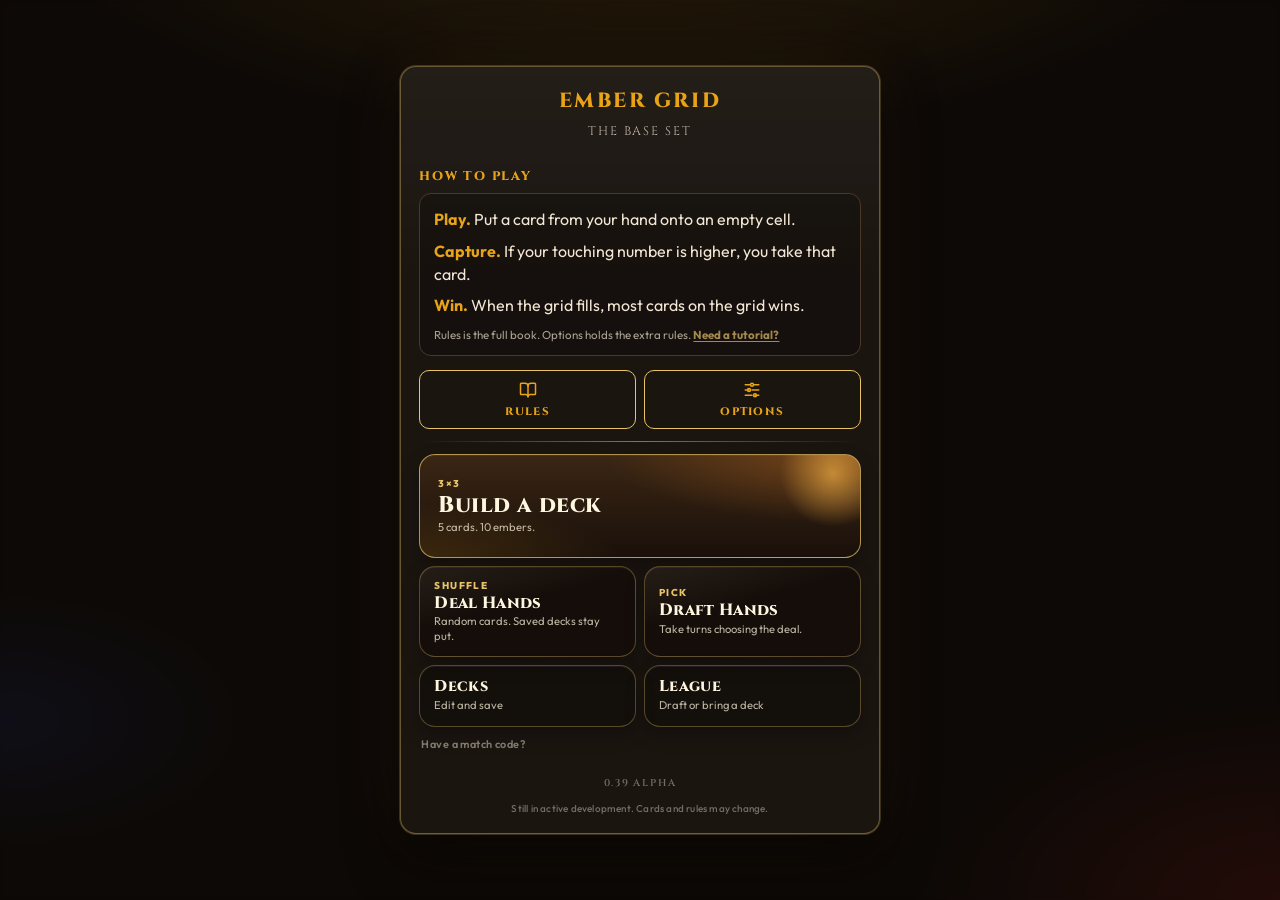
==== index.html @ 129cc761 "Make the deck builder a full-screen mobile grid" ====
<!DOCTYPE html>
<html lang="en">

<head>
    <meta charset="UTF-8">
    <meta name="viewport" content="width=device-width, initial-scale=1.0, maximum-scale=1.0, user-scalable=no">
    <title>Ember Grid</title>
    <link rel="preconnect" href="https://fonts.googleapis.com">
    <link rel="preconnect" href="https://fonts.gstatic.com" crossorigin>
    <link href="https://fonts.googleapis.com/css2?family=Cinzel:wght@600;800&family=Outfit:wght@400;500;600;700;800&display=swap" rel="stylesheet">
    <link rel="stylesheet" href="css/table.css">
</head>

<body>
    <!-- Lucide-style SVG icons (ISC license, https://lucide.dev) -->
    <svg class="icon-sprite" aria-hidden="true" focusable="false">
        <symbol id="i-stats" viewBox="0 0 24 24" fill="none" stroke="currentColor" stroke-width="2" stroke-linecap="round" stroke-linejoin="round"><path d="M18 20V10"/><path d="M12 20V4"/><path d="M6 20v-6"/></symbol>
        <symbol id="i-book" viewBox="0 0 24 24" fill="none" stroke="currentColor" stroke-width="2" stroke-linecap="round" stroke-linejoin="round"><path d="M12 7v14"/><path d="M3 18a1 1 0 0 1-1-1V4a1 1 0 0 1 1-1h5a4 4 0 0 1 4 4 4 4 0 0 1 4-4h5a1 1 0 0 1 1 1v13a1 1 0 0 1-1 1h-6a3 3 0 0 0-3 3 3 3 0 0 0-3-3z"/></symbol>
        <symbol id="i-library" viewBox="0 0 24 24" fill="none" stroke="currentColor" stroke-width="2" stroke-linecap="round" stroke-linejoin="round"><path d="m16 6 4 14"/><path d="M12 6v14"/><path d="M8 8v12"/><path d="M4 4v16"/></symbol>
        <symbol id="i-sliders" viewBox="0 0 24 24" fill="none" stroke="currentColor" stroke-width="2" stroke-linecap="round" stroke-linejoin="round"><path d="M10 5H3"/><path d="M21 5h-7"/><path d="M21 12h-9"/><path d="M8 12H3"/><path d="M21 19h-5"/><path d="M12 19H3"/><circle cx="12" cy="5" r="2"/><circle cx="8" cy="12" r="2"/><circle cx="16" cy="19" r="2"/></symbol>
        <symbol id="i-volume" viewBox="0 0 24 24" fill="none" stroke="currentColor" stroke-width="2" stroke-linecap="round" stroke-linejoin="round"><path d="M11 4.702a.705.705 0 0 0-1.203-.498L6.413 7.587A1.4 1.4 0 0 1 5.416 8H3a1 1 0 0 0-1 1v6a1 1 0 0 0 1 1h2.416a1.4 1.4 0 0 1 .997.413l3.383 3.384A.705.705 0 0 0 11 19.298z"/><path d="M16 9a5 5 0 0 1 0 6"/><path d="M19.364 18.364a9 9 0 0 0 0-12.728"/></symbol>
        <symbol id="i-volume-off" viewBox="0 0 24 24" fill="none" stroke="currentColor" stroke-width="2" stroke-linecap="round" stroke-linejoin="round"><path d="M11 4.702a.705.705 0 0 0-1.203-.498L6.413 7.587A1.4 1.4 0 0 1 5.416 8H3a1 1 0 0 0-1 1v6a1 1 0 0 0 1 1h2.416a1.4 1.4 0 0 1 .997.413l3.383 3.384A.705.705 0 0 0 11 19.298z"/><line x1="22" x2="16" y1="9" y2="15"/><line x1="16" x2="22" y1="9" y2="15"/></symbol>
        <symbol id="i-house" viewBox="0 0 24 24" fill="none" stroke="currentColor" stroke-width="2" stroke-linecap="round" stroke-linejoin="round"><path d="M15 21v-8a1 1 0 0 0-1-1h-4a1 1 0 0 0-1 1v8"/><path d="M3 10a2 2 0 0 1 .709-1.528l7-6a2 2 0 0 1 2.582 0l7 6A2 2 0 0 1 21 10v9a2 2 0 0 1-2 2H5a2 2 0 0 1-2-2z"/></symbol>
    </svg>

    <div class="embers" aria-hidden="true"><span></span><span></span><span></span><span></span><span></span><span></span><span></span><span></span><span></span><span></span><span></span><span></span><span></span><span></span><span></span><span></span></div>

    <div class="container">
        <div class="match-chrome">
            <header>
                <h1>EMBER GRID</h1>
                <div class="nav-group">
                    <button type="button" class="menu-btn" onclick="showStatsModal()" title="Stats" aria-label="Stats">
                        <svg class="ui-icon" aria-hidden="true"><use href="#i-stats"></use></svg>
                    </button>
                    <button type="button" class="menu-btn" onclick="showRulesModal()" title="Rules" aria-label="Rules">
                        <svg class="ui-icon" aria-hidden="true"><use href="#i-book"></use></svg>
                    </button>
                    <button type="button" class="menu-btn" id="audio-toggle-btn" onclick="toggleAudio()" title="Mute audio" aria-label="Mute audio">
                        <svg class="ui-icon icon-audio-on" aria-hidden="true"><use href="#i-volume"></use></svg>
                        <svg class="ui-icon icon-audio-off" aria-hidden="true"><use href="#i-volume-off"></use></svg>
                    </button>
                    <button type="button" class="menu-btn" onclick="showModeMenu()" title="Main Menu" aria-label="Main Menu">
                        <svg class="ui-icon" aria-hidden="true"><use href="#i-house"></use></svg>
                    </button>
                </div>
            </header>

            <div class="score-board">
                <div class="score-pill score-blue" id="score-blue">Blue: -</div>
                <div class="turn-indicator" id="turn-indicator">BATTLE</div>
                <div class="score-pill score-red" id="score-red">Red: -</div>
            </div>
        </div>

        <div class="battlefield">
            <div id="top-area"></div>
            <div class="board-stage" id="board-stage">
                <div class="grid" id="board-grid"></div>
            </div>
            <div id="bottom-area"></div>
        </div>

        <div class="status-msg" id="status-msg">The Base Set is the deck. Each player is dealt a hand of five.</div>
        <button type="button" class="battle-log-link" id="battle-log-link" onclick="showBattleLogModal()">Battle log</button>
    </div>

    <div id="board-fx" class="board-fx" aria-hidden="true"></div>
    <div id="turn-banner" class="turn-banner" aria-live="polite"></div>
    <div id="coach-spotlight" class="coach-spotlight hidden"></div>
    <div id="coach-card" class="coach-card hidden">
        <p id="coach-kicker" class="coach-kicker" hidden></p>
        <p id="coach-text"></p>
        <div class="coach-actions">
            <button type="button" class="coach-next" id="coach-open-log" hidden onclick="showBattleLogModal()">Open battle log</button>
            <button type="button" class="coach-next" id="coach-next" hidden onclick="tutorialContinue()">Continue</button>
            <button type="button" class="coach-skip" id="coach-skip" onclick="skipCoach()">Skip lesson</button>
        </div>
    </div>

    <!-- Floating Card Tooltip -->
    <div id="card-tooltip" class="card-tooltip"></div>

    <!-- Main Menu Modal -->
    <div id="main-menu-modal" class="modal modal-ember">
        <div class="embers" aria-hidden="true"><span></span><span></span><span></span><span></span><span></span><span></span><span></span><span></span><span></span><span></span><span></span><span></span><span></span><span></span><span></span><span></span></div>
        <div class="modal-content">
            <h2 class="modal-title">Ember Grid</h2>
            <p class="brand-tag">The Base Set</p>

            <div class="menu-section-title">How to Play</div>
            <div class="rules-compact">
                <ul class="how-to-play">
                    <li><strong>Play.</strong> Put a card from your hand onto an empty cell.</li>
                    <li><strong>Capture.</strong> If your touching number is higher, you take that card.</li>
                    <li><strong>Win.</strong> <span id="victory-compact">When the grid fills, most cards on the grid wins.</span></li>
                </ul>
                <p class="how-to-play-hint">Rules is the full book. Options holds the extra rules. <button type="button" class="menu-text-link" onclick="openTutorial()">Need a tutorial?</button></p>
            </div>

            <nav class="menu-links">
                <button type="button" class="btn btn-alt" onclick="showRulesModal()">
                    <svg class="ui-icon" aria-hidden="true"><use href="#i-book"></use></svg>
                    Rules
                </button>
                <button type="button" class="btn btn-alt" onclick="showOptionsModal()">
                    <svg class="ui-icon" aria-hidden="true"><use href="#i-sliders"></use></svg>
                    Options
                </button>
            </nav>
            <div class="menu-rule" aria-hidden="true"></div>
            <div class="play-board">
                <button type="button" class="play-tile play-tile-lead" id="menu-play-deck" onclick="playMenuDeck()">
                    <span class="play-glow" aria-hidden="true"></span>
                    <span class="play-kicker" id="menu-play-kicker">3×3</span>
                    <span class="play-title" id="menu-play-title">Build a deck</span>
                    <span class="play-caption" id="menu-play-caption">Five cards. Ten embers.</span>
                </button>
                <div class="play-pair">
                    <button type="button" class="play-tile" onclick="startGame('random')">
                        <span class="play-kicker">Shuffle</span>
                        <span class="play-title">Deal Hands</span>
                        <span class="play-caption">Random cards. Saved decks stay put.</span>
                    </button>
                    <button type="button" class="play-tile" onclick="startGame('draft')">
                        <span class="play-kicker">Pick</span>
                        <span class="play-title">Draft Hands</span>
                        <span class="play-caption">Take turns choosing the deal.</span>
                    </button>
                </div>
                <div class="play-pair">
                    <button type="button" class="play-tile play-tile-quiet" onclick="openDeckPicker()">
                        <span class="play-title">Decks</span>
                        <span class="play-caption">Edit and save</span>
                    </button>
                    <button type="button" class="play-tile play-tile-quiet" id="league-menu-btn" onclick="openLeague()">
                        <span class="play-title" id="league-menu-label">League</span>
                        <span class="play-caption" id="league-menu-caption">Draft or bring a deck</span>
                    </button>
                </div>
            </div>
            <details class="match-code-box" id="match-code-box">
                <summary>Have a match code?</summary>
                <form onsubmit="submitMatchCode(event)">
                    <input id="match-code-input" type="text" inputmode="text" autocomplete="off" autocapitalize="off" spellcheck="false" placeholder="Paste code or link" aria-label="Match code">
                    <button type="submit" class="btn btn-alt">Play</button>
                </form>
                <p id="match-code-error" class="match-code-error" hidden></p>
            </details>
            <div class="menu-foot">
                <!-- Bump BUILD on every PR. Still pre-1.0, so this stays Alpha until 1.0 ships. -->
                <button type="button" class="build-stamp" onclick="showChangelogModal()" title="Changelog">0.39 Alpha</button>
                <p class="dev-note">Still in active development. Cards and rules may change.</p>
            </div>
        </div>
    </div>

    <!-- Rules Modal -->
    <div id="expanded-rules-modal" class="modal modal-ember hidden" onclick="onModalBackdrop(event, closeRulesModal)">
        <div class="embers" aria-hidden="true"><span></span><span></span><span></span><span></span><span></span><span></span><span></span><span></span><span></span><span></span><span></span><span></span><span></span><span></span><span></span><span></span></div>
        <div class="modal-content" onclick="event.stopPropagation()">
            <button type="button" class="modal-close" onclick="closeRulesModal()" aria-label="Close rules"><svg class="ui-icon" aria-hidden="true" focusable="false" viewBox="0 0 24 24"><path d="M18 6 6 18"/><path d="m6 6 12 12"/></svg></button>
            <h2 class="modal-title">Rules</h2>

            <div class="menu-section-title" style="margin-top: 8px;">How to Play</div>
            <div class="expanded-rules-list">
                <div class="rule-detail-item">
                    <strong>Your turn:</strong> Play one card from your hand onto an empty cell. Drag it, or tap the card then the cell.
                </div>
                <div class="rule-detail-item">
                    <strong>Capture:</strong> Compare the touching sides. On a square grid that is top, right, bottom, and left. On a honeycomb, each card also has an upper-right and upper-left number, and you compare whichever sides touch. Strictly higher takes the enemy card.
                </div>
                <div class="rule-detail-item">
                    <strong>Ties:</strong> If the touching numbers are equal, nothing happens. Equalizer still captures on a tie. In Classic Mode, you can turn on Ties capture in Options so equal numbers capture too. Ember Mode never uses that setting.
                </div>
                <div class="rule-detail-item">
                    <strong>Hand:</strong> You always hold five cards. On a bigger grid, you draw another card after you play so you stay at five.
                </div>
            </div>

            <div class="menu-section-title">How to Win</div>
            <div class="expanded-rules-list">
                <div class="rule-detail-item">
                    <strong>The grid:</strong> When every cell is filled, whoever owns more cards on the grid wins. Cards still in your hand do not count unless Leftover scores is on in Options.
                </div>
                <div class="rule-detail-item">
                    <strong>Stats:</strong> Numbers run from 1 to 10 (shown as A). Boosts cannot go above 10. Live numbers turn gold when they go up and red when they go down.
                </div>
            </div>

            <div class="menu-section-title">The Table</div>
            <div class="expanded-rules-list">
                <div class="rule-detail-item">
                    <strong>Grid:</strong> The usual grid is 3×3, five cards each. In Options you can play 4×4 (eight dealt), 5×5 (thirteen dealt), or a Honeycomb of nineteen cells (ten dealt). You still start with five in hand. Decks use that same deal size. League always uses 3×3.
                </div>
                <div class="rule-detail-item">
                    <strong>The deck:</strong> The Base Set is 70 cards in fourteen tribes. Every Ember card has an ability. Classic Mode turns abilities off.
                </div>
            </div>

            <div class="menu-section-title">Game Modes</div>
            <div class="expanded-rules-list">
                <div class="rule-detail-item">
                    <strong>Deal Hands:</strong> Shuffle the Base Set and deal cards for the grid size in Options.
                </div>
                <div class="rule-detail-item">
                    <strong>Draft Hands:</strong> Take turns picking cards, back and forth, until both sides have a full deal. Five each on 3×3, eight each on 4×4, thirteen each on 5×5, ten each on Honeycomb.
                </div>
                <div class="rule-detail-item">
                    <strong>Decks:</strong> Build a deck for the grid in Options and save up to ten per grid. 3×3 is five cards, 4×4 is eight, 5×5 is thirteen, and Honeycomb is ten. Each card costs embers. In a tribe the weakest card is free, then 1, 2, 3, and 4. A whole tribe is 10 embers, so it fits on 3×3. A finished deck plays from the menu. Decks is where you edit the list. The menu on that screen can copy a deck code for a friend, or paste one in to load it. The computer brings a random deck under the same cap. Deal Hands is still a shuffle when you want a fast game.
                </div>
                <div class="rule-detail-item">
                    <strong>League:</strong> You plus Ash, Vesper, and Rook on 3×3. Draft twenty cards, five each, or bring a finished 3×3 deck. When you bring yours, Ash, Vesper, and Rook each bring a random deck. Then everyone plays everyone twice. Each meeting is best of three. Rankings use series wins, then game wins, then grid score. Leftover scores and Ember/Classic stay locked for the season.
                </div>
                <div class="rule-detail-item">
                    <strong>Ember / Classic:</strong> Ember Mode uses abilities. Classic Mode is numbers only. Set this in Options before you deal.
                </div>
            </div>

            <div class="menu-section-title">Abilities</div>
            <div class="expanded-rules-list">
                <div class="rule-detail-item"><strong>⚡ Buff:</strong> Adjacent allies +1 while this sits.</div>
                <div class="rule-detail-item"><strong>💀 Curse:</strong> On play, the strongest enemy -1, then this card captures.</div>
                <div class="rule-detail-item"><strong>💥 Blast:</strong> +2 to all stats on the play turn.</div>
                <div class="rule-detail-item"><strong>🦠 Poison:</strong> At the end of every turn, neighboring enemies -1, then this card can capture.</div>
                <div class="rule-detail-item"><strong>⚖️ Equalizer:</strong> Captures when touching stats match.</div>
                <div class="rule-detail-item"><strong>💢 Spite:</strong> When this is captured, the captor -1 to all stats.</div>
                <div class="rule-detail-item"><strong>🔇 Silence:</strong> Adjacent enemies lose their abilities. Two Silence next to each other cancel.</div>
                <div class="rule-detail-item"><strong>🔥 Cinder:</strong> On play, a random empty cell becomes Cindered (-1). The cell glows orange.</div>
                <div class="rule-detail-item"><strong>🔮 Bolt:</strong> On play, a random enemy -2, then this card captures.</div>
                <div class="rule-detail-item"><strong>❄️ Chill:</strong> Adjacent enemies -1 while this sits. Counts for captures.</div>
                <div class="rule-detail-item"><strong>🪞 Parasite:</strong> On play, copies an adjacent enemy's ability. If that ability fires on play, it fires before this card captures.</div>
                <div class="rule-detail-item"><strong>🌀 Siphon:</strong> On play, steals 1 from each adjacent enemy's touching number onto the opposite side of this card.</div>
                <div class="rule-detail-item"><strong>⏳ Pendulum:</strong> At the start of every turn, swaps top and bottom with left and right.</div>
                <div class="rule-detail-item"><strong>🌱 Symbiosis:</strong> +1 to all stats for each capture you have made. You see it in your hand, and it counts on the turn you play the card. After that fight, the card goes back to its printed numbers.</div>
            </div>

            <button class="btn btn-alt btn-dismiss" onclick="closeRulesModal()">Close</button>
        </div>
    </div>

    <!-- Changelog Modal -->
    <div id="changelog-modal" class="modal modal-ember hidden" onclick="onModalBackdrop(event, closeChangelogModal)">
        <div class="embers" aria-hidden="true"><span></span><span></span><span></span><span></span><span></span><span></span><span></span><span></span><span></span><span></span><span></span><span></span><span></span><span></span><span></span><span></span></div>
        <div class="modal-content" onclick="event.stopPropagation()">
            <button type="button" class="modal-close" onclick="closeChangelogModal()" aria-label="Close changelog"><svg class="ui-icon" aria-hidden="true" focusable="false" viewBox="0 0 24 24"><path d="M18 6 6 18"/><path d="m6 6 12 12"/></svg></button>
            <h2 class="modal-title">Changelog</h2>
            <p class="set-blurb">Alpha stamps. Newest first. Tap the version on the menu anytime.</p>
            <div class="changelog-list">
                <section class="changelog-ver">
                    <h3>0.39 Alpha</h3>
                    <ul>
                        <li>The deck builder on a phone fills the screen. Your deck sits in a tight grid (two rows of four on 4×4). The collection scrolls underneath, four cards across on a phone and five or six on a wider screen.</li>
                        <li>Deck slots page five at a time, up to ten lists. The menu adds a deck, deletes one, fills a random legal list, and copies or pastes a deck code.</li>
                        <li>Search cards by name. A full deck can swap: tap the card you want, then tap the deck card it replaces.</li>
                    </ul>
                </section>
                <section class="changelog-ver">
                    <h3>0.38 Alpha</h3>
                    <ul>
                        <li>Symbiosis counts on the turn you play the card, then the card goes back to its printed numbers. Cards still in your hand keep growing.</li>
                        <li>Decks replace Tribe Decks. Build and save eight decks for each grid. Cards cost embers, and the weakest card in each tribe is free.</li>
                        <li>A tribe is the ability name. Buff, Curse, Blast, and the rest. The old flavor names are gone.</li>
                        <li>Every tribe costs the same: free, then 1, 2, 3, and 4. A whole tribe fits in a 3×3 deck.</li>
                        <li>The deck builder shows every mechanic as an icon. Pick more than one. Hover an icon to see its name. Sort by name, ember, or mechanic, then flip ascending or descending.</li>
                        <li>A deck code copies the current list so a friend can load the same cards. The deck window stays one size, and a click outside it leaves it open.</li>
                        <li>A finished deck plays from the menu in one tap. Deal Hands and Draft Hands stay their own games. The tutorial is a line under How to Play.</li>
                        <li>The deck builder saves and returns to the menu. Play stays on the menu tile.</li>
                        <li>League can open with a draft, or with a finished 3×3 deck. The other three seats bring random decks.</li>
                        <li>5×5 deck cards show the mechanic mark. On a phone the sort list stays a short pill.</li>
                    </ul>
                </section>
                <section class="changelog-ver">
                    <h3>0.37 Alpha</h3>
                    <ul>
                        <li>No rule changes. Styles, the card list, match rules, the AI, and the league now live in their own files.</li>
                    </ul>
                </section>
                <section class="changelog-ver">
                    <h3>0.36 Alpha</h3>
                    <ul>
                        <li>Tutorial on the menu is three replayable lessons. Each turn shows you which card to play and where.</li>
                        <li>Capture is the fight, ties, and the Battle log. On play is abilities that fire when you play a card. On the board is abilities that keep working.</li>
                        <li>Tutorial matches are not added to your record.</li>
                    </ul>
                </section>
                <section class="changelog-ver">
                    <h3>0.35 Alpha</h3>
                    <ul>
                        <li>Honeycomb stays in Options, with 3×3, 4×4, and 5×5. The title screen is just the menu again, centered.</li>
                        <li>The grid stays put when the other hand runs out.</li>
                        <li>Viewing the final board shows Battle log once.</li>
                        <li>Honeycomb draft cards fit inside the draft window.</li>
                    </ul>
                </section>
                <section class="changelog-ver">
                    <h3>0.34 Alpha</h3>
                    <ul>
                        <li>Honeycomb in Options. Nineteen cells. Ten dealt, open five, draw after you play. League and Tribe Decks stay 3×3.</li>
                        <li>Each card gains an upper-left and upper-right number, so every side of a hex has a facing. Square grids still use the original four.</li>
                        <li>Base Set is 70 cards in fourteen tribes. Poison can capture after it lowers neighbors. Grove grows with captures. The Tide card is Clock.</li>
                    </ul>
                </section>
                <section class="changelog-ver">
                    <h3>0.33 Alpha</h3>
                    <ul>
                        <li>4×4 and 5×5 in Options. League and Tribe Decks stay 3×3.</li>
                        <li>Hands stay five. Bigger deals start with five in hand and draw after each play. 3×3 still deals five with no draw.</li>
                        <li>A drawn card flies into the hand so the refill is obvious.</li>
                        <li>Selected hand cards on 4×4 and 5×5 sit above the grid so the top number stays readable.</li>
                        <li>Replay / New Hands on the final grid stay centered on the bigger tables.</li>
                        <li>Menu How to Play is three steps with no numbers. Rules is grouped: How to Play, How to Win, The Table, Game Modes, and Abilities.</li>
                        <li>4×4 and 5×5 card faces on desktop use larger glyphs so the art matches the bigger cells. Phone layout is unchanged.</li>
                        <li>The 5×5 draft pool stays inside the window. Ability rules keep the mechanic icon and description.</li>
                    </ul>
                </section>
                <section class="changelog-ver">
                    <h3>0.32 Alpha</h3>
                    <ul>
                        <li>Classic Mode can turn on Ties capture, off by default.</li>
                        <li>Ember Mode never uses Ties capture, so Equalizer stays the only tie capture.</li>
                    </ul>
                </section>
                <section class="changelog-ver">
                    <h3>0.31 Alpha</h3>
                    <ul>
                        <li>Each ability has a short table effect when it actually lands.</li>
                        <li>Haptics in Options, off by default. Short pulses on play, ability hits, and captures.</li>
                    </ul>
                </section>
                <section class="changelog-ver">
                    <h3>0.30 Alpha</h3>
                    <ul>
                        <li>Ember League is a six-week double round-robin. Each meeting is best of three.</li>
                    </ul>
                </section>
                <section class="changelog-ver">
                    <h3>0.29 Alpha</h3>
                    <ul>
                        <li>Ember League: you plus Ash, Vesper, and Rook. Snake-draft twenty, then a season on 3×3.</li>
                    </ul>
                </section>
                <section class="changelog-ver">
                    <h3>0.28 Alpha</h3>
                    <ul>
                        <li>Leftover-off by default. Most cards on the board wins.</li>
                        <li>Leftover scores lives in Options if you want the unplayed card to count.</li>
                    </ul>
                </section>
                <section class="changelog-ver">
                    <h3>0.27 Alpha</h3>
                    <ul>
                        <li>Battle log window. Captures still flash on the cards.</li>
                        <li>Facing pass: Paladin, Celestial, and Dragon retuned.</li>
                    </ul>
                </section>
                <section class="changelog-ver">
                    <h3>0.26 Alpha</h3>
                    <ul>
                        <li>Hush vs Hush cancel. Two Silence cards next to each other no longer strip the rest of the board.</li>
                    </ul>
                </section>
                <section class="changelog-ver">
                    <h3>0.25 Alpha</h3>
                    <ul>
                        <li>Live numbers tint gold when they sit above the printed face and red when they sit below.</li>
                    </ul>
                </section>
                <section class="changelog-ver">
                    <h3>0.24 Alpha</h3>
                    <ul>
                        <li>Share stays on the final-board bar with Replay and New Hands.</li>
                    </ul>
                </section>
                <section class="changelog-ver">
                    <h3>0.23 Alpha</h3>
                    <ul>
                        <li>Public roadmap for what ships next.</li>
                    </ul>
                </section>
                <section class="changelog-ver">
                    <h3>0.22 Alpha</h3>
                    <ul>
                        <li>Match Over is a compact card so the result does not wrap under the close control.</li>
                    </ul>
                </section>
                <section class="changelog-ver">
                    <h3>0.21 Alpha</h3>
                    <ul>
                        <li>Slimmer Share on Match Over. Copy the code; no native share sheet.</li>
                    </ul>
                </section>
                <section class="changelog-ver">
                    <h3>0.20 Alpha</h3>
                    <ul>
                        <li>Share a match code or link so someone else can play the same deal.</li>
                    </ul>
                </section>
                <section class="changelog-ver">
                    <h3>0.19 Alpha</h3>
                    <ul>
                        <li>Fix the ghost close button that lingered after a window faded out on phones.</li>
                    </ul>
                </section>
                <section class="changelog-ver">
                    <h3>0.18 Alpha</h3>
                    <ul>
                        <li>Toolbar SVG icons, modal motion, and ember particles on the mobile menu.</li>
                    </ul>
                </section>
                <section class="changelog-ver">
                    <h3>0.17 Alpha</h3>
                    <ul>
                        <li>Ability names on cards in play. Windows card faces no longer go missing.</li>
                    </ul>
                </section>
                <section class="changelog-ver">
                    <h3>0.16 Alpha</h3>
                    <ul>
                        <li>Ignore the leftover tap that used to land on Match Over.</li>
                    </ul>
                </section>
                <section class="changelog-ver">
                    <h3>0.15 Alpha</h3>
                    <ul>
                        <li>Poison now only hurts neighboring enemies.</li>
                    </ul>
                </section>
                <section class="changelog-ver">
                    <h3>0.14 Alpha</h3>
                    <ul>
                        <li>Bolt restored. Cinder stays a five-card tribe.</li>
                    </ul>
                </section>
                <section class="changelog-ver">
                    <h3>0.13 Alpha</h3>
                    <ul>
                        <li>Tribe Decks: pick a tribe for you and the opponent, or leave either one random.</li>
                        <li>Tap a played card to pin its ability tip on mobile.</li>
                    </ul>
                </section>
                <section class="changelog-ver">
                    <h3>0.12 Alpha</h3>
                    <ul>
                        <li>Alpha build stamp on the main menu. Pre-1.0, so the number moves on every PR.</li>
                    </ul>
                </section>
            </div>
            <button class="btn btn-alt btn-dismiss" onclick="closeChangelogModal()">Close</button>
        </div>
    </div>

    <!-- Compendium Modal -->
    <div id="compendium-modal" class="modal modal-ember hidden" onclick="onModalBackdrop(event, closeCompendiumModal)">
        <div class="embers" aria-hidden="true"><span></span><span></span><span></span><span></span><span></span><span></span><span></span><span></span><span></span><span></span><span></span><span></span><span></span><span></span><span></span><span></span></div>
        <div class="modal-content" onclick="event.stopPropagation()">
            <button type="button" class="modal-close" onclick="closeCompendiumModal()" aria-label="Close compendium"><svg class="ui-icon" aria-hidden="true" focusable="false" viewBox="0 0 24 24"><path d="M18 6 6 18"/><path d="m6 6 12 12"/></svg></button>
            <h2 class="modal-title">Compendium</h2>
            <p class="set-blurb">The Base Set is 70 cards in fourteen tribes. Every Ember card has an ability. Classic Mode still strips abilities and plays as pure stats.</p>
            <select id="compendium-filter" class="settings-select compendium-filter" onchange="renderCompendium()">
                <option value="all">All cards</option>
                <option value="aura_buff">Buff</option>
                <option value="curse_adj">Curse</option>
                <option value="blast">Blast</option>
                <option value="poison">Poison</option>
                <option value="equalizer">Equalizer</option>
                <option value="spite">Spite</option>
                <option value="silence">Silence</option>
                <option value="cinder">Cinder</option>
                <option value="bolt">Bolt</option>
                <option value="chill">Chill</option>
                <option value="parasite">Parasite</option>
                <option value="siphon">Siphon</option>
                <option value="pendulum">Pendulum</option>
                <option value="symbiosis">Symbiosis</option>
            </select>
            <div class="compendium-grid" id="compendium-grid"></div>
            <button class="btn btn-alt btn-dismiss" onclick="closeCompendiumModal()">Close</button>
        </div>
    </div>

    <!-- Options Modal -->
    <div id="options-modal" class="modal modal-ember hidden" onclick="onModalBackdrop(event, closeOptionsModal)">
        <div class="embers" aria-hidden="true"><span></span><span></span><span></span><span></span><span></span><span></span><span></span><span></span><span></span><span></span><span></span><span></span><span></span><span></span><span></span><span></span></div>
        <div class="modal-content" onclick="event.stopPropagation()">
            <button type="button" class="modal-close" onclick="closeOptionsModal()" aria-label="Close options"><svg class="ui-icon" aria-hidden="true" focusable="false" viewBox="0 0 24 24"><path d="M18 6 6 18"/><path d="m6 6 12 12"/></svg></button>
            <h2 class="modal-title">Options</h2>

            <div class="menu-section-title" style="margin-top: 0;">Match</div>
            <div class="settings-stack">
                <span>Game Mode</span>
                <select id="ruleset-select" class="settings-select settings-select-full" onchange="updateRuleset(this.value)">
                    <option value="ember" selected>Ember Mode (Abilities)</option>
                    <option value="classic">Classic Mode (Pure Stats)</option>
                </select>
            </div>
            <div id="ruleset-desc" class="ruleset-desc-box">
                <strong>Ember Mode:</strong> Every card has an ability. Fourteen tribes.
            </div>
            <div id="classic-ties-block" hidden>
                <label class="settings-row" for="classic-ties-check">
                    <span>Ties capture</span>
                    <input type="checkbox" id="classic-ties-check" class="settings-check" onchange="updateClassicTies(this.checked)">
                </label>
                <div id="classic-ties-desc" class="ruleset-desc-box">
                    <strong>Off (default):</strong> Equal numbers do nothing.
                </div>
            </div>
            <div class="settings-stack">
                <span>AI Difficulty</span>
                <select id="ai-difficulty-select" class="settings-select settings-select-full" onchange="updateDifficulty(this.value)">
                    <option value="easy">Easy</option>
                    <option value="normal" selected>Normal</option>
                    <option value="hard">Hard</option>
                </select>
            </div>
            <div class="settings-stack">
                <span>Grid</span>
                <div class="grid-choices" role="group" aria-label="Grid">
                    <button type="button" class="grid-choice" data-grid-choice="3" onclick="updatePreferredGrid('3')">3×3</button>
                    <button type="button" class="grid-choice" data-grid-choice="4" onclick="updatePreferredGrid('4')">4×4</button>
                    <button type="button" class="grid-choice" data-grid-choice="5" onclick="updatePreferredGrid('5')">5×5</button>
                    <button type="button" class="grid-choice" data-grid-choice="hex" onclick="updatePreferredGrid('hex')">Honeycomb</button>
                </div>
            </div>
            <div id="grid-size-desc" class="ruleset-desc-box">
                <strong>3×3 (default):</strong> Five each. Decks are five cards. League always uses this size.
            </div>
            <label class="settings-row" for="open-hands-check">
                <span>Show Hands</span>
                <input type="checkbox" id="open-hands-check" class="settings-check" onchange="updateOpenHands(this.checked)">
            </label>
            <label class="settings-row" for="leftover-check">
                <span>Leftover scores</span>
                <input type="checkbox" id="leftover-check" class="settings-check" onchange="updateLeftoverScores(this.checked)">
            </label>
            <div id="leftover-desc" class="ruleset-desc-box">
                <strong>Off (default):</strong> Only cards on the grid count. Cards left in hand are choices, not points.
            </div>
            <label class="settings-row" for="haptics-check">
                <span>Haptics</span>
                <input type="checkbox" id="haptics-check" class="settings-check" onchange="updateHaptics(this.checked)">
            </label>
            <div class="ruleset-desc-box">
                <strong>Off (default):</strong> No vibration. On: a short pulse on play, ability hits, and captures. Phones that support it only.
            </div>
            <p id="league-options-note" class="ruleset-desc-box" hidden>
                An Ember League is in progress. Leftover, Ember/Classic, and Classic Ties capture are locked for that season. Ash, Vesper, and Rook all use the AI difficulty set here.
            </p>

            <button class="btn btn-alt btn-dismiss" onclick="closeOptionsModal()">Close</button>
        </div>
    </div>

    <!-- Stats Modal -->
    <div id="stats-modal" class="modal modal-ember hidden" onclick="onModalBackdrop(event, closeStatsModal)">
        <div class="embers" aria-hidden="true"><span></span><span></span><span></span><span></span><span></span><span></span><span></span><span></span><span></span><span></span><span></span><span></span><span></span><span></span><span></span><span></span></div>
        <div class="modal-content" onclick="event.stopPropagation()">
            <button type="button" class="modal-close" onclick="closeStatsModal()" aria-label="Close stats"><svg class="ui-icon" aria-hidden="true" focusable="false" viewBox="0 0 24 24"><path d="M18 6 6 18"/><path d="m6 6 12 12"/></svg></button>
            <h2 class="modal-title">Career Stats</h2>
            <div class="stats-grid">
                <div class="stat-card">
                    <div style="font-size: 0.6rem; opacity: 0.7;">Record (W-L-D)</div>
                    <div class="stat-value" id="stat-record">0-0-0</div>
                </div>
                <div class="stat-card">
                    <div style="font-size: 0.6rem; opacity: 0.7;">Win Rate</div>
                    <div class="stat-value" id="stat-winrate">0.0%</div>
                </div>
                <div class="stat-card">
                    <div style="font-size: 0.6rem; opacity: 0.7;">Streak / Best</div>
                    <div class="stat-value" id="stat-streaks">0 / 0</div>
                </div>
                <div class="stat-card">
                    <div style="font-size: 0.6rem; opacity: 0.7;">Total Captures</div>
                    <div class="stat-value" id="stat-flips">0</div>
                </div>
            </div>

            <div style="text-align: left; font-size: 0.7rem; margin-top: 6px;">
                <strong>Most Deployed Cards:</strong>
                <div id="stat-top-cards" style="margin-top: 3px; opacity: 0.8; font-size: 0.7rem; line-height: 1.3;">
                    None yet.</div>
            </div>
            <button class="btn btn-alt btn-dismiss" onclick="closeStatsModal()">Close</button>
        </div>
    </div>

    <!-- Draft Modal -->
    <div id="draft-modal" class="modal modal-ember hidden" onclick="onModalBackdrop(event, cancelDraft)">
        <div class="embers" aria-hidden="true"><span></span><span></span><span></span><span></span><span></span><span></span><span></span><span></span><span></span><span></span><span></span><span></span><span></span><span></span><span></span><span></span></div>
        <div class="modal-content" onclick="event.stopPropagation()">
            <button type="button" class="modal-close" onclick="cancelDraft()" aria-label="Cancel draft"><svg class="ui-icon" aria-hidden="true" focusable="false" viewBox="0 0 24 24"><path d="M18 6 6 18"/><path d="m6 6 12 12"/></svg></button>
            <h2 id="draft-title" class="modal-title">Draft Hands</h2>
            <p id="draft-order" class="draft-order">Sixteen cards from the deck. Snake order: 1 pick, then pairs of 2, until each hand is five.</p>
            <p id="draft-status" class="draft-status"></p>
            <div class="draft-seats hidden" id="draft-seats"></div>
            <div class="draft-grid" id="draft-pool-grid"></div>
            <div class="draft-rosters" id="draft-rosters">Your Hand: 0/5 | AI Hand: 0/5</div>
            <button class="btn btn-muted btn-dismiss" id="draft-cancel-btn" onclick="cancelDraft()">Cancel Draft</button>
        </div>
    </div>

    <!-- Deck builder -->
    <div id="deck-modal" class="modal modal-ember hidden">
        <div class="embers" aria-hidden="true"><span></span><span></span><span></span><span></span><span></span><span></span><span></span><span></span><span></span><span></span><span></span><span></span><span></span><span></span><span></span><span></span></div>
        <div class="modal-content" onclick="event.stopPropagation()">
            <button type="button" class="modal-close" onclick="cancelDeckPicker()" aria-label="Close decks"><svg class="ui-icon" aria-hidden="true" focusable="false" viewBox="0 0 24 24"><path d="M18 6 6 18"/><path d="m6 6 12 12"/></svg></button>
            <button type="button" class="deck-menu-backdrop" id="deck-menu-backdrop" hidden onclick="closeDeckMenu()" tabindex="-1" aria-hidden="true"></button>
            <h2 class="modal-title">Decks</h2>
            <div class="grid-choices" role="group" aria-label="Deck grid">
                <button type="button" class="grid-choice" data-grid-choice="3" onclick="setDeckGrid('3')">3×3</button>
                <button type="button" class="grid-choice" data-grid-choice="4" onclick="setDeckGrid('4')">4×4</button>
                <button type="button" class="grid-choice" data-grid-choice="5" onclick="setDeckGrid('5')">5×5</button>
                <button type="button" class="grid-choice" data-grid-choice="hex" onclick="setDeckGrid('hex')">Honeycomb</button>
            </div>
            <div class="deck-toolbar">
                <div class="deck-pager" data-page="0">
                    <button type="button" class="deck-page-btn" id="deck-page-prev" onclick="setDeckSlotPage(0)" aria-label="Show decks 1 through 5">
                        <svg class="ui-icon" aria-hidden="true" focusable="false" viewBox="0 0 24 24"><path d="m15 18-6-6 6-6"/></svg>
                    </button>
                    <div id="deck-slots" class="deck-slots" role="radiogroup" aria-label="Saved decks"></div>
                    <button type="button" class="deck-page-btn" id="deck-page-next" onclick="setDeckSlotPage(1)" aria-label="Show decks 6 through 10">
                        <svg class="ui-icon" aria-hidden="true" focusable="false" viewBox="0 0 24 24"><path d="m9 18 6-6-6-6"/></svg>
                    </button>
                </div>
                <div class="deck-menu" id="deck-menu">
                    <button type="button" class="deck-menu-btn" id="deck-menu-btn" aria-haspopup="menu" aria-expanded="false" aria-controls="deck-menu-panel" aria-label="Deck actions" onclick="toggleDeckMenu()">
                        <svg class="ui-icon" aria-hidden="true" focusable="false" viewBox="0 0 24 24"><path d="M4 6h16"/><path d="M4 12h16"/><path d="M4 18h16"/></svg>
                    </button>
                    <div id="deck-menu-panel" class="deck-menu-panel" role="menu" hidden>
                        <button type="button" role="menuitem" id="deck-menu-add" onclick="addBuiltDeck()">Add Deck</button>
                        <button type="button" role="menuitem" id="deck-menu-delete" onclick="askDeleteDeck()">Delete</button>
                        <button type="button" role="menuitem" onclick="fillRandomDeck()">Random</button>
                        <button type="button" role="menuitem" onclick="copyDeckCode()">Copy</button>
                        <button type="button" role="menuitem" onclick="pasteDeckCode()">Paste</button>
                    </div>
                </div>
            </div>
            <p id="deck-code-note" class="deck-code-note" aria-live="polite"></p>
            <div id="deck-paste-row" class="deck-paste-row" hidden>
                <input id="deck-paste-input" class="deck-code" type="text" maxlength="80" spellcheck="false" autocomplete="off" autocapitalize="off" placeholder="Paste a deck code" aria-label="Deck code" onkeydown="if (event.key === 'Enter') loadDeckPasteInput()">
                <button type="button" class="btn btn-alt" onclick="loadDeckPasteInput()">Load</button>
            </div>
            <div class="deck-name-row">
                <input id="deck-name" class="deck-name" type="text" maxlength="24" aria-label="Deck name" oninput="onDeckNameInput(this)">
                <div class="ember-meter" aria-live="polite">
                    <div class="ember-meter-track"><span id="deck-meter-fill"></span></div>
                    <span id="deck-meter-label" class="ember-meter-label">0 / 10</span>
                </div>
            </div>
            <div id="deck-tray" class="deck-tray" data-size="5" aria-label="Cards in this deck"></div>
            <p id="deck-hint" class="deck-hint"></p>
            <div class="deck-filters">
                <div class="deck-tool-row">
                    <label class="deck-search">
                        <input id="deck-search" type="search" maxlength="24" placeholder="Search by name" aria-label="Search cards by name" oninput="onDeckSearchInput(this)" autocomplete="off">
                    </label>
                    <div class="deck-sort">
                        <div class="deck-sort-controls">
                            <div class="deck-sort-menu" id="deck-sort-menu">
                                <button type="button" id="deck-sort" class="deck-sort-btn" aria-haspopup="listbox" aria-expanded="false" aria-label="Sort cards by" onclick="toggleDeckSortMenu()">
                                    <span id="deck-sort-label">Name</span>
                                    <svg class="ui-icon" aria-hidden="true" focusable="false" viewBox="0 0 24 24"><path d="m6 9 6 6 6-6"/></svg>
                                </button>
                                <ul class="deck-sort-list" id="deck-sort-list" role="listbox" aria-label="Sort cards by" hidden>
                                    <li><button type="button" role="option" data-sort="name" onclick="chooseDeckSort('name')">Name</button></li>
                                    <li><button type="button" role="option" data-sort="cost" onclick="chooseDeckSort('cost')">Ember</button></li>
                                    <li><button type="button" role="option" data-sort="tribe" onclick="chooseDeckSort('tribe')">Mechanic</button></li>
                                </ul>
                            </div>
                            <button type="button" id="deck-sort-dir" class="deck-sort-dir" onclick="toggleDeckSortDir()" aria-label="Ascending. Switch to descending.">
                                <svg class="ui-icon" aria-hidden="true" focusable="false" viewBox="0 0 24 24"><path d="M12 19V5"/><path d="m6 11 6-6 6 6"/></svg>
                            </button>
                        </div>
                    </div>
                </div>
                <div class="deck-filter-block">
                    <span class="deck-filter-kicker">Mechanics</span>
                    <div id="deck-tribe-filters" class="deck-chip-row" role="group" aria-label="Mechanics"></div>
                </div>
                <div class="deck-filter-block">
                    <span class="deck-filter-kicker">Ember</span>
                    <div id="deck-cost-filters" class="deck-cost-row" role="group" aria-label="Ember cost"></div>
                </div>
                <p id="deck-filter-count" class="deck-filter-count"></p>
            </div>
            <div id="deck-collection" class="deck-collection" aria-label="Card collection"></div>
            <div id="deck-confirm" class="deck-confirm hidden" role="alertdialog" aria-modal="true" aria-labelledby="deck-confirm-title" aria-describedby="deck-confirm-body">
                <div class="deck-confirm-card">
                    <h3 id="deck-confirm-title">Delete this deck?</h3>
                    <p id="deck-confirm-body"></p>
                    <div class="deck-confirm-actions">
                        <button type="button" class="btn btn-muted" onclick="cancelDeleteDeck()">Cancel</button>
                        <button type="button" class="btn" onclick="confirmDeleteDeck()">Delete</button>
                    </div>
                </div>
            </div>
        </div>
    </div>

    <!-- Game Over Modal -->
    <div id="gameover-modal" class="modal modal-ember hidden" onclick="onGameoverBackdrop(event)">
        <div class="embers" aria-hidden="true"><span></span><span></span><span></span><span></span><span></span><span></span><span></span><span></span><span></span><span></span><span></span><span></span><span></span><span></span><span></span><span></span></div>
        <div class="modal-content" onclick="event.stopPropagation()">
            <button type="button" class="modal-close" onclick="viewFinalBoard()" aria-label="View grid"><svg class="ui-icon" aria-hidden="true" focusable="false" viewBox="0 0 24 24"><path d="M18 6 6 18"/><path d="m6 6 12 12"/></svg></button>
            <h2 id="gameover-title" class="modal-title">Match Over</h2>
            <div class="gameover-score" aria-live="polite">
                <div class="score-pill score-blue"><span id="gameover-blue-label">Blue</span> <strong id="gameover-blue">-</strong></div>
                <span class="gameover-score-sep" aria-hidden="true">–</span>
                <div class="score-pill score-red"><span id="gameover-red-label">Red</span> <strong id="gameover-red">-</strong></div>
            </div>
            <p id="gameover-tutorial" class="league-series-line" hidden></p>
            <div class="gameover-actions" id="gameover-tutorial-actions" hidden>
                <button class="btn" id="gameover-tutorial-next" onclick="tutorialNextLesson()">Next lesson</button>
                <div class="gameover-secondary">
                    <button class="btn btn-alt" onclick="tutorialReplay()">Replay lesson</button>
                    <button class="btn btn-alt" onclick="openTutorial()">All lessons</button>
                </div>
            </div>
            <div class="gameover-actions" id="gameover-casual-actions">
                <button class="btn" onclick="rematchSwapFirst()" title="Same hands, swap who goes first">Replay</button>
                <div class="gameover-secondary">
                    <button class="btn btn-alt" onclick="startCurrentModeAgain()">New Hands</button>
                    <button type="button" class="btn btn-alt" id="match-share-btn" onclick="shareCurrentMatch()">Share</button>
                </div>
            </div>
            <p id="gameover-series" class="league-series-line" hidden></p>
            <div class="gameover-actions" id="gameover-league-actions" hidden>
                <button class="btn" id="gameover-league-next" hidden onclick="playNextLeagueMatch()">Next Game</button>
                <button class="btn btn-alt" id="gameover-league-table" onclick="openLeagueHubFromGameover()">League Table</button>
            </div>
            <div class="gameover-links">
                <button type="button" class="gameover-link" onclick="viewFinalBoard()">View grid</button>
                <button type="button" class="gameover-link" onclick="showBattleLogModal()">Battle log</button>
                <button type="button" class="gameover-link" onclick="closeGameoverToMenu()">Menu</button>
            </div>
        </div>
    </div>

    <!-- Battle Log Modal -->
    <div id="battle-log-modal" class="modal modal-ember hidden" onclick="onModalBackdrop(event, closeBattleLogModal)">
        <div class="embers" aria-hidden="true"><span></span><span></span><span></span><span></span><span></span><span></span><span></span><span></span><span></span><span></span><span></span><span></span><span></span><span></span><span></span><span></span></div>
        <div class="modal-content" onclick="event.stopPropagation()">
            <button type="button" class="modal-close" onclick="closeBattleLogModal()" aria-label="Close battle log"><svg class="ui-icon" aria-hidden="true" focusable="false" viewBox="0 0 24 24"><path d="M18 6 6 18"/><path d="m6 6 12 12"/></svg></button>
            <h2 class="modal-title">Battle log</h2>
            <p class="battle-log-blurb">This match, in order. Card names wear the team color they had on that play. Captures still flash on the cards.</p>
            <ol class="battle-log-list" id="battle-log-list"></ol>
            <button class="btn btn-alt btn-dismiss" onclick="closeBattleLogModal()">Close</button>
        </div>
    </div>

    <!-- Tutorial Modal -->
    <div id="tutorial-modal" class="modal modal-ember hidden" onclick="onModalBackdrop(event, closeTutorialMenu)">
        <div class="embers" aria-hidden="true"><span></span><span></span><span></span><span></span><span></span><span></span><span></span><span></span><span></span><span></span><span></span><span></span><span></span><span></span><span></span><span></span></div>
        <div class="modal-content" onclick="event.stopPropagation()">
            <button type="button" class="modal-close" onclick="closeTutorialMenu()" aria-label="Close tutorial"><svg class="ui-icon" aria-hidden="true" focusable="false" viewBox="0 0 24 24"><path d="M18 6 6 18"/><path d="m6 6 12 12"/></svg></button>
            <h2 class="modal-title">Tutorial</h2>
            <p class="tutorial-blurb">Three short matches you can replay. Each turn shows you which card to play and where. Their deck is weak, so those plays win. These matches are not added to your record.</p>
            <div id="tutorial-lessons"></div>
            <button class="btn btn-muted btn-dismiss" onclick="closeTutorialMenu()">Back</button>
        </div>
    </div>

    <!-- League Hub Modal -->
    <div id="league-modal" class="modal modal-ember hidden" onclick="onModalBackdrop(event, leaveLeagueToMenu)">
        <div class="embers" aria-hidden="true"><span></span><span></span><span></span><span></span><span></span><span></span><span></span><span></span><span></span><span></span><span></span><span></span><span></span><span></span><span></span><span></span></div>
        <div class="modal-content" onclick="event.stopPropagation()">
            <button type="button" class="modal-close" onclick="leaveLeagueToMenu()" aria-label="Close league"><svg class="ui-icon" aria-hidden="true" focusable="false" viewBox="0 0 24 24"><path d="M18 6 6 18"/><path d="m6 6 12 12"/></svg></button>
            <h2 class="modal-title">Ember League</h2>
            <div id="league-hub"></div>
        </div>
    </div>

    <div id="league-roster" class="modal modal-ember hidden" onclick="onModalBackdrop(event, closeLeagueRoster)">
        <div class="embers" aria-hidden="true"><span></span><span></span><span></span><span></span><span></span><span></span><span></span><span></span><span></span><span></span><span></span><span></span><span></span><span></span><span></span><span></span></div>
        <div class="modal-content" onclick="event.stopPropagation()">
            <div class="league-roster-bar">
                <p class="league-roster-title" id="league-roster-title">Deck</p>
                <button type="button" class="btn btn-alt" onclick="closeLeagueRoster()">Back</button>
            </div>
            <div class="league-roster-grid" id="league-roster-grid"></div>
            <p class="league-roster-empty" id="league-roster-empty" hidden>No cards yet.</p>
        </div>
    </div>

    <script src="js/cards.js"></script>
    <script src="js/engine.js"></script>
    <script src="js/ai.js"></script>
    <script src="js/league.js"></script>
    <script src="js/ui.js"></script>

</body>

</html>
---- css/table.css ----
:root {
    color-scheme: dark;
    --bg-color: #100c09;
    --text-color: #f3e6d4;
    --panel-bg: #1b1510;
    --border-color: #4a3728;
    --blue-card: #6ea0ff;
    --red-card: #ff6b57;
    --accent: #e8a317;
    --accent-hot: #ff6b2d;
    --gold: #e8c36a;
    --stat-up-fg: #f0d078;
    --stat-up-bg: rgba(12, 8, 6, 0.78);
    --stat-up-border: #e8c36a;
    --stat-down-fg: #ff5e48;
    --stat-down-bg: rgba(12, 8, 6, 0.78);
    --stat-down-border: #ff5e48;
    --nameplate-h: 26px;
    --ink: #1c1008;
    --grid-bg: #090705;
    --cell-bg: #16100c;
    --font-display: "Cinzel", Palatino, "Palatino Linotype", serif;
    --font-ui: "Outfit", "Segoe UI", system-ui, sans-serif;

    --container-max: 100%;
    --grid-w: 88px;
    --grid-h: 108px;
    --card-w: 80px;
    --card-h: 100px;
    --font-main: 0.82rem;
    --font-name: 0.5rem;
    --font-header: 1.18rem;
    --hand-min: 108px;
    --type-body: 0.95rem;
    --ui-pad: 16px;

    --draft-w: 78px;
    --draft-h: 100px;
    --draft-font-main: 0.72rem;
    --draft-font-name: 0.44rem;
}

@media (max-width: 360px) {
    :root {
        --grid-w: 80px;
        --grid-h: 100px;
        --card-w: 72px;
        --card-h: 92px;
        --draft-w: 70px;
        --draft-h: 90px;
        --nameplate-h: 24px;
    }
}

@media (min-width: 520px) {
    :root {
        --container-max: 460px;
        --ui-pad: 18px;
    }
}

@media (min-width: 768px) {
    :root {
        --container-max: 560px;
        --grid-w: 106px;
        --grid-h: 130px;
        --card-w: 98px;
        --card-h: 120px;
        --font-main: 0.85rem;
        --font-name: 0.6rem;
        --font-header: 1.4rem;
        --hand-min: 130px;
        --type-body: 1rem;
        --draft-w: 84px;
        --draft-h: 108px;
        --draft-font-main: 0.78rem;
        --draft-font-name: 0.5rem;
        --nameplate-h: 30px;
    }

    .card-emoji {
        width: 2.1em;
        height: 2.1em;
        font-size: 1.28em;
    }
}

* {
    box-sizing: border-box;
    user-select: none;
    -webkit-user-select: none;
    -webkit-tap-highlight-color: transparent;
}

input, textarea, code {
    user-select: text;
    -webkit-user-select: text;
}

body {
    font-family: var(--font-ui);
    background-color: var(--bg-color);
    background-image:
        radial-gradient(ellipse 90% 55% at 50% -15%, rgba(232, 163, 23, 0.22), transparent 55%),
        radial-gradient(ellipse 50% 40% at 100% 100%, rgba(153, 27, 27, 0.22), transparent 55%),
        radial-gradient(ellipse 40% 30% at 0% 80%, rgba(30, 64, 175, 0.14), transparent 50%);
    color: var(--text-color);
    display: flex;
    flex-direction: column;
    align-items: center;
    justify-content: center;
    height: 100dvh;
    width: 100vw;
    margin: 0;
    overflow: hidden;
    padding: env(safe-area-inset-top) env(safe-area-inset-right) env(safe-area-inset-bottom) env(safe-area-inset-left);
    transition: background-color 0.25s, color 0.25s;
}

.embers {
    position: fixed;
    inset: 0;
    pointer-events: none;
    overflow: hidden;
    z-index: 0;
}

.embers span {
    position: absolute;
    bottom: -8px;
    width: 3px;
    height: 3px;
    border-radius: 50%;
    background: #fbbf24;
    box-shadow: 0 0 10px 3px rgba(251, 191, 36, 0.6);
    animation: emberRise 9s linear infinite both;
    opacity: 0;
    will-change: transform, opacity;
    --drift: 10px;
}

.embers span:nth-child(odd) { --drift: 14px; }
.embers span:nth-child(even) { --drift: -12px; }
.embers span:nth-child(1) { left: 8%; animation-duration: 8s; animation-delay: 0s; }
.embers span:nth-child(2) { left: 22%; animation-duration: 11s; animation-delay: 1.4s; width: 2px; height: 2px; }
.embers span:nth-child(3) { left: 37%; animation-duration: 7.5s; animation-delay: 2.1s; }
.embers span:nth-child(4) { left: 51%; animation-duration: 10s; animation-delay: 0.6s; width: 4px; height: 4px; }
.embers span:nth-child(5) { left: 64%; animation-duration: 8.5s; animation-delay: 3s; }
.embers span:nth-child(6) { left: 76%; animation-duration: 12s; animation-delay: 1s; width: 2px; height: 2px; }
.embers span:nth-child(7) { left: 88%; animation-duration: 9.5s; animation-delay: 2.6s; }
.embers span:nth-child(8) { left: 95%; animation-duration: 7s; animation-delay: 4s; }
.embers span:nth-child(9) { left: 14%; animation-duration: 9.2s; animation-delay: 0.8s; width: 2px; height: 2px; }
.embers span:nth-child(10) { left: 29%; animation-duration: 10.5s; animation-delay: 3.4s; }
.embers span:nth-child(11) { left: 43%; animation-duration: 8.2s; animation-delay: 1.8s; width: 4px; height: 4px; }
.embers span:nth-child(12) { left: 58%; animation-duration: 11.4s; animation-delay: 4.2s; }
.embers span:nth-child(13) { left: 71%; animation-duration: 7.8s; animation-delay: 2.4s; width: 2px; height: 2px; }
.embers span:nth-child(14) { left: 83%; animation-duration: 9.8s; animation-delay: 0.3s; }
.embers span:nth-child(15) { left: 4%; animation-duration: 12.2s; animation-delay: 5s; }
.embers span:nth-child(16) { left: 91%; animation-duration: 8.8s; animation-delay: 3.8s; width: 4px; height: 4px; }

@keyframes emberRise {
    0% { transform: translate3d(0, 0, 0) scale(1); opacity: 0; }
    12% { opacity: 0.85; }
    100% { transform: translate3d(var(--drift, 8px), -105vh, 0) scale(0.4); opacity: 0; }
}

@media (prefers-reduced-motion: reduce) {
    .embers span { animation: none; opacity: 0; }
    .card.flipped { animation: none; }
    .card.selected { animation: none; }
    .card.draw-in { animation: none !important; opacity: 1; transform: none; filter: none; }
    .turn-banner, .capture-pop, .fx-ring,
    .score-pill.score-tick, .turn-indicator.pulse,
    .stat-flash, .mech-burst, .mech-travel, .mech-bolt-svg { animation: none; }
    .turn-banner.show {
        animation: toastHold 1.15s ease forwards;
    }
    .modal,
    .modal .modal-content {
        animation: none !important;
        transition: none !important;
        transform: none !important;
    }
    .modal:not(.hidden) .modal-content {
        opacity: 1;
    }
}

.container {
    display: flex;
    flex-direction: column;
    align-items: center;
    justify-content: space-between;
    width: 100%;
    max-width: var(--container-max);
    height: 100%;
    padding: 10px var(--ui-pad) 12px;
    gap: 6px;
    position: relative;
    z-index: 1;
}

header {
    display: flex;
    justify-content: space-between;
    align-items: center;
    width: 100%;
    gap: 8px;
}

h1 {
    font-family: var(--font-display);
    font-size: var(--font-header);
    margin: 0;
    letter-spacing: 0.18em;
    font-weight: 800;
    white-space: nowrap;
    background: linear-gradient(180deg, #fff1c2 0%, #e8a317 52%, #c2410c 100%);
    -webkit-background-clip: text;
    background-clip: text;
    color: transparent;
    filter: drop-shadow(0 2px 10px rgba(232, 163, 23, 0.28));
}

.nav-group {
    display: flex;
    gap: 5px;
}

.menu-btn {
    background: linear-gradient(180deg, rgba(255,255,255,0.06), rgba(0,0,0,0.18));
    background-color: var(--panel-bg);
    border: 1px solid var(--border-color);
    color: var(--text-color);
    width: 32px;
    height: 32px;
    border-radius: 10px;
    cursor: pointer;
    font-size: 0.9rem;
    display: flex;
    align-items: center;
    justify-content: center;
    transition: transform 0.15s ease, border-color 0.15s ease, box-shadow 0.15s ease;
    box-shadow: inset 0 1px 0 rgba(255,255,255,0.08), 0 4px 10px rgba(0,0,0,0.25);
}

.menu-btn:hover {
    border-color: var(--gold);
    color: var(--accent);
    transform: translateY(-2px);
    box-shadow: 0 0 12px rgba(232, 163, 23, 0.25);
}

.icon-sprite {
    position: absolute;
    width: 0;
    height: 0;
    overflow: hidden;
}

.ui-icon {
    width: 16px;
    height: 16px;
    display: block;
    flex-shrink: 0;
    fill: none;
    stroke: currentColor;
    stroke-width: 2;
    stroke-linecap: round;
    stroke-linejoin: round;
    pointer-events: none;
}

.ui-icon use {
    pointer-events: none;
}

.menu-btn .ui-icon {
    width: 16px;
    height: 16px;
}

#audio-toggle-btn .icon-audio-off {
    display: none;
}

#audio-toggle-btn.audio-muted .icon-audio-on {
    display: none;
}

#audio-toggle-btn.audio-muted .icon-audio-off {
    display: block;
}

button:focus,
select:focus {
    outline: none;
}

button:focus-visible,
select:focus-visible {
    outline: 2px solid var(--accent);
    outline-offset: 2px;
}

.score-board {
    display: flex;
    justify-content: space-between;
    align-items: center;
    width: 100%;
    max-width: calc(var(--grid-w) * 3 + 18px);
    padding: 5px 10px;
    background: linear-gradient(180deg, rgba(255,255,255,0.05), rgba(0,0,0,0.18));
    background-color: var(--panel-bg);
    border: 1px solid rgba(232, 195, 106, 0.28);
    border-radius: 999px;
    box-shadow: inset 0 1px 0 rgba(255,255,255,0.06), 0 8px 18px rgba(0,0,0,0.28);
}

.score-pill {
    font-weight: 700;
    font-size: 0.8rem;
    padding: 3px 10px;
    border-radius: 999px;
    letter-spacing: 0.04em;
}

.score-blue {
    color: var(--blue-card);
    background: rgba(59, 130, 246, 0.16);
    box-shadow: inset 0 0 0 1px rgba(110, 160, 255, 0.25);
}

.score-red {
    color: var(--red-card);
    background: rgba(239, 68, 68, 0.16);
    box-shadow: inset 0 0 0 1px rgba(255, 107, 87, 0.25);
}

.turn-indicator {
    font-family: var(--font-display);
    font-size: 0.78rem;
    font-weight: 800;
    color: var(--accent);
    text-transform: uppercase;
    letter-spacing: 0.16em;
}

.battlefield {
    display: flex;
    flex-direction: column;
    align-items: center;
    gap: 4px;
    width: 100%;
}

.board-stage {
    position: relative;
}

.board-wrap {
    position: relative;
    flex-shrink: 0;
}

.board-fx {
    position: fixed;
    inset: 0;
    pointer-events: none;
    z-index: 85;
    overflow: visible;
}

.hand {
    display: flex;
    gap: 6px;
    min-height: calc(var(--card-h) + 6px);
    align-items: center;
    justify-content: center;
    width: 100%;
    padding: 4px;
    border-radius: 14px;
    transition: background 0.2s, box-shadow 0.2s;
}

.hand.active-turn {
    background: rgba(232, 163, 23, 0.08);
    box-shadow: inset 0 0 0 1px rgba(232, 163, 23, 0.28), 0 0 24px rgba(232, 163, 23, 0.08);
}

.grid {
    display: grid;
    grid-template-columns: repeat(3, var(--grid-w));
    grid-template-rows: repeat(3, var(--grid-h));
    gap: 6px;
    background:
        radial-gradient(circle at 50% 30%, rgba(232, 163, 23, 0.1), transparent 70%),
        linear-gradient(180deg, #1a130e, #0a0705);
    padding: 8px;
    border-radius: 16px;
    border: 1px solid rgba(232, 195, 106, 0.32);
    box-shadow:
        inset 0 1px 0 rgba(255, 255, 255, 0.06),
        inset 0 0 30px rgba(0, 0, 0, 0.45),
        0 16px 40px rgba(0, 0, 0, 0.5),
        0 0 40px rgba(232, 163, 23, 0.08);
}

.match-chrome {
    display: contents;
}

body.grid-4,
body.grid-5 {
    --grid-gap: 4px;
    --board-pad: 5px;
    --hand-min: 0;
    --fan-w: 74px;
    --fan-h: 92px;
    --fan-gap: 6px;
}

body.grid-4 {
    --font-main: 0.62rem;
    --font-name: 0.38rem;
    --nameplate-h: 16px;
}

body.grid-5 {
    --font-main: 0.52rem;
    --font-name: 0.32rem;
    --nameplate-h: 15px;
    --grid-gap: 3px;
    --fan-w: 64px;
    --fan-h: 80px;
    --fan-gap: 5px;
}

@media (min-width: 768px) {
    body.grid-4 {
        --container-max: 680px;
        --fan-w: 88px;
        --fan-h: 110px;
        --font-main: 0.8rem;
        --font-name: 0.5rem;
        --nameplate-h: 22px;
    }
    body.grid-5 {
        --container-max: 760px;
        --fan-w: 82px;
        --fan-h: 102px;
        --font-main: 0.74rem;
        --font-name: 0.44rem;
        --nameplate-h: 20px;
    }

    body.grid-4 .card-emoji,
    body.grid-5 .card-emoji {
        width: 2.1em;
        height: 2.1em;
        font-size: 1.1rem;
    }

    body.grid-4 .cell .card,
    body.grid-5 .cell .card {
        container-type: size;
    }

    body.grid-4 .cell .card-emoji,
    body.grid-5 .cell .card-emoji {
        font-size: clamp(1.1rem, 22cqh, 2rem);
        width: 2.1em;
        height: 2.1em;
    }

    body.grid-4 .cell .card-emoji img.twemoji,
    body.grid-5 .cell .card-emoji img.twemoji {
        width: 1.15em;
        height: 1.15em;
    }

    body.grid-4 #top-area .hand,
    body.grid-5 #top-area .hand {
        --fan-w: 66px;
        --fan-h: 82px;
    }

    body.grid-4 .ability-badge {
        font-size: 0.52rem;
        padding: 2px 5px;
    }

    body.grid-5 .ability-badge {
        font-size: 0.48rem;
        padding: 2px 4px;
    }
}

body.grid-4 .container,
body.grid-5 .container {
    justify-content: flex-start;
    overflow: hidden;
    gap: 3px;
    padding-top: 4px;
    padding-bottom: 6px;
}

body.grid-4 .match-chrome,
body.grid-5 .match-chrome {
    display: flex;
    flex-direction: column;
    align-items: center;
    flex-shrink: 0;
    width: 100%;
    gap: 6px;
    position: relative;
    z-index: 12;
    background: var(--bg-color);
    padding: 0 0 2px;
}

body.grid-4 header,
body.grid-5 header {
    position: relative;
    z-index: auto;
    flex-shrink: 0;
    width: 100%;
}

body.grid-4 .score-board,
body.grid-5 .score-board {
    position: relative;
    z-index: auto;
    flex-shrink: 0;
    max-width: 100%;
}

body.grid-4 .score-pill,
body.grid-5 .score-pill {
    font-size: 0.72rem;
    padding: 2px 8px;
}

body.grid-4 .turn-indicator,
body.grid-5 .turn-indicator {
    font-size: 0.68rem;
    letter-spacing: 0.1em;
}

body.grid-4 .status-msg,
body.grid-5 .status-msg {
    flex-shrink: 0;
    font-size: 0.7rem;
    min-height: 0;
    position: relative;
    z-index: 9;
}

body.grid-5 .status-msg { font-size: 0.64rem; }

body.grid-4 .battle-log-link,
body.grid-5 .battle-log-link {
    flex-shrink: 0;
    min-height: 20px;
    font-size: 0.52rem;
    position: relative;
    z-index: 9;
}

body.grid-4 .battlefield,
body.grid-5 .battlefield {
    flex: 1 1 auto;
    min-height: 0;
    width: 100%;
    overflow: hidden;
    display: flex;
    flex-direction: column;
    align-items: stretch;
    justify-content: flex-start;
    gap: 4px;
}

body.grid-4 #top-area,
body.grid-4 #bottom-area,
body.grid-5 #top-area,
body.grid-5 #bottom-area {
    width: 100%;
    flex: 0 0 auto;
    min-height: 0;
    position: relative;
    z-index: 20;
    overflow: visible;
    display: flex;
    flex-direction: column;
    align-items: center;
    isolation: isolate;
}

body.grid-4 .board-stage,
body.grid-5 .board-stage {
    flex: 1 1 auto;
    min-height: 80px;
    width: 100%;
    display: flex;
    align-items: center;
    justify-content: center;
    container-type: size;
    position: relative;
    z-index: 1;
}

body.grid-4 .grid,
body.grid-5 .grid {
    width: min(100cqw, calc(100cqh * 0.82));
    height: min(100cqh, calc(100cqw / 0.82));
    max-width: 100%;
    max-height: 100%;
    gap: var(--grid-gap);
    padding: var(--board-pad);
    box-sizing: border-box;
}

body.grid-4 .grid {
    grid-template-columns: repeat(4, minmax(0, 1fr));
    grid-template-rows: repeat(4, minmax(0, 1fr));
}

body.grid-5 .grid {
    grid-template-columns: repeat(5, minmax(0, 1fr));
    grid-template-rows: repeat(5, minmax(0, 1fr));
}

body.grid-4 .cell,
body.grid-5 .cell {
    aspect-ratio: auto;
    width: 100%;
    height: 100%;
    min-width: 0;
    min-height: 0;
}

body.grid-4 .cell .card,
body.grid-5 .cell .card {
    width: 100%;
    height: 100%;
    max-width: none;
}

body.grid-4 .hand,
body.grid-5 .hand {
    display: flex;
    flex-wrap: nowrap;
    justify-content: center;
    align-items: flex-end;
    gap: var(--fan-gap);
    overflow: visible;
    padding: 16px 8px 6px;
    min-height: calc(var(--fan-h) + 22px);
    width: 100%;
    position: relative;
    z-index: 8;
}

body.grid-4 .hand .card,
body.grid-5 .hand .card {
    flex: 0 0 var(--fan-w);
    width: var(--fan-w);
    height: var(--fan-h);
    margin-right: 0;
    aspect-ratio: auto;
    z-index: 1;
    transform: translateY(0) scale(1);
    transform-origin: center bottom;
    transition:
        transform 0.22s cubic-bezier(0.22, 1.45, 0.36, 1),
        box-shadow 0.22s ease,
        border-color 0.22s ease,
        filter 0.22s ease;
}

body.grid-4 .hand .card.selected,
body.grid-5 .hand .card.selected {
    transform: translateY(-32px) scale(1.1);
    z-index: 16;
    box-shadow: 0 18px 30px rgba(232, 163, 23, 0.42), 0 0 0 2px var(--gold);
    border-color: var(--gold);
    filter: brightness(1.06);
}

body.grid-4 .hand .card.draw-in,
body.grid-5 .hand .card.draw-in {
    z-index: 18;
}

body.grid-4 #top-area .hand,
body.grid-5 #top-area .hand {
    align-items: flex-start;
    padding: 8px 12px 18px;
    min-height: calc(var(--fan-h) + 20px);
    --fan-w: 56px;
    --fan-h: 70px;
    --fan-gap: 5px;
}

body.grid-4 #top-area .hand .card,
body.grid-5 #top-area .hand .card {
    transform-origin: center top;
}

body.grid-4 #top-area .hand .card.selected,
body.grid-5 #top-area .hand .card.selected {
    transform: translateY(10px) scale(1.05);
}

@media (hover: hover) and (pointer: fine) {
    body.grid-4 .hand .card:hover:not(.selected),
    body.grid-5 .hand .card:hover:not(.selected) {
        transform: translateY(-8px) scale(1.03);
        z-index: 5;
    }

    body.grid-4 #top-area .hand .card:hover:not(.selected),
    body.grid-5 #top-area .hand .card:hover:not(.selected) {
        transform: translateY(6px) scale(1.03);
    }
}

@media (prefers-reduced-motion: reduce) {
    body.grid-4 .hand .card,
    body.grid-5 .hand .card {
        transition: transform 0.15s ease, box-shadow 0.15s ease;
    }
}

body.grid-4 .ability-badge {
    font-size: 0.48rem;
    padding: 2px 4px;
}

body.grid-5 .ability-badge {
    top: 2px;
    left: 2px;
    font-size: 0.4rem;
    padding: 1px 3px;
}

@media (max-width: 767px) {
    body.grid-5 .card-emoji {
        width: 1.35em;
        height: 1.35em;
        font-size: 0.9em;
    }
}

.cell {
    background:
        linear-gradient(180deg, rgba(255,255,255,0.03), rgba(0,0,0,0.18)),
        var(--cell-bg);
    border: 1px solid rgba(232, 195, 106, 0.16);
    border-radius: 10px;
    display: flex;
    justify-content: center;
    align-items: center;
    cursor: pointer;
    position: relative;
    transition: border-color 0.15s, background-color 0.15s, box-shadow 0.15s;
    box-shadow: inset 0 2px 6px rgba(0, 0, 0, 0.35);
}

.cell::after {
    content: "";
    position: absolute;
    inset: 6px;
    border-radius: 6px;
    border: 1px dashed rgba(232, 195, 106, 0.18);
    pointer-events: none;
}

.cell:has(.card)::after {
    display: none;
}

.cell:has(.card) {
    border-color: transparent;
    background: transparent;
    box-shadow: none;
}

.cell:hover,
.cell.drag-over {
    border-color: var(--accent);
    background-color: rgba(232, 163, 23, 0.12);
    box-shadow: inset 0 0 16px rgba(232, 163, 23, 0.15), 0 0 12px rgba(232, 163, 23, 0.2);
}

.cell.cell-cinder {
    border-color: #ff7a2a;
    background:
        linear-gradient(180deg, rgba(255, 120, 40, 0.22), rgba(160, 40, 0, 0.16)),
        var(--cell-bg);
    box-shadow: inset 0 0 14px rgba(255, 90, 20, 0.38), 0 0 16px rgba(255, 110, 30, 0.42);
}

.cell.cell-cinder::after {
    border-color: rgba(255, 150, 60, 0.5);
    border-style: solid;
}

.cell.cell-cinder:has(.card) {
    border-color: #ff7a2a;
    background: rgba(255, 90, 20, 0.14);
    box-shadow: inset 0 0 12px rgba(255, 90, 20, 0.32), 0 0 14px rgba(255, 110, 30, 0.3);
}

.card {
    width: var(--card-w);
    height: var(--card-h);
    border-radius: 10px;
    display: flex;
    flex-direction: column;
    justify-content: center;
    align-items: center;
    padding: 4px;
    font-size: var(--font-main);
    font-weight: 700;
    cursor: grab;
    position: relative;
    box-shadow: 0 8px 16px rgba(0, 0, 0, 0.4), inset 0 1px 0 rgba(255,255,255,0.22);
    transition: transform 0.18s cubic-bezier(0.4, 0, 0.2, 1), filter 0.15s, box-shadow 0.18s;
    touch-action: none;
}

.card::before {
    content: "";
    position: absolute;
    inset: 4px;
    border-radius: 7px;
    border: 1px solid rgba(255, 241, 194, 0.28);
    pointer-events: none;
    z-index: 2;
}

.card::after {
    content: "";
    position: absolute;
    inset: 0;
    border-radius: inherit;
    background: linear-gradient(125deg, rgba(255,255,255,0.28) 0%, transparent 34%, transparent 62%, rgba(255,255,255,0.08) 100%);
    pointer-events: none;
    mix-blend-mode: soft-light;
    z-index: 3;
}

.card:active {
    cursor: grabbing;
}

.card.dragging {
    opacity: 0.4;
}

.card-ghost {
    position: fixed;
    left: 0;
    top: 0;
    z-index: 220;
    margin: 0;
    pointer-events: none;
    opacity: 0.95;
    transform-origin: top left;
    transition: none !important;
    animation: none !important;
    box-shadow: 0 18px 32px rgba(0, 0, 0, 0.55), inset 0 1px 0 rgba(255,255,255,0.22);
}

@keyframes pulseFlip {
    0% { transform: scale(1) rotateY(0deg); }
    50% { transform: scale(1.1) rotateY(90deg); filter: brightness(1.45); }
    100% { transform: scale(1) rotateY(0deg); }
}

.card.flipped {
    animation: pulseFlip 0.4s ease-in-out;
}

.card.blue {
    background:
        radial-gradient(circle at 50% 35%, rgba(147, 197, 253, 0.35), transparent 55%),
        linear-gradient(160deg, #4f8dff 0%, #1e40af 55%, #172554 100%);
    color: #fff;
    border: 1px solid #93c5fd;
}

.card.red {
    background:
        radial-gradient(circle at 50% 35%, rgba(254, 202, 202, 0.28), transparent 55%),
        linear-gradient(160deg, #fb7185 0%, #be123c 55%, #7f1d1d 100%);
    color: #fff;
    border: 1px solid #fda4af;
}

.card.card-back {
    background:
        repeating-linear-gradient(45deg, rgba(255,255,255,0.05) 0 5px, transparent 5px 10px),
        linear-gradient(160deg, #9f1239, #4c0519);
    border-color: #fda4af;
}

.card.selected {
    transform: translateY(-8px) scale(1.05);
    box-shadow: 0 14px 28px rgba(232, 163, 23, 0.38), 0 0 0 1px var(--gold);
    border-color: var(--gold);
    z-index: 4;
}

.card.draw-in {
    animation: cardDrawIn 0.58s cubic-bezier(0.16, 1.18, 0.32, 1) both;
    z-index: 10;
    transform-origin: center bottom;
    pointer-events: none;
}

#top-area .card.draw-in {
    animation-name: cardDrawInTop;
    transform-origin: center top;
}

@keyframes cardDrawIn {
    0% {
        opacity: 0;
        transform: translate3d(36px, 42px, 0) rotate(-16deg) scale(0.55);
        filter: brightness(1.55) drop-shadow(0 0 12px rgba(232, 163, 23, 0.85));
    }
    58% {
        opacity: 1;
        transform: translate3d(-4px, -14px, 0) rotate(4deg) scale(1.1);
        filter: brightness(1.18) drop-shadow(0 10px 16px rgba(232, 163, 23, 0.45));
    }
    100% {
        opacity: 1;
        transform: translate3d(0, 0, 0) rotate(0deg) scale(1);
        filter: brightness(1) drop-shadow(0 0 0 transparent);
    }
}

@keyframes cardDrawInTop {
    0% {
        opacity: 0;
        transform: translate3d(28px, -36px, 0) rotate(14deg) scale(0.55);
        filter: brightness(1.55) drop-shadow(0 0 12px rgba(232, 163, 23, 0.85));
    }
    58% {
        opacity: 1;
        transform: translate3d(-4px, 12px, 0) rotate(-3deg) scale(1.08);
        filter: brightness(1.18) drop-shadow(0 8px 14px rgba(232, 163, 23, 0.4));
    }
    100% {
        opacity: 1;
        transform: translate3d(0, 0, 0) rotate(0deg) scale(1);
        filter: brightness(1) drop-shadow(0 0 0 transparent);
    }
}

.ability-badge {
    position: absolute;
    top: 4px;
    left: 4px;
    font-size: 0.55rem;
    z-index: 4;
    background: radial-gradient(circle at 40% 30%, #3f2a18, #120c08);
    border-radius: 999px;
    padding: 3px 5px;
    line-height: 1;
    border: 1px solid var(--gold);
    box-shadow: 0 2px 6px rgba(0,0,0,0.45);
}

.ability-badge.silenced {
    opacity: 0.35;
    filter: grayscale(1);
}

.card-name {
    position: absolute;
    bottom: 3px;
    left: 50%;
    transform: translateX(-50%);
    font-family: var(--font-display);
    font-size: var(--font-name);
    font-weight: 600;
    letter-spacing: 0.03em;
    text-align: center;
    display: flex;
    flex-direction: column;
    align-items: center;
    white-space: nowrap;
    overflow: hidden;
    width: 86%;
    background: linear-gradient(180deg, rgba(40, 26, 16, 0.55), rgba(12, 8, 6, 0.82));
    color: #fff6df;
    border-radius: 4px;
    padding: 1px 4px 2px;
    line-height: 1.05;
    z-index: 4;
    border: 1px solid rgba(232, 195, 106, 0.28);
}

.card-title,
.card-ability-name {
    max-width: 100%;
    overflow: hidden;
    text-overflow: ellipsis;
}

.card-ability-name {
    font-family: var(--font-ui);
    font-size: 0.78em;
    font-weight: 800;
    letter-spacing: 0.06em;
    text-transform: uppercase;
    color: var(--gold);
    opacity: 0.95;
}

.card-ability-name.silenced {
    color: #cbd5e1;
    opacity: 0.72;
    text-decoration: line-through;
}

.card-emoji {
    position: absolute;
    top: calc((100% - var(--nameplate-h)) / 2);
    left: 50%;
    transform: translate(-50%, -50%);
    width: 1.9em;
    height: 1.9em;
    display: flex;
    align-items: center;
    justify-content: center;
    font-size: 1.15em;
    z-index: 1;
    background: radial-gradient(circle at 50% 38%, rgba(255,255,255,0.2), rgba(0,0,0,0.28));
    border-radius: 50%;
    box-shadow: inset 0 0 0 1px rgba(255,255,255,0.16), 0 4px 8px rgba(0,0,0,0.35);
    filter: none;
}

.card-emoji img.twemoji {
    width: 1.15em;
    height: 1.15em;
    display: block;
    pointer-events: none;
}

.stat-top,
.stat-right,
.stat-bottom,
.stat-left,
.stat-ne,
.stat-nw {
    z-index: 5;
    width: 1.15em;
    height: 1.15em;
    display: flex;
    align-items: center;
    justify-content: center;
    background: rgba(12, 8, 6, 0.72);
    border: 1px solid rgba(232, 195, 106, 0.5);
    border-radius: 50%;
    font-variant-numeric: tabular-nums;
    text-shadow: 0 1px 2px rgba(0,0,0,0.8);
    box-shadow: 0 1px 3px rgba(0,0,0,0.5);
    position: absolute;
}

.stat-top {
    top: 4px;
    left: 50%;
    transform: translateX(-50%);
}

.stat-right {
    right: 4px;
    top: calc((100% - var(--nameplate-h)) / 2);
    transform: translateY(-50%);
}

.stat-bottom {
    bottom: calc(var(--nameplate-h) + 1px);
    left: 50%;
    transform: translateX(-50%);
}

.stat-left {
    left: 4px;
    top: calc((100% - var(--nameplate-h)) / 2);
    transform: translateY(-50%);
}

.stat-ne {
    top: 22%;
    right: 5px;
}

.stat-nw {
    top: 22%;
    left: 5px;
}

.has-hex-faces .stat-right,
.has-hex-faces .stat-left {
    top: 64%;
}

.has-hex-faces .stat-bottom {
    bottom: calc(var(--nameplate-h) + 6px);
}

.stat-up {
    color: var(--stat-up-fg);
    background: var(--stat-up-bg);
    border-color: var(--stat-up-border);
    text-shadow: 0 1px 2px rgba(0,0,0,0.9);
}

.stat-down {
    color: var(--stat-down-fg);
    background: var(--stat-down-bg);
    border-color: var(--stat-down-border);
    text-shadow: 0 1px 2px rgba(0,0,0,0.95);
}

.stat-flash {
    animation: statFlash 0.62s ease-out;
}

@keyframes statFlash {
    0% { filter: brightness(1.75); box-shadow: 0 0 0 2px currentColor, 0 0 12px currentColor; }
    55% { filter: brightness(1.2); box-shadow: 0 0 8px currentColor; }
    100% { filter: none; box-shadow: 0 1px 3px rgba(0,0,0,0.5); }
}

.status-msg {
    font-family: var(--font-display);
    font-size: 0.88rem;
    font-weight: 700;
    letter-spacing: 0.04em;
    color: var(--accent);
    min-height: 20px;
    text-align: center;
}

.battle-log-link {
    background: none;
    border: 0;
    color: var(--accent);
    opacity: 0.78;
    font-family: var(--font-display);
    font-size: 0.62rem;
    font-weight: 800;
    letter-spacing: 0.14em;
    text-transform: uppercase;
    cursor: pointer;
    padding: 2px 0 0;
    min-height: 28px;
}

.battle-log-link:hover,
.battle-log-link:focus-visible {
    opacity: 1;
}

#battle-log-modal .modal-content {
    display: flex;
    flex-direction: column;
    text-align: left;
    max-height: min(80dvh, 640px);
}

#battle-log-modal .modal-title,
#battle-log-modal .btn-dismiss {
    text-align: center;
}

.battle-log-blurb {
    margin: 0 0 10px;
    font-size: 0.82rem;
    line-height: 1.4;
    opacity: 0.82;
}

.battle-log-list {
    list-style: none;
    margin: 0 0 12px;
    padding: 0;
    display: flex;
    flex-direction: column;
    gap: 8px;
    flex: 1 1 auto;
    min-height: 8rem;
    overflow-y: auto;
}

.battle-log-entry {
    padding: 8px 10px 8px 12px;
    border-left: 2px solid rgba(232, 195, 106, 0.45);
    background: rgba(0, 0, 0, 0.22);
    border-radius: 0 10px 10px 0;
    font-size: 0.82rem;
    font-weight: 600;
    line-height: 1.4;
    overflow-wrap: anywhere;
}

.battle-log-entry .log-part + .log-part {
    margin-top: 4px;
    opacity: 0.88;
}

.battle-log-entry .log-card {
    font-weight: 800;
}

.battle-log-entry .log-card.log-blue {
    color: var(--blue-card);
}

.battle-log-entry .log-card.log-red {
    color: var(--red-card);
}

.battle-log-empty {
    opacity: 0.55;
    text-align: center;
    font-size: 0.82rem;
    padding: 18px 8px;
}

.card-tooltip {
    position: fixed;
    background: var(--panel-bg);
    color: var(--text-color);
    border: 1px solid var(--gold);
    padding: 7px 11px;
    border-radius: 8px;
    font-size: 0.7rem;
    font-weight: 600;
    pointer-events: none;
    z-index: 200;
    box-shadow: 0 10px 24px rgba(0, 0, 0, 0.45);
    max-width: 240px;
    text-align: center;
    display: none;
    line-height: 1.35;
}

.card-tooltip.pinned {
    max-width: min(280px, calc(100vw - 24px));
    font-size: 0.82rem;
    padding: 10px 12px;
}

.modal {
    position: fixed;
    top: 0;
    left: 0;
    width: 100vw;
    height: 100dvh;
    background: rgba(8, 5, 3, 0.78);
    backdrop-filter: blur(8px);
    display: flex;
    justify-content: center;
    align-items: center;
    z-index: 100;
    padding: 10px;
    isolation: isolate;
    opacity: 1;
    visibility: visible;
    transition: opacity 0.32s ease, visibility 0.32s ease, backdrop-filter 0.32s ease;
}

.modal.hidden {
    display: flex !important;
    opacity: 0;
    visibility: hidden;
    pointer-events: none;
    backdrop-filter: none;
    -webkit-backdrop-filter: none;
}

.modal.hidden,
.modal.hidden .modal-content,
.modal.hidden .btn,
.modal.hidden .modal-close {
    pointer-events: none !important;
}

.modal.hidden .modal-close,
.modal.hidden .btn {
    outline: none !important;
    box-shadow: none;
}

.modal .modal-content {
    opacity: 0;
    transform: translate3d(0, 18px, 0) scale(0.94);
    transition: transform 0.22s ease, opacity 0.18s ease;
}

.modal:not(.hidden) .modal-content {
    opacity: 1;
    transform: translate3d(0, 0, 0) scale(1);
    animation: modalEnter 0.42s cubic-bezier(0.16, 1, 0.3, 1) both;
}

@keyframes modalEnter {
    0% {
        opacity: 0;
        transform: translate3d(0, 22px, 0) scale(0.94);
    }
    60% {
        opacity: 1;
    }
    100% {
        opacity: 1;
        transform: translate3d(0, 0, 0) scale(1);
    }
}

.modal-ember {
    background: rgba(8, 5, 3, 0.28);
    backdrop-filter: blur(2px);
}

.modal-ember .modal-content {
    z-index: 1;
}

.modal .embers,
.modal-ember .embers {
    position: absolute;
    z-index: 0;
}

#expanded-rules-modal,
#compendium-modal,
#options-modal,
#stats-modal,
#draft-modal,
#deck-modal,
#gameover-modal,
#league-modal,
#changelog-modal {
    z-index: 110;
}

#battle-log-modal {
    z-index: 120;
}

body.menu-open header,
body.menu-open .score-board,
body.menu-open .status-msg,
body.menu-open .battle-log-link {
    opacity: 0;
    visibility: hidden;
    pointer-events: none;
}

body.menu-open .battlefield {
    opacity: 0.38;
}

.modal-content {
    background:
        linear-gradient(180deg, rgba(255,255,255,0.04), transparent 28%),
        var(--panel-bg);
    color: var(--text-color);
    padding: 1.25rem 1.15rem 1.1rem;
    border-radius: 16px;
    max-width: 480px;
    width: min(480px, 100%);
    text-align: center;
    box-shadow:
        0 0 0 1px rgba(232, 195, 106, 0.22),
        0 24px 50px rgba(0, 0, 0, 0.55),
        0 0 80px rgba(232, 163, 23, 0.08);
    border: 1px solid rgba(232, 195, 106, 0.38);
    max-height: min(86dvh, calc(100dvh - 24px));
    overflow-y: auto;
    position: relative;
    min-height: 0;
    height: auto;
    align-self: center;
    flex: 0 1 auto;
}

#gameover-modal .modal-content {
    max-width: 280px;
    width: min(280px, calc(100vw - 32px));
    max-height: min(82dvh, calc(100dvh - 24px));
    flex: 0 0 auto;
    pointer-events: auto;
    padding: 1.3rem 1.05rem 0.95rem;
}

#gameover-modal .modal-title {
    margin-bottom: 10px;
    font-size: 1.22rem;
    padding: 0 18px;
    white-space: nowrap;
}

.modal-content h2,
.modal-title {
    font-family: var(--font-display);
    font-weight: 800;
    letter-spacing: 0.12em;
    text-transform: uppercase;
    margin-top: 0;
    margin-bottom: 8px;
    font-size: 1.28rem;
    color: var(--accent);
}

.brand-tag {
    margin: 0 0 16px;
    font-family: var(--font-display);
    font-size: 0.78rem;
    letter-spacing: 0.16em;
    text-transform: uppercase;
    opacity: 0.75;
}

.menu-foot {
    margin: 14px 0 0;
}

.build-stamp {
    margin: 0;
    font-family: var(--font-display);
    font-size: 0.62rem;
    font-weight: 600;
    letter-spacing: 0.18em;
    text-transform: uppercase;
    opacity: 0.42;
    background: none;
    border: none;
    color: inherit;
    display: block;
    width: 100%;
    padding: 10px 8px 6px;
    min-height: 32px;
    cursor: pointer;
    transition: opacity 0.15s ease, color 0.15s ease;
}

button.build-stamp:hover,
button.build-stamp:focus-visible {
    opacity: 0.95;
    color: var(--gold);
}

.dev-note {
    margin: 5px 0 0;
    font-family: var(--font-ui);
    font-size: 0.62rem;
    font-weight: 500;
    letter-spacing: 0.02em;
    line-height: 1.35;
    opacity: 0.42;
}

.btn {
    background: linear-gradient(180deg, #f5c451, #d97706);
    color: var(--ink);
    border: none;
    width: 100%;
    padding: 11px;
    border-radius: 10px;
    font-family: var(--font-ui);
    font-weight: 800;
    font-size: 0.85rem;
    letter-spacing: 0.04em;
    cursor: pointer;
    transition: filter 0.15s, transform 0.1s, box-shadow 0.15s;
    box-shadow: 0 3px 0 #92400e, 0 8px 16px rgba(0,0,0,0.28);
}

.btn:hover {
    filter: brightness(1.06);
    transform: translateY(-1px);
}

.btn:active {
    transform: translateY(1px);
    box-shadow: 0 1px 0 #92400e;
}

.btn-alt {
    background: transparent;
    border: 1px solid var(--gold);
    color: var(--accent);
    box-shadow: none;
}

.btn-alt:hover {
    background: var(--accent);
    color: var(--ink);
    filter: none;
}

.btn-muted {
    background: linear-gradient(180deg, #57534e, #3f3a36);
    color: #f5f0e8;
    box-shadow: 0 3px 0 #292524, 0 8px 16px rgba(0,0,0,0.28);
}

.menu-links {
    display: flex;
    gap: 8px;
    margin: 0;
}

.menu-links .btn {
    flex: 1;
    width: auto;
    padding: 10px 6px 9px;
    font-size: 0.68rem;
    white-space: nowrap;
    display: flex;
    flex-direction: column;
    align-items: center;
    justify-content: center;
    gap: 5px;
}

.menu-links .ui-icon {
    width: 18px;
    height: 18px;
}

#main-menu-modal .btn {
    font-family: var(--font-display);
    text-transform: uppercase;
    letter-spacing: 0.12em;
    font-weight: 800;
}

#main-menu-modal .modal-content,
#draft-modal .modal-content,
#deck-modal .modal-content,
#league-modal .modal-content {
    display: flex;
    flex-direction: column;
}

#draft-modal .modal-content,
#deck-modal .modal-content {
    max-width: 560px;
}

@media (max-width: 640px) {
    .modal {
        padding: 16px 12px;
        align-items: center;
        justify-content: center;
    }

    #main-menu-modal {
        padding: 0;
        align-items: stretch;
    }

    #main-menu-modal .modal-content {
        max-width: none;
        width: 100%;
        min-height: 100dvh;
        max-height: 100dvh;
        border-radius: 0;
        justify-content: center;
        padding: calc(22px + env(safe-area-inset-top)) 18px calc(72px + env(safe-area-inset-bottom));
        align-self: stretch;
        background:
            radial-gradient(ellipse 90% 70% at 50% 42%, rgba(16, 12, 9, 0.38), transparent 72%);
        box-shadow: none;
        border: none;
    }

    .embers span {
        box-shadow: 0 0 16px 5px rgba(251, 191, 36, 0.82);
    }

    .embers span:nth-child(4),
    .embers span:nth-child(11),
    .embers span:nth-child(16) {
        width: 5px;
        height: 5px;
    }

    #main-menu-modal .menu-foot {
        position: absolute;
        left: 18px;
        right: 18px;
        bottom: calc(14px + env(safe-area-inset-bottom));
        margin: 0;
    }

    #draft-modal .modal-content {
        max-width: min(560px, 100%);
        width: 100%;
        max-height: min(86dvh, calc(100dvh - 24px));
        min-height: 0;
        border-radius: 16px;
    }

    #deck-modal {
        padding: 0;
        align-items: stretch;
    }

    #deck-modal .modal-content {
        max-width: none;
        width: 100%;
        height: 100dvh;
        max-height: 100dvh;
        min-height: 0;
        border-radius: 0;
        align-self: stretch;
        padding: calc(8px + env(safe-area-inset-top)) 10px calc(8px + env(safe-area-inset-bottom));
    }

    #draft-modal .draft-grid {
        width: 100%;
        gap: 10px;
        justify-items: center;
    }

    #draft-modal .draft-card {
        width: auto;
        max-width: 100%;
        aspect-ratio: 4 / 5;
    }

    #gameover-modal .modal-content {
        max-width: 280px;
        width: min(280px, calc(100vw - 24px));
        min-height: 0;
        height: auto;
    }

    #compendium-modal .modal-content,
    #expanded-rules-modal .modal-content,
    #options-modal .modal-content,
    #stats-modal .modal-content,
    #battle-log-modal .modal-content,
    #changelog-modal .modal-content {
        max-height: min(80dvh, calc(100dvh - 24px));
        min-height: 0;
    }
}

.menu-rule {
    height: 1px;
    margin: 12px 4px;
    background: linear-gradient(90deg, transparent, rgba(232, 195, 106, 0.55), transparent);
}

.menu-section-title {
    font-family: var(--font-display);
    font-size: 0.78rem;
    font-weight: 800;
    text-transform: uppercase;
    letter-spacing: 0.14em;
    color: var(--accent);
    margin: 12px 0 8px 0;
    text-align: left;
}

.rules-compact {
    background: rgba(0, 0, 0, 0.22);
    padding: 14px 14px 12px;
    border-radius: 12px;
    font-family: var(--font-ui);
    font-size: var(--type-body);
    line-height: 1.45;
    border: 1px solid var(--border-color);
    text-align: left;
    margin-bottom: 14px;
}

.rules-compact strong {
    color: var(--accent);
}

.how-to-play {
    list-style: none;
    margin: 0;
    padding: 0;
    display: flex;
    flex-direction: column;
    gap: 8px;
    font-family: var(--font-ui);
}

.how-to-play li {
    padding: 0;
}

.how-to-play strong {
    font-family: var(--font-ui);
    font-weight: 700;
}

.how-to-play-hint {
    margin: 10px 0 0;
    font-size: 0.72rem;
    line-height: 1.35;
    opacity: 0.68;
}

#expanded-rules-modal .set-blurb {
    text-align: left;
    margin: 0 0 4px;
}

.ruleset-desc-box {
    background: rgba(232, 163, 23, 0.1);
    border: 1px solid rgba(232, 195, 106, 0.32);
    padding: 8px 10px;
    border-radius: 10px;
    font-size: 0.72rem;
    text-align: left;
    margin-bottom: 10px;
    line-height: 1.35;
    color: #f0d59a;
    position: relative;
    z-index: 1;
}

.settings-row {
    display: flex;
    justify-content: flex-start;
    align-items: center;
    gap: 10px;
    font-size: 0.8rem;
    margin-bottom: 6px;
    padding: 0;
    font-weight: 700;
}

.settings-stack {
    display: flex;
    flex-direction: column;
    align-items: stretch;
    gap: 6px;
    text-align: left;
    margin-bottom: 8px;
}

.settings-stack > span {
    font-size: 0.8rem;
    font-weight: 700;
}

.settings-select {
    background: var(--bg-color);
    color: var(--text-color);
    border: 1px solid var(--border-color);
    padding: 6px 10px;
    border-radius: 8px;
    font-weight: 700;
    cursor: pointer;
    font-size: 0.75rem;
    font-family: var(--font-ui);
}

.settings-select-full {
    width: 100%;
}

.settings-select:focus,
.settings-select:focus-visible {
    outline: 2px solid var(--accent);
    outline-offset: 1px;
    position: relative;
    z-index: 3;
}

.settings-check {
    width: 1.1rem;
    height: 1.1rem;
    margin: 0;
    accent-color: var(--accent);
    cursor: pointer;
    flex-shrink: 0;
}

label.settings-row {
    cursor: pointer;
}

.menu-text-link {
    appearance: none;
    background: none;
    border: 0;
    padding: 0;
    margin: 0;
    color: var(--gold);
    font: inherit;
    font-weight: 700;
    letter-spacing: 0;
    text-transform: none;
    text-decoration: underline;
    text-underline-offset: 2px;
    cursor: pointer;
}

.menu-text-link:hover,
.menu-text-link:focus-visible {
    color: #fff6df;
}

.play-board {
    display: flex;
    flex-direction: column;
    gap: 8px;
    width: 100%;
}

.play-pair,
.league-chooser {
    display: grid;
    grid-template-columns: 1fr 1fr;
    gap: 8px;
}

.league-chooser {
    grid-template-columns: 1fr;
    margin: 4px 0 12px;
}

.league-chooser-lead {
    margin: 0 0 10px;
    font-size: 0.82rem;
    line-height: 1.4;
    color: rgba(255, 246, 223, 0.82);
}

.play-tile {
    appearance: none;
    position: relative;
    overflow: hidden;
    display: flex;
    flex-direction: column;
    align-items: flex-start;
    justify-content: center;
    gap: 2px;
    text-align: left;
    width: 100%;
    min-height: 78px;
    padding: 12px 14px;
    border-radius: 16px;
    border: 1px solid rgba(232, 195, 106, 0.32);
    background:
        linear-gradient(165deg, rgba(255, 236, 196, 0.08), transparent 42%),
        rgba(18, 12, 8, 0.72);
    color: #fff6df;
    cursor: pointer;
    box-shadow: inset 0 1px 0 rgba(255, 255, 255, 0.06), 0 8px 18px rgba(0, 0, 0, 0.28);
    transition: transform 0.14s ease, border-color 0.14s ease, box-shadow 0.14s ease;
}

.play-tile:hover,
.play-tile:focus-visible {
    transform: translateY(-1px);
    border-color: var(--gold);
}

.play-tile:active {
    transform: translateY(1px);
}

.play-tile:disabled {
    opacity: 0.48;
    cursor: default;
    transform: none;
    box-shadow: none;
}

.play-tile-lead {
    min-height: 104px;
    padding: 16px 18px 15px;
    border-color: rgba(232, 195, 106, 0.72);
    background:
        radial-gradient(120% 140% at 100% 0%, rgba(255, 140, 40, 0.32), transparent 48%),
        radial-gradient(90% 120% at 0% 110%, rgba(232, 163, 23, 0.18), transparent 52%),
        linear-gradient(180deg, #3a2614, #1a100a);
}

.play-tile-lead.is-ready {
    box-shadow:
        inset 0 1px 0 rgba(255, 241, 201, 0.22),
        0 0 0 1px rgba(251, 191, 36, 0.4),
        0 14px 28px rgba(180, 83, 9, 0.32);
}

.play-tile-quiet {
    min-height: 62px;
    background: rgba(0, 0, 0, 0.28);
}

.play-glow {
    position: absolute;
    width: 110px;
    height: 110px;
    right: -28px;
    top: -36px;
    border-radius: 50%;
    background: radial-gradient(circle, rgba(255, 186, 72, 0.62), transparent 68%);
    pointer-events: none;
}

.play-kicker {
    position: relative;
    font-family: var(--font-ui);
    font-size: 0.62rem;
    font-weight: 800;
    letter-spacing: 0.14em;
    text-transform: uppercase;
    color: var(--gold);
}

.play-title {
    position: relative;
    font-family: var(--font-display);
    font-size: 1.02rem;
    font-weight: 800;
    letter-spacing: 0.02em;
    line-height: 1.15;
    color: #fff6df;
    max-width: 100%;
    overflow-wrap: anywhere;
}

.play-tile-lead .play-title {
    font-size: 1.42rem;
}

.play-tile-quiet .play-title {
    font-size: 0.98rem;
}

.play-caption {
    position: relative;
    font-family: var(--font-ui);
    font-size: 0.7rem;
    line-height: 1.3;
    color: rgba(255, 246, 223, 0.72);
}

@media (prefers-reduced-motion: no-preference) {
    .play-tile-lead .play-glow {
        animation: play-ember 3.6s ease-in-out infinite;
    }
}

@keyframes play-ember {
    0%, 100% { transform: translate3d(0, 0, 0) scale(1); opacity: 0.8; }
    50% { transform: translate3d(-8px, 10px, 0) scale(1.12); opacity: 1; }
}

@media (max-width: 640px) {
    .play-tile-lead {
        min-height: 92px;
    }
    .play-tile-lead .play-title {
        font-size: 1.28rem;
    }
    .play-tile {
        min-height: 72px;
        padding: 10px 12px;
    }
}

.match-code-box {
    margin: 10px 2px 0;
    text-align: left;
}

.match-code-box summary {
    cursor: pointer;
    font-size: 0.68rem;
    font-weight: 600;
    letter-spacing: 0.04em;
    opacity: 0.48;
    list-style: none;
    user-select: none;
}

.match-code-box summary::-webkit-details-marker,
.match-code-box summary::marker {
    display: none;
    content: "";
}

.match-code-box[open] summary {
    opacity: 0.72;
    margin-bottom: 2px;
}

.match-code-box form {
    display: flex;
    gap: 6px;
    margin-top: 8px;
}

.match-code-box input {
    flex: 1;
    min-width: 0;
    background: rgba(0, 0, 0, 0.22);
    border: 1px solid var(--border-color);
    color: var(--text-color);
    border-radius: 8px;
    padding: 8px 10px;
    font-family: var(--font-ui);
    font-size: 0.78rem;
}

.match-code-box form .btn {
    width: auto;
    flex: 0 0 auto;
    padding: 8px 12px;
    font-size: 0.72rem;
    min-height: 38px;
}

.match-code-error {
    color: var(--red-card);
    font-size: 0.68rem;
    margin: 6px 0 0;
}

.deck-picks {
    display: flex;
    flex-wrap: wrap;
    gap: 6px;
    justify-content: center;
    margin: 0 0 12px;
}

.deck-chip {
    background: var(--cell-bg);
    color: var(--text-color);
    border: 1px solid var(--border-color);
    border-radius: 8px;
    padding: 8px 10px;
    font-family: var(--font-ui);
    font-size: 0.72rem;
    font-weight: 700;
    cursor: pointer;
}

.deck-chip:hover {
    border-color: var(--gold);
}

.deck-chip.selected {
    border-color: var(--gold);
    color: var(--accent);
    background: rgba(232, 163, 23, 0.2);
    box-shadow: 0 0 0 1px rgba(232, 195, 106, 0.45);
}

#deck-modal .modal-content {
    max-width: 760px;
    box-sizing: border-box;
    width: min(760px, 100%);
    height: min(920px, calc(100dvh - 16px));
    max-height: min(920px, calc(100dvh - 16px));
    overflow: hidden;
    text-align: left;
    container-type: inline-size;
    container-name: deckbuilder;
}

#deck-modal .modal-title {
    display: flex;
    align-items: center;
    justify-content: center;
    min-height: 32px;
    margin-bottom: 8px;
    padding-right: 28px;
    font-size: 1.05rem;
    text-align: center;
    flex-shrink: 0;
}

#deck-modal .modal-close {
    z-index: 45;
}

#deck-modal .modal-content > * {
    flex-shrink: 0;
}

#deck-modal .modal-content > .deck-collection {
    flex: 1 1 auto;
    height: auto;
    min-height: 0;
    max-height: none;
}

#deck-modal .deck-collection {
    scrollbar-gutter: stable;
}

#deck-modal .grid-choices {
    grid-template-columns: repeat(4, minmax(0, 1fr));
    margin-bottom: 6px;
}

#deck-modal .grid-choice {
    min-height: 34px;
    padding: 6px 4px;
    font-size: 0.68rem;
}

.deck-toolbar {
    display: flex;
    align-items: center;
    gap: 6px;
    margin: 0 0 4px;
}

.deck-pager {
    display: flex;
    align-items: center;
    gap: 4px;
    flex: 1 1 auto;
    min-width: 0;
}

.deck-page-btn,
.deck-menu-btn {
    appearance: none;
    flex: 0 0 auto;
    width: 36px;
    height: 36px;
    padding: 0;
    border-radius: 8px;
    border: 1px solid var(--border-color);
    background: var(--cell-bg);
    color: var(--text-color);
    display: inline-flex;
    align-items: center;
    justify-content: center;
    cursor: pointer;
}

.deck-page-btn:disabled {
    opacity: 0.32;
    cursor: default;
}

.deck-page-btn .ui-icon,
.deck-menu-btn .ui-icon {
    width: 18px;
    height: 18px;
}

.deck-menu {
    position: relative;
    z-index: 40;
    flex: 0 0 auto;
}

.deck-menu-backdrop {
    position: absolute;
    inset: 0;
    z-index: 25;
    margin: 0;
    padding: 0;
    border: 0;
    background: transparent;
    cursor: default;
}

.deck-menu-panel {
    position: absolute;
    top: calc(100% + 6px);
    right: 0;
    z-index: 41;
    min-width: 168px;
    margin: 0;
    padding: 4px;
    display: flex;
    flex-direction: column;
    border-radius: 14px;
    border: 1px solid rgba(232, 195, 106, 0.45);
    background: #2a2118;
    box-shadow: 0 16px 32px rgba(0, 0, 0, 0.5);
}

.deck-menu-panel[hidden] {
    display: none;
}

.deck-menu-panel button {
    appearance: none;
    width: 100%;
    border: 0;
    border-radius: 10px;
    background: transparent;
    color: #fff6df;
    font-family: var(--font-ui);
    font-size: 0.82rem;
    font-weight: 800;
    text-align: left;
    padding: 10px 12px;
    cursor: pointer;
}

.deck-menu-panel button:hover,
.deck-menu-panel button:focus-visible {
    background: rgba(232, 163, 23, 0.22);
    color: #ffe7a3;
}

.deck-menu-panel button:disabled {
    opacity: 0.4;
    cursor: default;
    background: transparent;
    color: #fff6df;
}

#deck-modal.deck-menu-open .deck-collection {
    overflow: hidden;
}

.deck-confirm {
    position: absolute;
    inset: 0;
    z-index: 60;
    display: flex;
    align-items: center;
    justify-content: center;
    padding: 16px;
    background: rgba(0, 0, 0, 0.55);
}

.deck-confirm-card {
    width: min(320px, 100%);
    padding: 16px 14px 14px;
    border-radius: 16px;
    border: 1px solid rgba(232, 195, 106, 0.45);
    background: #2a2118;
    box-shadow: 0 18px 36px rgba(0, 0, 0, 0.5);
}

.deck-confirm-card h3 {
    margin: 0 0 8px;
    font-family: var(--font-display);
    font-size: 1rem;
    letter-spacing: 0.08em;
    text-transform: uppercase;
    color: var(--accent);
}

.deck-confirm-card p {
    margin: 0 0 14px;
    font-size: 0.84rem;
    line-height: 1.4;
}

.deck-confirm-actions {
    display: flex;
    gap: 8px;
}

.deck-confirm-actions .btn {
    width: auto;
    flex: 1;
    min-height: 40px;
}

.deck-slots {
    display: grid;
    grid-template-columns: repeat(5, minmax(0, 1fr));
    gap: 4px;
    flex: 1 1 auto;
    min-width: 0;
    margin: 0;
}

.deck-slot-chip {
    appearance: none;
    background: var(--cell-bg);
    color: var(--text-color);
    border: 1px solid var(--border-color);
    border-radius: 8px;
    min-width: 0;
    min-height: 36px;
    height: 36px;
    padding: 0 2px;
    cursor: pointer;
    font-family: var(--font-display);
    font-size: 0.85rem;
    font-weight: 800;
    line-height: 1;
}

.deck-slot-chip.selected {
    border-color: var(--gold);
    background: rgba(232, 163, 23, 0.2);
    box-shadow: 0 0 0 1px rgba(232, 195, 106, 0.45);
}

.deck-slot-chip.ready {
    color: var(--accent);
}

.deck-slot-chip:disabled {
    opacity: 0.32;
    cursor: default;
}

.deck-name-row {
    display: flex;
    align-items: center;
    gap: 8px;
    margin: 0 0 8px;
}

.deck-name {
    flex: 1;
    min-width: 0;
    background: rgba(0, 0, 0, 0.22);
    border: 1px solid var(--border-color);
    color: var(--text-color);
    border-radius: 8px;
    padding: 8px 10px;
    font-family: var(--font-ui);
    font-size: 0.82rem;
    font-weight: 700;
}

.ember-meter {
    display: flex;
    align-items: center;
    gap: 6px;
    flex: 0 0 auto;
}

.ember-meter-track {
    width: 72px;
    height: 8px;
    border-radius: 999px;
    background: rgba(0, 0, 0, 0.35);
    border: 1px solid var(--border-color);
    overflow: hidden;
}

.ember-meter-track span {
    display: block;
    height: 100%;
    width: 0;
    background: linear-gradient(90deg, #f59e0b, #fbbf24);
}

.ember-meter-track span.over {
    background: #ef4444;
}

.ember-meter-label {
    font-size: 0.72rem;
    font-weight: 800;
    font-variant-numeric: tabular-nums;
    min-width: 4.2em;
    text-align: right;
}

.deck-tray {
    --deck-gap: clamp(4px, 1.6vw, 8px);
    display: grid;
    grid-template-columns: repeat(4, minmax(0, 1fr));
    justify-content: center;
    align-content: start;
    gap: var(--deck-gap);
    width: min(100%, calc(4 * 112px + 3 * var(--deck-gap)));
    height: auto;
    min-height: 0;
    margin: 0 auto 4px;
    padding: 0;
    overflow: visible;
    box-sizing: border-box;
}

.deck-tray .deck-card {
    width: 100%;
}

.deck-tray[data-size="5"] {
    grid-template-columns: repeat(6, minmax(0, 1fr));
    width: min(100%, calc(3 * 96px + 2 * var(--deck-gap)));
}

.deck-tray[data-size="5"] .deck-card:nth-child(1) { grid-column: 1 / span 2; }
.deck-tray[data-size="5"] .deck-card:nth-child(2) { grid-column: 3 / span 2; }
.deck-tray[data-size="5"] .deck-card:nth-child(3) { grid-column: 5 / span 2; }
.deck-tray[data-size="5"] .deck-card:nth-child(4) { grid-column: 2 / span 2; }
.deck-tray[data-size="5"] .deck-card:nth-child(5) { grid-column: 4 / span 2; }

.deck-tray[data-size="8"] {
    grid-template-columns: repeat(4, minmax(0, 1fr));
    width: min(100%, calc(4 * 112px + 3 * var(--deck-gap)));
}

.deck-tray[data-size="10"] {
    grid-template-columns: repeat(5, minmax(0, 1fr));
    width: min(100%, calc(5 * 92px + 4 * var(--deck-gap)));
}

.deck-tray[data-size="13"] {
    grid-template-columns: repeat(10, minmax(0, 1fr));
    width: min(100%, calc(5 * 92px + 4 * var(--deck-gap)));
}

.deck-tray[data-size="13"] .deck-card:nth-child(-n + 10):nth-child(5n + 1) { grid-column: 1 / span 2; }
.deck-tray[data-size="13"] .deck-card:nth-child(-n + 10):nth-child(5n + 2) { grid-column: 3 / span 2; }
.deck-tray[data-size="13"] .deck-card:nth-child(-n + 10):nth-child(5n + 3) { grid-column: 5 / span 2; }
.deck-tray[data-size="13"] .deck-card:nth-child(-n + 10):nth-child(5n + 4) { grid-column: 7 / span 2; }
.deck-tray[data-size="13"] .deck-card:nth-child(-n + 10):nth-child(5n + 5) { grid-column: 9 / span 2; }
.deck-tray[data-size="13"] .deck-card:nth-child(11) { grid-column: 3 / span 2; }
.deck-tray[data-size="13"] .deck-card:nth-child(12) { grid-column: 5 / span 2; }
.deck-tray[data-size="13"] .deck-card:nth-child(13) { grid-column: 7 / span 2; }

.deck-collection {
    display: grid;
    grid-template-columns: repeat(4, minmax(0, 1fr));
    gap: clamp(4px, 1.4vw, 8px);
    justify-items: stretch;
    align-content: start;
    height: auto;
    max-height: none;
    overflow-y: auto;
    overflow-x: hidden;
    padding: 8px;
    margin: 0;
    border: 1px solid rgba(232, 195, 106, 0.28);
    border-radius: 14px;
    background:
        radial-gradient(circle at 50% 0%, rgba(245, 196, 81, 0.08), transparent 42%),
        rgba(0, 0, 0, 0.22);
    -webkit-overflow-scrolling: touch;
}

@container deckbuilder (min-width: 480px) {
    .deck-collection {
        grid-template-columns: repeat(5, minmax(0, 1fr));
    }
}

@container deckbuilder (min-width: 680px) {
    .deck-collection {
        grid-template-columns: repeat(6, minmax(0, 1fr));
    }
}

.deck-hint {
    margin: 0 0 6px;
    font-size: 0.72rem;
    line-height: 1.35;
    opacity: 0.88;
    min-height: 1.35em;
}

.deck-actions {
    display: flex;
    gap: 6px;
    margin: 0 0 10px;
}

.deck-actions .btn {
    width: auto;
    flex: 1;
    min-height: 40px;
    padding: 8px 6px;
}

.deck-actions .btn:disabled {
    opacity: 0.45;
    cursor: default;
}

.deck-filters {
    background:
        linear-gradient(180deg, rgba(255, 255, 255, 0.05), transparent 42%),
        rgba(8, 6, 4, 0.55);
    border: 1px solid rgba(232, 195, 106, 0.32);
    border-radius: 14px;
    padding: 6px 8px 2px;
    margin: 0 0 6px;
    box-shadow: inset 0 1px 0 rgba(255, 255, 255, 0.06), 0 10px 24px rgba(0, 0, 0, 0.22);
}

.deck-tool-row {
    display: flex;
    align-items: center;
    gap: 8px;
    margin: 0 0 6px;
}

.deck-search {
    display: block;
    flex: 1 1 auto;
    min-width: 0;
    margin: 0;
}

.deck-tool-row .deck-sort {
    margin: 0;
    flex: 0 0 auto;
}

.deck-search input {
    width: 100%;
    height: 36px;
    box-sizing: border-box;
    background: #2a2118;
    border: 1px solid rgba(232, 195, 106, 0.38);
    color: #fff6df;
    border-radius: 999px;
    padding: 0 14px;
    font-family: var(--font-ui);
    font-size: 0.78rem;
    font-weight: 700;
}

.deck-search input::placeholder {
    color: rgba(255, 246, 223, 0.45);
}

.deck-filter-kicker {
    display: block;
    margin: 0 0 3px 2px;
    font-size: 0.62rem;
    font-weight: 800;
    letter-spacing: 0.16em;
    text-transform: uppercase;
    color: var(--gold);
    opacity: 0.85;
}

.deck-chip-row,
.deck-cost-row {
    display: flex;
    flex-wrap: wrap;
    gap: 8px;
    padding: 0 0 8px;
}

.deck-chip-row {
    flex-wrap: nowrap;
    overflow-x: auto;
    -webkit-overflow-scrolling: touch;
    padding-bottom: 2px;
    scrollbar-width: none;
}

.deck-chip-row::-webkit-scrollbar {
    display: none;
    height: 0;
}

.deck-cost-row {
    flex-wrap: nowrap;
    padding-bottom: 0;
}

.deck-mech,
.deck-cost-chip,
.deck-sort-dir {
    appearance: none;
    flex: 0 0 auto;
    width: 38px;
    height: 38px;
    padding: 0;
    border-radius: 50%;
    border: 1px solid rgba(232, 195, 106, 0.38);
    background:
        radial-gradient(circle at 40% 28%, rgba(255, 255, 255, 0.1), rgba(0, 0, 0, 0.28) 70%);
    color: var(--text-color);
    font-family: var(--font-ui);
    font-weight: 800;
    font-size: 0.82rem;
    cursor: pointer;
    display: inline-flex;
    align-items: center;
    justify-content: center;
    box-shadow: inset 0 1px 0 rgba(255, 255, 255, 0.08);
    transition: transform 0.12s ease, box-shadow 0.12s ease, border-color 0.12s ease;
}

.deck-mech:hover,
.deck-cost-chip:hover,
.deck-sort-dir:hover {
    transform: translateY(-1px);
    border-color: var(--gold);
}

.deck-mech:focus-visible,
.deck-cost-chip:focus-visible,
.deck-sort-dir:focus-visible {
    outline: 2px solid var(--accent);
    outline-offset: 2px;
}

.deck-mech-glyph {
    width: 20px;
    height: 20px;
    display: flex;
    align-items: center;
    justify-content: center;
    font-size: 17px;
    line-height: 1;
    pointer-events: none;
}

.deck-mech-glyph img.twemoji {
    width: 18px;
    height: 18px;
    display: block;
    pointer-events: none;
}

.deck-cost-chip.any {
    width: auto;
    min-width: 38px;
    padding: 0 12px;
    border-radius: 999px;
    font-size: 0.68rem;
    letter-spacing: 0.04em;
}

.deck-mech.selected {
    border-color: #fff6d8;
    background:
        radial-gradient(circle at 40% 28%, rgba(255, 220, 120, 0.34), rgba(40, 24, 8, 0.55) 72%);
    box-shadow:
        0 0 0 2px #fbbf24,
        0 0 16px rgba(245, 158, 11, 0.55);
}

.deck-cost-chip.selected {
    color: #1c1208;
    border-color: #fff1c9;
    background: radial-gradient(circle at 40% 30%, #ffe7a3, #f59e0b 55%, #d97706 100%);
    box-shadow:
        0 0 0 2px rgba(251, 191, 36, 0.95),
        0 0 16px rgba(245, 158, 11, 0.45);
}

.deck-filter-bar {
    display: flex;
    align-items: flex-end;
    justify-content: space-between;
    gap: 12px;
}

.deck-cost-row {
    padding-bottom: 0;
}

.deck-sort {
    margin-left: auto;
}

.deck-sort-controls {
    display: flex;
    align-items: center;
    gap: 8px;
}

.deck-sort-menu {
    position: relative;
    flex: 1 1 auto;
    min-width: 0;
}

.deck-sort-btn {
    appearance: none;
    width: auto;
    min-width: 92px;
    min-height: 36px;
    padding: 0 12px 0 14px;
    border-radius: 999px;
    border: 1px solid rgba(232, 195, 106, 0.38);
    background: #2a2118;
    color: #fff6df;
    font-family: var(--font-ui);
    font-size: 0.75rem;
    font-weight: 800;
    letter-spacing: 0;
    text-transform: none;
    display: flex;
    align-items: center;
    justify-content: space-between;
    gap: 10px;
    cursor: pointer;
}

.deck-sort-btn .ui-icon {
    width: 14px;
    height: 14px;
    color: var(--gold);
}

.deck-sort-list {
    position: absolute;
    top: calc(100% + 6px);
    left: 0;
    right: 0;
    z-index: 30;
    margin: 0;
    padding: 4px;
    list-style: none;
    border-radius: 14px;
    border: 1px solid rgba(232, 195, 106, 0.45);
    background: #2a2118;
    box-shadow: 0 16px 32px rgba(0, 0, 0, 0.5);
}

.deck-sort-list button {
    appearance: none;
    width: 100%;
    border: 0;
    border-radius: 10px;
    background: transparent;
    color: #fff6df;
    font-family: var(--font-ui);
    font-size: 0.78rem;
    font-weight: 800;
    text-align: left;
    padding: 8px 12px;
    cursor: pointer;
}

.deck-sort-list button:hover,
.deck-sort-list button.selected {
    background: rgba(232, 163, 23, 0.22);
    color: #ffe7a3;
}

.deck-sort-dir .ui-icon {
    width: 16px;
    height: 16px;
    transition: transform 0.18s ease;
}

.deck-sort-dir.desc {
    color: #1c1208;
    border-color: #fff1c9;
    background: radial-gradient(circle at 40% 30%, #ffe7a3, #f59e0b 55%, #d97706 100%);
    box-shadow: 0 0 0 2px rgba(251, 191, 36, 0.95);
}

.deck-sort-dir.desc .ui-icon {
    transform: rotate(180deg);
}

.deck-filter-count,
.deck-empty {
    margin: 6px 2px 4px;
    font-size: 0.68rem;
    font-weight: 700;
    opacity: 0.72;
}

.deck-filter-count {
    min-height: 1.2em;
    line-height: 1.2;
}

.deck-code-note:empty {
    display: none;
}

.deck-paste-row {
    display: flex;
    align-items: center;
    gap: 6px;
    margin: 0 0 6px;
}

.deck-paste-row[hidden] {
    display: none !important;
}

.deck-paste-row .btn {
    width: auto;
    flex: 0 0 auto;
    min-height: 36px;
    padding: 8px 12px;
    font-size: 0.72rem;
}

.deck-code-row {
    margin: 0 0 8px;
}

.deck-code-controls {
    display: flex;
    align-items: center;
    gap: 6px;
}

.deck-code {
    flex: 1;
    min-width: 0;
    height: 38px;
    background: #2a2118;
    border: 1px solid rgba(232, 195, 106, 0.38);
    color: #fff6df;
    border-radius: 999px;
    padding: 0 14px;
    font-family: var(--font-ui);
    font-size: 0.75rem;
    font-weight: 700;
}

.deck-code::placeholder {
    color: rgba(255, 246, 223, 0.45);
}

.deck-code-controls .btn {
    width: auto;
    flex: 0 0 auto;
    min-height: 38px;
    padding: 8px 12px;
    font-size: 0.72rem;
}

.deck-code-note {
    min-height: 1.2em;
    margin: 4px 2px 0;
    font-size: 0.68rem;
    font-weight: 700;
    color: var(--gold);
}

.deck-empty {
    grid-column: 1 / -1;
    text-align: center;
    padding: 18px 8px;
}

.deck-card {
    --nameplate-h: 18%;
    appearance: none;
    position: relative;
    width: 100%;
    height: auto;
    aspect-ratio: 96 / 130;
    container-type: inline-size;
    padding: 0;
    border-radius: 12px;
    font-weight: 700;
    color: #fff;
    overflow: hidden;
    cursor: pointer;
    background:
        radial-gradient(circle at 50% 32%, rgba(255,255,255,0.16), transparent 52%),
        linear-gradient(165deg, #6b6258, #241c16 72%);
    border: 1px solid #e8c36a;
    box-shadow: 0 8px 16px rgba(0, 0, 0, 0.38), inset 0 1px 0 rgba(255,255,255,0.18);
    font-size: 0.75rem;
}

.deck-card-empty {
    border-style: dashed;
    background: rgba(0, 0, 0, 0.18);
    box-shadow: none;
    cursor: default;
}

.deck-card.in-deck {
    box-shadow:
        0 0 0 2px #fbbf24,
        0 8px 16px rgba(0, 0, 0, 0.38),
        inset 0 1px 0 rgba(255,255,255,0.18);
}

.deck-card.swap-source {
    box-shadow:
        0 0 0 2px #7dd3fc,
        0 8px 16px rgba(0, 0, 0, 0.38);
}

.deck-card.swap-target {
    box-shadow:
        0 0 0 2px rgba(125, 211, 252, 0.85),
        0 8px 16px rgba(0, 0, 0, 0.38);
}

.deck-card .card-name {
    bottom: 3px;
    font-size: 11cqw;
    padding: 1px 3px 2px;
}

.deck-card .stat-top,
.deck-card .stat-right,
.deck-card .stat-bottom,
.deck-card .stat-left,
.deck-card .stat-ne,
.deck-card .stat-nw {
    width: 26cqw;
    height: 26cqw;
    font-size: 15cqw;
}

.deck-card .stat-top { top: 3cqw; }
.deck-card.has-hex {
    aspect-ratio: 96 / 148;
    height: auto;
}
.deck-card.has-hex .stat-ne,
.deck-card.has-hex .stat-nw { top: 22%; }
.deck-card.has-hex .stat-left,
.deck-card.has-hex .stat-right {
    top: 46%;
    transform: translateY(-50%);
}
.deck-card .ability-badge {
    top: 3cqw;
    left: auto;
    right: 3cqw;
    font-size: 13cqw;
    padding: 2px 3px;
}
body.grid-5 .deck-card .ability-badge {
    top: 3cqw;
    left: auto;
    right: 3cqw;
    font-size: 13cqw;
    padding: 2px 3px;
}
.deck-card .card-emoji {
    width: 1.7em;
    height: 1.7em;
    font-size: 30cqw;
}

.deck-card .ember-cost {
    position: absolute;
    top: 3cqw;
    left: 3cqw;
    z-index: 6;
    width: 26cqw;
    height: 26cqw;
    display: flex;
    align-items: center;
    justify-content: center;
    border-radius: 50%;
    background: radial-gradient(circle at 40% 30%, #fbbf24, #b45309 70%);
    color: #1c1208;
    border: 1px solid #fff1c9;
    font-size: 15cqw;
    font-weight: 800;
    line-height: 1;
    box-shadow: 0 2px 6px rgba(0, 0, 0, 0.4);
}

@media (max-height: 760px) {
    #deck-modal .deck-filter-kicker {
        position: absolute;
        width: 1px;
        height: 1px;
        margin: 0;
        overflow: hidden;
        clip: rect(0 0 0 0);
    }

    #deck-modal .deck-filters {
        padding-top: 4px;
        padding-bottom: 0;
    }

    .deck-tray[data-size="13"] {
        width: min(100%, 280px);
    }

    .deck-tray[data-size="5"] {
        width: min(100%, calc(3 * 84px + 2 * var(--deck-gap)));
    }
}

@media (max-width: 640px) {
    .deck-mech,
    .deck-cost-chip,
    .deck-sort-dir {
        width: 34px;
        height: 34px;
    }
    .deck-chip-row,
    .deck-cost-row {
        gap: 6px;
    }
    .deck-filter-bar {
        flex-wrap: nowrap;
        align-items: center;
    }
    .deck-sort {
        width: auto;
        margin-left: auto;
        flex: 0 0 auto;
    }
    .deck-sort-controls {
        width: auto;
    }
    .deck-sort-menu {
        flex: 0 0 auto;
    }
    .deck-sort-btn {
        width: auto;
    }
    .ember-meter-track { width: 56px; }
}

.grid-choices {
    display: grid;
    grid-template-columns: repeat(4, minmax(0, 1fr));
    gap: 6px;
    margin: 0 0 8px;
}

.grid-choice {
    appearance: none;
    background: var(--cell-bg);
    color: var(--text-color);
    border: 1px solid var(--border-color);
    border-radius: 8px;
    min-height: 42px;
    padding: 8px 4px;
    font-family: var(--font-ui);
    font-size: 0.72rem;
    font-weight: 800;
    letter-spacing: 0.01em;
    cursor: pointer;
    line-height: 1.15;
}

.grid-choice:hover,
.grid-choice:focus-visible {
    border-color: var(--gold);
}

.grid-choice.selected {
    border-color: var(--gold);
    color: var(--accent);
    background: rgba(232, 163, 23, 0.2);
    box-shadow: 0 0 0 1px rgba(232, 195, 106, 0.45);
}

.grid-choice-note {
    margin: 0 0 10px;
    text-align: left;
    font-size: 0.78rem;
    line-height: 1.35;
    opacity: 0.88;
}

@media (max-width: 420px) {
    .grid-choices {
        grid-template-columns: repeat(2, minmax(0, 1fr));
    }
}

.btn.btn-dismiss {
    width: auto;
    min-width: 92px;
    padding: 7px 18px;
    font-size: 0.75rem;
    margin: 10px auto 0;
    display: inline-block;
}

.expanded-rules-list {
    display: flex;
    flex-direction: column;
    gap: 8px;
    text-align: left;
    margin: 6px 0 10px 0;
    font-size: 0.88rem;
    font-family: var(--font-ui);
}

.rule-detail-item {
    background: rgba(0, 0, 0, 0.2);
    padding: 10px 12px;
    border-radius: 10px;
    border: 1px solid var(--border-color);
    line-height: 1.45;
    font-family: var(--font-ui);
}

.rule-detail-item strong {
    color: var(--accent);
    display: inline;
    font-family: var(--font-ui);
    font-weight: 700;
    margin-bottom: 0;
}

.changelog-list {
    display: flex;
    flex-direction: column;
    gap: 10px;
    text-align: left;
    margin: 4px 0 12px;
    flex: 1 1 auto;
    min-height: 0;
    overflow-y: auto;
    padding-right: 2px;
}

.changelog-ver {
    background: rgba(0, 0, 0, 0.2);
    padding: 10px 12px 8px;
    border-radius: 10px;
    border: 1px solid var(--border-color);
}

.changelog-ver h3 {
    font-family: var(--font-display);
    font-size: 0.78rem;
    font-weight: 800;
    letter-spacing: 0.14em;
    text-transform: uppercase;
    color: var(--gold);
    margin: 0 0 6px;
}

.changelog-ver ul {
    margin: 0;
    padding: 0 0 0 1.1em;
    font-size: 0.82rem;
    line-height: 1.45;
}

.changelog-ver li + li {
    margin-top: 3px;
}

#changelog-modal .modal-content {
    max-width: 440px;
    display: flex;
    flex-direction: column;
    max-height: min(80dvh, 640px);
    overflow: hidden;
}

#changelog-modal .modal-title,
#changelog-modal .set-blurb,
#changelog-modal .modal-content > .btn {
    flex-shrink: 0;
}

.compendium-filter {
    width: 100%;
    margin: 0 0 8px;
}

#compendium-modal .modal-content {
    display: flex;
    flex-direction: column;
    max-height: min(80dvh, 640px);
    height: auto;
    min-height: 0;
    overflow: hidden;
}

.compendium-grid {
    display: grid;
    grid-template-columns: repeat(3, 1fr);
    gap: 8px;
    margin: 8px 0 12px 0;
    justify-items: center;
    align-content: start;
    flex: 1 1 auto;
    min-height: 0;
    overflow-y: auto;
    padding-bottom: 4px;
}

#compendium-modal .modal-title,
#compendium-modal .set-blurb,
#compendium-modal .compendium-filter,
#compendium-modal .modal-content > .btn {
    flex-shrink: 0;
}

.set-blurb {
    font-size: 0.88rem;
    line-height: 1.45;
    text-align: left;
    opacity: 0.88;
    margin: 0 0 10px;
}

.compendium-card .card-set-num {
    position: absolute;
    top: 3px;
    right: 4px;
    font-size: 0.38rem;
    font-weight: 800;
    letter-spacing: 0.04em;
    opacity: 0.78;
    z-index: 5;
    color: #fff6df;
}

.draft-grid {
    display: grid;
    grid-template-columns: repeat(4, 1fr);
    gap: 8px;
    margin: 10px 0;
    justify-items: center;
    align-content: center;
    flex: 1 1 auto;
    min-height: 0;
}

#draft-modal.draft-dense .modal-content {
    max-width: 680px;
    height: min(90dvh, calc(100dvh - 16px));
    max-height: min(90dvh, calc(100dvh - 16px));
    overflow: hidden;
}

#draft-modal.draft-dense .draft-grid {
    --draft-gap: 4px;
    flex: 1 1 auto;
    min-height: 0;
    overflow: hidden;
    container-type: size;
    grid-template-columns: repeat(5, minmax(0, 1fr));
    grid-template-rows: repeat(6, minmax(0, 1fr));
    gap: var(--draft-gap);
    align-content: stretch;
    justify-items: center;
    align-items: center;
    margin: 6px 0 8px;
}

#draft-modal.draft-dense .draft-card {
    box-sizing: border-box;
    aspect-ratio: 4 / 5;
    width: min(100%, calc((100cqh - 5 * var(--draft-gap)) / 6 * 4 / 5));
    height: auto;
    max-width: 100%;
    max-height: 100%;
    min-width: 0;
    min-height: 0;
    overflow: hidden;
    contain: layout paint;
    --nameplate-h: 16px;
    --draft-font-main: 0.52rem;
    --draft-font-name: 0.32rem;
}

#draft-modal.draft-dense .draft-card .card-emoji {
    width: 1.35em;
    height: 1.35em;
    font-size: 0.95em;
}

#draft-modal.draft-dense .draft-card:hover {
    transform: none;
}

#draft-modal.draft-dense .draft-order {
    font-size: 0.78rem;
    margin-bottom: 4px;
    flex: 0 0 auto;
}

#draft-modal.draft-dense .draft-status,
#draft-modal.draft-dense .draft-rosters,
#draft-modal.draft-dense .btn-dismiss {
    flex: 0 0 auto;
}

#draft-modal.draft-hex .draft-grid {
    grid-template-columns: repeat(5, minmax(0, 1fr));
    grid-template-rows: repeat(4, minmax(0, 1fr));
}

#draft-modal.draft-dense.draft-hex .draft-card {
    width: min(100%, calc((100cqh - 3 * var(--draft-gap)) / 4 * 4 / 5));
    --nameplate-h: 14px;
    --draft-font-main: 0.46rem;
    --draft-font-name: 0.28rem;
}

#draft-modal.draft-hex .draft-card .stat-ne,
#draft-modal.draft-hex .draft-card .stat-nw {
    top: 16%;
}

.draft-order,
.draft-status,
.draft-rosters {
    overflow-wrap: anywhere;
}

.compendium-card,
.draft-card {
    border-radius: 8px;
    display: flex;
    flex-direction: column;
    justify-content: center;
    align-items: center;
    font-weight: 700;
    position: relative;
    color: #fff;
    overflow: hidden;
    background:
        radial-gradient(circle at 50% 35%, rgba(255,255,255,0.12), transparent 55%),
        linear-gradient(160deg, #57534e, #292524);
    border: 1px solid #e8c36a;
    box-shadow: 0 6px 14px rgba(0, 0, 0, 0.35), inset 0 1px 0 rgba(255,255,255,0.16);
}

.compendium-card {
    width: 88px;
    height: 118px;
    padding: 3px;
    font-size: 0.72rem;
}

.draft-card {
    width: var(--draft-w);
    height: var(--draft-h);
    padding: 2px;
    font-size: var(--draft-font-main);
    cursor: pointer;
    transition: transform 0.15s, border-color 0.15s, box-shadow 0.15s;
}

.draft-card:hover:not(.drafted):not(.taken) {
    transform: scale(1.06);
    border-color: var(--accent);
    box-shadow: 0 0 16px rgba(232, 163, 23, 0.3);
}

.draft-card.drafted {
    opacity: 0.28;
    cursor: default;
    filter: grayscale(1);
}

.compendium-card,
.draft-card {
    --nameplate-h: 22px;
}

.compendium-card .card-name,
.draft-card .card-name {
    bottom: 1px;
    padding: 0 3px;
    line-height: 1.1;
}
.compendium-card .card-name { font-size: 0.48rem; }
.draft-card .card-name { font-size: var(--draft-font-name); }

.compendium-card .stat-top,
.draft-card .stat-top { top: 2px; }
.compendium-card .card-emoji,
.draft-card .card-emoji {
    width: 1.85em;
    height: 1.85em;
    font-size: 1.1em;
}

.stats-grid {
    display: grid;
    grid-template-columns: repeat(2, 1fr);
    gap: 6px;
    margin: 8px 0;
    text-align: left;
    font-size: 0.75rem;
}

.stat-card {
    background: rgba(0,0,0,0.18);
    padding: 8px 10px;
    border-radius: 10px;
    border: 1px solid var(--border-color);
}

.stat-value {
    font-family: var(--font-display);
    font-size: 1.05rem;
    font-weight: 800;
    color: var(--accent);
    margin-top: 2px;
}

.card.card-back::before,
.card.card-back::after {
    display: none;
}

.hidden {
    display: none !important;
}

.turn-banner {
    position: fixed;
    top: 42%;
    left: 50%;
    transform: translate(-50%, -12px) scale(0.92);
    font-family: var(--font-display);
    font-weight: 800;
    letter-spacing: 0.22em;
    font-size: 1.05rem;
    padding: 10px 22px;
    border-radius: 999px;
    pointer-events: none;
    z-index: 80;
    opacity: 0;
    border: 1px solid var(--gold);
    background: rgba(16, 12, 9, 0.88);
    color: var(--gold);
    box-shadow: 0 12px 32px rgba(0,0,0,0.4);
}

.turn-banner.show {
    animation: bannerIn 0.85s ease forwards;
}

.turn-banner.player { color: var(--blue-card); border-color: rgba(110, 160, 255, 0.5); }
.turn-banner.ai { color: var(--red-card); border-color: rgba(255, 107, 87, 0.5); }

@keyframes bannerIn {
    0% { opacity: 0; transform: translate(-50%, -18px) scale(0.9); }
    18% { opacity: 1; transform: translate(-50%, 0) scale(1); }
    62% { opacity: 1; transform: translate(-50%, 0) scale(1); }
    100% { opacity: 0; transform: translate(-50%, -8px) scale(0.98); }
}

@media (max-width: 480px) {
    .turn-banner {
        font-size: 0.92rem;
        letter-spacing: 0.16em;
        padding: 8px 16px;
    }
}

@keyframes toastHold {
    0%, 62% { opacity: 1; }
    100% { opacity: 0; }
}

.score-pill.score-tick {
    animation: scoreTick 0.45s ease;
}

@keyframes scoreTick {
    0% { transform: scale(1); }
    35% { transform: scale(1.12); filter: brightness(1.3); }
    100% { transform: scale(1); }
}

.turn-indicator.pulse {
    animation: turnPulse 0.55s ease;
}

@keyframes turnPulse {
    0% { transform: scale(1); letter-spacing: 0.16em; }
    40% { transform: scale(1.08); letter-spacing: 0.22em; }
    100% { transform: scale(1); letter-spacing: 0.16em; }
}

.capture-pop {
    position: absolute;
    left: 50%;
    top: 36%;
    transform: translate(-50%, -50%);
    font-family: var(--font-display);
    font-size: 0.58rem;
    font-weight: 800;
    letter-spacing: 0.08em;
    color: #fff6df;
    background: rgba(12, 8, 6, 0.82);
    border: 1px solid var(--gold);
    border-radius: 999px;
    padding: 3px 7px;
    z-index: 7;
    pointer-events: none;
    animation: captureFloat 1.45s ease-out forwards;
}

@keyframes captureFloat {
    0% { opacity: 0; transform: translate(-50%, 8px) scale(0.8); }
    12% { opacity: 1; transform: translate(-50%, -6px) scale(1.05); }
    72% { opacity: 1; transform: translate(-50%, -10px) scale(1); }
    100% { opacity: 0; transform: translate(-50%, -22px) scale(0.95); }
}

.fx-ring {
    position: absolute;
    inset: 2px;
    border-radius: 8px;
    pointer-events: none;
    z-index: 5;
    animation: fxRing 0.7s ease-out forwards;
}

.fx-ring.curse { box-shadow: 0 0 0 2px #c084fc, 0 0 18px #a855f7; }
.fx-ring.bolt { box-shadow: 0 0 0 2px #60a5fa, 0 0 18px #3b82f6; }
.fx-ring.poison { box-shadow: 0 0 0 2px #4ade80, 0 0 16px #22c55e; }
.fx-ring.buff { box-shadow: 0 0 0 2px var(--gold), 0 0 16px #e8a317; }
.fx-ring.blast { box-shadow: 0 0 0 2px #fb923c, 0 0 18px #f97316; }
.fx-ring.spite { box-shadow: 0 0 0 2px #fb7185, 0 0 18px #e11d48; }
.fx-ring.silence { box-shadow: 0 0 0 2px #94a3b8, 0 0 16px #64748b; }
.fx-ring.chill { box-shadow: 0 0 0 2px #7dd3fc, 0 0 16px #38bdf8; }
.fx-ring.cinder { box-shadow: 0 0 0 2px #fb923c, 0 0 18px #ea580c; }
.fx-ring.equalizer { box-shadow: 0 0 0 2px #e2e8f0, 0 0 16px #94a3b8; }
.fx-ring.parasite { box-shadow: 0 0 0 2px #e9d5ff, 0 0 16px #a855f7; }
.fx-ring.siphon { box-shadow: 0 0 0 2px #67e8f9, 0 0 16px #06b6d4; }
.fx-ring.pendulum { box-shadow: 0 0 0 2px #fde68a, 0 0 16px #f59e0b; }
.fx-ring.symbiosis { box-shadow: 0 0 0 2px #86efac, 0 0 16px #22c55e; }

@keyframes fxRing {
    0% { opacity: 0; transform: scale(0.92); }
    30% { opacity: 1; transform: scale(1.04); }
    100% { opacity: 0; transform: scale(1.08); }
}

.mech-burst {
    position: absolute;
    transform: translate(-50%, -50%);
    pointer-events: none;
    overflow: visible;
}

.mech-burst > * { pointer-events: none; }

.mech-flash {
    position: absolute;
    inset: 6%;
    border-radius: 10px;
    opacity: 0;
    animation: mechFlash 0.55s ease-out forwards;
}

.mech-flash.bolt { background: radial-gradient(circle, rgba(255,255,255,0.95) 0%, rgba(96,165,250,0.5) 42%, transparent 74%); }
.mech-flash.buff { background: radial-gradient(circle, rgba(255,236,170,0.75) 0%, rgba(232,163,23,0.32) 50%, transparent 74%); }
.mech-flash.curse { background: radial-gradient(circle, rgba(216,180,254,0.7) 0%, rgba(88,28,135,0.36) 55%, transparent 76%); }
.mech-flash.blast { background: radial-gradient(circle, rgba(255,220,160,0.78) 0%, rgba(249,115,22,0.38) 50%, transparent 74%); }
.mech-flash.poison { background: radial-gradient(circle, rgba(134,239,172,0.58) 0%, rgba(22,163,74,0.3) 52%, transparent 74%); }
.mech-flash.silence { background: radial-gradient(circle, rgba(226,232,240,0.5) 0%, rgba(100,116,139,0.3) 55%, transparent 74%); }
.mech-flash.chill { background: radial-gradient(circle, rgba(224,246,255,0.72) 0%, rgba(56,189,248,0.3) 52%, transparent 76%); }
.mech-flash.cinder { background: radial-gradient(circle, rgba(255,180,80,0.7) 0%, rgba(234,88,12,0.34) 52%, transparent 74%); }
.mech-flash.spite { background: radial-gradient(circle, rgba(254,202,202,0.62) 0%, rgba(225,29,72,0.36) 50%, transparent 74%); }
.mech-flash.equalizer { background: radial-gradient(circle, rgba(248,250,252,0.7) 0%, rgba(148,163,184,0.3) 52%, transparent 74%); }
.mech-flash.parasite { background: radial-gradient(circle, rgba(233,213,255,0.72) 0%, rgba(126,34,206,0.34) 52%, transparent 74%); }
.mech-flash.siphon { background: radial-gradient(circle, rgba(165,243,252,0.7) 0%, rgba(6,182,212,0.32) 52%, transparent 74%); }
.mech-flash.pendulum { background: radial-gradient(circle, rgba(254,240,138,0.7) 0%, rgba(245,158,11,0.32) 52%, transparent 74%); }
.mech-flash.symbiosis { background: radial-gradient(circle, rgba(187,247,208,0.7) 0%, rgba(22,163,74,0.32) 52%, transparent 74%); }

@keyframes mechFlash {
    0% { opacity: 0; transform: scale(0.86); }
    14% { opacity: 1; transform: scale(1.06); }
    58% { opacity: 0.88; transform: scale(1.08); }
    100% { opacity: 0; transform: scale(1.16); }
}

.mech-wave {
    position: absolute;
    inset: 4%;
    border-radius: 12px;
    border: 3px solid rgba(255, 186, 92, 0.95);
    box-shadow: 0 0 22px rgba(249, 115, 22, 0.65);
    animation: mechWave 0.78s ease-out forwards;
}

@keyframes mechWave {
    0% { opacity: 1; transform: scale(0.5); }
    45% { opacity: 0.75; }
    100% { opacity: 0; transform: scale(1.95); }
}

.mech-spark {
    position: absolute;
    left: 50%;
    top: 50%;
    width: 9px;
    height: 9px;
    margin: -4px 0 0 -4px;
    border-radius: 50%;
    background: #fff7d6;
    box-shadow: 0 0 10px #fbbf24, 0 0 18px #f97316;
    animation: mechSpark 0.7s ease-out forwards;
    --dx: 0px;
    --dy: -18px;
}

@keyframes mechSpark {
    0% { opacity: 1; transform: translate(0, 0) scale(1.15); }
    55% { opacity: 1; }
    100% { opacity: 0; transform: translate(var(--dx), var(--dy)) scale(0.25); }
}

.mech-mote {
    position: absolute;
    left: 50%;
    top: 62%;
    width: 7px;
    height: 7px;
    margin: -3px 0 0 -3px;
    border-radius: 50%;
    background: #ffe08a;
    box-shadow: 0 0 10px #e8a317, 0 0 16px #fbbf24;
    animation: mechMote 0.82s ease-out forwards;
    --dx: 0px;
}

@keyframes mechMote {
    0% { opacity: 0; transform: translate(0, 8px) scale(0.4); }
    18% { opacity: 1; }
    62% { opacity: 1; }
    100% { opacity: 0; transform: translate(var(--dx), -32px) scale(0.85); }
}

.mech-drip {
    position: absolute;
    left: 50%;
    top: 18%;
    width: 7px;
    height: 12px;
    margin-left: -3px;
    border-radius: 40% 40% 55% 55%;
    background: linear-gradient(#bbf7d0, #16a34a);
    box-shadow: 0 0 10px #22c55e;
    animation: mechDrip 0.8s ease-in forwards;
    --dx: 0px;
}

@keyframes mechDrip {
    0% { opacity: 0; transform: translate(var(--dx), -6px) scale(0.6); }
    16% { opacity: 1; }
    55% { opacity: 1; }
    100% { opacity: 0; transform: translate(var(--dx), 36px) scale(0.9); }
}

.mech-crystal {
    position: absolute;
    width: 11px;
    height: 11px;
    background: linear-gradient(135deg, #f0f9ff, #38bdf8);
    box-shadow: 0 0 10px #7dd3fc, 0 0 16px #38bdf8;
    clip-path: polygon(50% 0, 100% 50%, 50% 100%, 0 50%);
    animation: mechCrystal 0.8s ease-out forwards;
}

.mech-crystal.c1 { left: 12%; top: 14%; }
.mech-crystal.c2 { right: 12%; top: 16%; }
.mech-crystal.c3 { left: 14%; bottom: 22%; }
.mech-crystal.c4 { right: 14%; bottom: 20%; }

@keyframes mechCrystal {
    0% { opacity: 0; transform: scale(0.2) rotate(0deg); }
    22% { opacity: 1; transform: scale(1.2) rotate(12deg); }
    62% { opacity: 1; }
    100% { opacity: 0; transform: scale(0.7) rotate(28deg); }
}

.mech-mute {
    position: absolute;
    inset: 14%;
    border: 3px solid rgba(226, 232, 240, 0.95);
    box-shadow: 0 0 12px #94a3b8;
    border-radius: 50%;
    animation: mechMute 0.72s ease-out forwards;
}

.mech-mute::after {
    content: "";
    position: absolute;
    left: 12%;
    right: 12%;
    top: 48%;
    height: 2px;
    background: rgba(226, 232, 240, 0.95);
    box-shadow: 0 0 8px #94a3b8;
    transform: rotate(-28deg);
}

@keyframes mechMute {
    0% { opacity: 0; transform: scale(0.6); }
    20% { opacity: 1; transform: scale(1.06); }
    60% { opacity: 1; }
    100% { opacity: 0; transform: scale(1.22); }
}

.mech-balance {
    position: absolute;
    left: 18%;
    right: 18%;
    top: 48%;
    height: 3px;
    background: #f8fafc;
    box-shadow: 0 0 10px #e2e8f0;
    transform-origin: center;
    animation: mechBalance 0.55s ease-out forwards;
}

.mech-balance::before,
.mech-balance::after {
    content: "";
    position: absolute;
    top: -7px;
    width: 12px;
    height: 12px;
    border-radius: 50%;
    background: #e2e8f0;
    box-shadow: 0 0 8px #94a3b8;
}

.mech-balance::before { left: 0; }
.mech-balance::after { right: 0; }

@keyframes mechBalance {
    0% { opacity: 0; transform: scaleX(0.2); }
    22% { opacity: 1; transform: scaleX(1.06); }
    62% { opacity: 1; }
    100% { opacity: 0; transform: scaleX(1); }
}

.mech-crack {
    position: absolute;
    inset: 10% 22%;
    background:
        linear-gradient(115deg, transparent 46%, #fecdd3 46%, #e11d48 50%, transparent 54%),
        linear-gradient(70deg, transparent 48%, rgba(251,113,133,0.9) 50%, transparent 53%);
    animation: mechCrack 0.5s ease-out forwards;
    filter: drop-shadow(0 0 6px #e11d48);
}

@keyframes mechCrack {
    0% { opacity: 0; clip-path: inset(50% 50% 50% 50%); }
    16% { opacity: 1; clip-path: inset(0 0 0 0); }
    58% { opacity: 1; }
    100% { opacity: 0; }
}

.mech-flame {
    position: absolute;
    left: 50%;
    bottom: 16%;
    width: 12px;
    height: 22px;
    margin-left: -6px;
    border-radius: 50% 50% 40% 40%;
    background: linear-gradient(#fff7ed, #fb923c, #ea580c);
    box-shadow: 0 0 14px #f97316, 0 0 20px #ea580c;
    animation: mechFlame 0.82s ease-out forwards;
    --dx: 0px;
}

@keyframes mechFlame {
    0% { opacity: 0; transform: translate(var(--dx), 10px) scale(0.4); }
    18% { opacity: 1; transform: translate(var(--dx), 0) scale(1.05); }
    58% { opacity: 1; }
    100% { opacity: 0; transform: translate(var(--dx), -24px) scale(0.5); }
}

.mech-wisp {
    position: absolute;
    width: 14px;
    height: 14px;
    margin: -7px 0 0 -7px;
    border-radius: 50%;
    background: radial-gradient(circle, #f3e8ff 0%, #a855f7 55%, transparent 72%);
    box-shadow: 0 0 12px #c084fc;
    filter: blur(0.4px);
    animation: mechWisp 0.42s ease-in forwards;
}

@keyframes mechWisp {
    0% { opacity: 0; transform: scale(0.4); }
    20% { opacity: 1; }
    100% { opacity: 0.2; transform: scale(0.85); }
}

.mech-travel {
    position: absolute;
    width: 12px;
    height: 12px;
    margin: -6px 0 0 -6px;
    border-radius: 50%;
    z-index: 2;
    transition: transform 0.38s cubic-bezier(0.2, 0.75, 0.25, 1);
}

.mech-travel.bolt {
    background: #fff;
    box-shadow: 0 0 12px #93c5fd, 0 0 22px #3b82f6;
}

.mech-travel.cinder {
    width: 11px;
    height: 11px;
    margin: -5px 0 0 -5px;
    background: #fdba74;
    box-shadow: 0 0 12px #f97316, 0 0 20px #ea580c;
}

.mech-travel.curse {
    width: 15px;
    height: 15px;
    margin: -7px 0 0 -7px;
    background: radial-gradient(circle, #f3e8ff, #7e22ce);
    box-shadow: 0 0 14px #a855f7, 0 0 22px #6b21a8;
}

.mech-bolt-svg {
    position: absolute;
    inset: 0;
    overflow: visible;
    z-index: 3;
}

.mech-bolt-svg polyline {
    fill: none;
    stroke-linecap: round;
    stroke-linejoin: round;
    animation: mechBoltStroke 1.05s ease-out forwards;
}

.mech-bolt-svg .bolt-glow {
    stroke: #93c5fd;
    stroke-width: 18;
    opacity: 0.9;
    filter: blur(2.2px);
}

.mech-bolt-svg .bolt-core {
    stroke: #fff;
    stroke-width: 5;
}

.mech-bolt-svg .bolt-core-2 {
    stroke: #3b82f6;
    stroke-width: 2.4;
    opacity: 0.95;
}

@keyframes mechBoltStroke {
    0% { opacity: 0; }
    8% { opacity: 1; }
    18% { opacity: 0.35; }
    28% { opacity: 1; }
    70% { opacity: 1; }
    100% { opacity: 0; }
}

.mech-ray-svg {
    position: absolute;
    inset: 0;
    overflow: visible;
}

.mech-ray-svg line {
    stroke: #fde68a;
    stroke-width: 2.6;
    stroke-linecap: round;
    filter: drop-shadow(0 0 6px #e8a317);
    animation: mechRay 0.72s ease-out forwards;
}

@keyframes mechRay {
    0% { opacity: 0; }
    18% { opacity: 1; }
    62% { opacity: 0.85; }
    100% { opacity: 0; }
}

.card.mech-hit-bolt { animation: mechHitBolt 0.38s ease-out; }
.card.mech-hit-spite { animation: mechHitSpite 0.4s ease-out; }
.card.mech-hit-chill { animation: mechHitChill 0.45s ease-out; }

@keyframes mechHitBolt {
    0% { filter: brightness(1.8); }
    100% { filter: none; }
}

@keyframes mechHitSpite {
    0%, 100% { transform: translate(0, 0); }
    20% { transform: translate(-2px, 1px); }
    40% { transform: translate(2px, -1px); }
    60% { transform: translate(-1px, 0); }
}

@keyframes mechHitChill {
    0% { filter: brightness(1.25) saturate(0.85); }
    100% { filter: none; }
}

.mech-bolt-glyph {
    position: absolute;
    width: 1.4em;
    height: 1.4em;
    margin: -0.7em 0 0 -0.7em;
    font-size: 2.4rem;
    line-height: 1;
    color: #fff;
    text-shadow: 0 0 10px #93c5fd, 0 0 22px #2563eb;
    filter: drop-shadow(0 0 8px #60a5fa);
    z-index: 4;
    transition: transform 0.28s cubic-bezier(0.2, 0.8, 0.2, 1);
}

@media (prefers-reduced-motion: reduce) {
    .mech-travel { transition-duration: 0.01s; }
    .card.mech-hit-bolt,
    .card.mech-hit-spite,
    .card.mech-hit-chill { animation-duration: 0.2s; }
}

.cell.coach-target {
    box-shadow: 0 0 0 2px var(--gold), 0 0 18px rgba(232, 163, 23, 0.45);
    z-index: 3;
}

.card.coach-target {
    box-shadow: 0 0 0 2px var(--gold), 0 12px 24px rgba(232, 163, 23, 0.4);
    z-index: 5;
}

.coach-spotlight {
    position: fixed;
    border-radius: 14px;
    box-shadow: 0 0 0 9999px rgba(8, 5, 3, 0.62);
    pointer-events: none;
    z-index: 140;
    transition: top 0.2s ease, left 0.2s ease, width 0.2s ease, height 0.2s ease;
}

.coach-card {
    position: fixed;
    z-index: 141;
    width: min(280px, calc(100vw - 24px));
    background: var(--panel-bg);
    color: var(--text-color);
    border: 1px solid var(--gold);
    border-radius: 12px;
    padding: 10px 12px 8px;
    box-shadow: 0 16px 36px rgba(0,0,0,0.45);
    text-align: center;
}

.coach-card p {
    margin: 0 0 8px;
    font-size: 0.78rem;
    font-weight: 650;
    line-height: 1.35;
}

.coach-skip {
    background: transparent;
    border: 1px solid var(--border-color);
    color: var(--text-color);
    border-radius: 8px;
    padding: 5px 10px;
    font-size: 0.7rem;
    font-weight: 700;
    cursor: pointer;
    font-family: var(--font-ui);
}

.coach-skip:hover {
    border-color: var(--gold);
    color: var(--accent);
}

.coach-kicker {
    margin: 0 0 4px;
    font-size: 0.62rem;
    font-weight: 800;
    letter-spacing: 0.08em;
    text-transform: uppercase;
    color: var(--accent);
}

.coach-actions {
    display: flex;
    gap: 8px;
    justify-content: center;
}

.coach-next {
    background: var(--gold);
    border: 1px solid var(--gold);
    color: var(--ink);
    border-radius: 8px;
    padding: 5px 10px;
    font-size: 0.7rem;
    font-weight: 800;
    cursor: pointer;
    font-family: var(--font-ui);
}

.coach-next:hover {
    filter: brightness(1.06);
}

.coach-card.tutorial-coach {
    width: min(340px, calc(100vw - 24px));
}

.coach-card.tutorial-coach p#coach-text {
    max-height: 32vh;
    overflow: auto;
    text-align: left;
}

.card.tutorial-locked {
    opacity: 0.38;
    filter: saturate(0.45);
    cursor: not-allowed;
}

.battle-log-link.coach-target {
    box-shadow: 0 0 0 2px var(--gold), 0 0 16px rgba(232, 163, 23, 0.45);
    border-radius: 8px;
}

body.tutorial-live {
    --grid-w: 76px;
    --grid-h: 94px;
    --card-w: 68px;
    --card-h: 86px;
    --nameplate-h: 22px;
    --hand-min: 90px;
    --font-name: 0.46rem;
}

body.tutorial-live .container {
    gap: 4px;
    padding-top: 6px;
    padding-bottom: 6px;
}

body.tutorial-live .hand {
    min-height: calc(var(--card-h) + 2px);
    padding: 2px;
    gap: 4px;
}

@media (min-width: 768px) {
    body.tutorial-live {
        --grid-w: 84px;
        --grid-h: 102px;
        --card-w: 76px;
        --card-h: 94px;
        --nameplate-h: 24px;
        --font-name: 0.5rem;
    }
}

.tutorial-blurb {
    font-size: 0.82rem;
    line-height: 1.4;
    opacity: 0.86;
    margin: 0 0 10px;
}

.tutorial-lesson {
    text-align: left;
    border: 1px solid var(--border-color);
    border-radius: 12px;
    padding: 10px 10px 8px;
    margin: 0 0 8px;
}

.tutorial-lesson h3 {
    margin: 0 0 4px;
    font-size: 0.92rem;
}

.tutorial-lesson p {
    margin: 0 0 8px;
    font-size: 0.75rem;
    line-height: 1.35;
    opacity: 0.82;
}

.tutorial-lesson .btn {
    padding: 8px 10px;
    font-size: 0.75rem;
}

.draft-order {
    font-size: 0.88rem;
    opacity: 0.82;
    margin: 0 0 8px;
    font-weight: 650;
    line-height: 1.4;
}

.draft-status,
.draft-rosters {
    font-size: 0.92rem;
    font-weight: 700;
    margin: 0 0 6px;
    opacity: 0.9;
}

.draft-rosters {
    opacity: 0.78;
    margin-top: 4px;
}

.modal-close {
    position: absolute;
    top: 6px;
    right: 8px;
    width: 32px;
    height: 32px;
    border: 0;
    background: transparent;
    color: var(--text-color);
    font-size: 1.45rem;
    line-height: 1;
    cursor: pointer;
    opacity: 0.65;
    font-family: var(--font-ui);
    display: flex;
    align-items: center;
    justify-content: center;
    padding: 0;
    -webkit-tap-highlight-color: transparent;
    -webkit-touch-callout: none;
    touch-action: manipulation;
    appearance: none;
    -webkit-appearance: none;
}

.modal-close .ui-icon {
    width: 18px;
    height: 18px;
}

.modal-close:focus,
.modal-close:focus-visible,
.modal-close:active {
    outline: none;
    background: transparent;
    color: var(--text-color);
    opacity: 0.65;
}

@media (hover: hover) and (pointer: fine) {
    .modal-close:hover {
        opacity: 1;
        color: var(--accent);
    }

    .modal-close:focus-visible {
        outline: 2px solid var(--accent);
        outline-offset: 2px;
        color: var(--accent);
        opacity: 1;
    }
}

.gameover-score {
    display: flex;
    align-items: center;
    justify-content: center;
    gap: 8px;
    margin: 0 0 14px;
}

.gameover-score .score-pill {
    min-width: 72px;
    text-align: center;
    font-family: var(--font-display);
    font-size: 0.72rem;
    font-weight: 800;
    letter-spacing: 0.08em;
    text-transform: uppercase;
    padding: 6px 10px;
}

.gameover-score-sep {
    font-family: var(--font-display);
    opacity: 0.35;
    letter-spacing: 0.08em;
}

.gameover-actions {
    display: flex;
    flex-direction: column;
    gap: 8px;
}

.gameover-actions[hidden],
.gameover-actions.hidden {
    display: none !important;
}

.gameover-secondary {
    display: grid;
    grid-template-columns: 1fr 1fr;
    gap: 8px;
}

.gameover-secondary:has(#match-share-btn[hidden]) {
    grid-template-columns: 1fr;
}

.gameover-links {
    display: flex;
    justify-content: space-between;
    flex-wrap: wrap;
    gap: 8px 12px;
    padding: 2px 4px 0;
}

.gameover-link {
    background: none;
    border: 0;
    color: var(--accent);
    opacity: 0.62;
    font-family: var(--font-display);
    font-size: 0.58rem;
    font-weight: 800;
    letter-spacing: 0.14em;
    text-transform: uppercase;
    cursor: pointer;
    padding: 8px 0;
    min-height: 32px;
    width: auto;
}

.gameover-link:hover,
.gameover-link:focus-visible {
    opacity: 1;
}

#gameover-modal .btn {
    font-family: var(--font-display);
    text-transform: uppercase;
    letter-spacing: 0.1em;
    font-weight: 800;
    font-size: 0.72rem;
    padding: 9px 8px;
    min-height: 40px;
    display: flex;
    align-items: center;
    justify-content: center;
    box-sizing: border-box;
}

#gameover-modal .gameover-secondary .btn {
    min-height: 36px;
    font-size: 0.62rem;
    letter-spacing: 0.08em;
    padding: 8px 6px;
}

#gameover-modal .modal-content.is-win {
    box-shadow:
        0 0 0 1px rgba(232, 195, 106, 0.28),
        0 24px 50px rgba(0, 0, 0, 0.55),
        0 0 70px rgba(232, 163, 23, 0.16);
}

#gameover-modal .modal-content.is-loss {
    box-shadow:
        0 0 0 1px rgba(255, 107, 87, 0.22),
        0 24px 50px rgba(0, 0, 0, 0.55),
        0 0 60px rgba(185, 28, 28, 0.14);
}

.rematch-bar {
    display: flex;
    flex-direction: column;
    gap: 6px;
    width: calc(var(--grid-w) * 3 + 18px);
    max-width: 100%;
    align-items: stretch;
    justify-content: center;
    padding: 2px 2px 4px;
    margin-inline: auto;
    align-self: center;
    box-sizing: border-box;
}

body.grid-4 .rematch-bar,
body.grid-5 .rematch-bar {
    width: min(100%, calc(var(--grid-w) * 3 + 18px));
}

.rematch-secondary {
    display: grid;
    grid-template-columns: 1fr 1fr;
    gap: 6px;
}

.rematch-secondary:has(#board-share-btn[hidden]) {
    grid-template-columns: 1fr;
}

.rematch-bar .btn {
    width: 100%;
    min-height: 40px;
    height: auto;
    padding: 8px 8px;
    font-family: var(--font-display);
    font-size: 0.72rem;
    font-weight: 800;
    letter-spacing: 0.1em;
    text-transform: uppercase;
    display: flex;
    align-items: center;
    justify-content: center;
    line-height: 1.2;
    box-sizing: border-box;
}

.rematch-bar .gameover-links {
    justify-content: flex-end;
    padding: 0 2px;
}

.rematch-bar .btn-alt {
    min-height: 36px;
    font-size: 0.62rem;
    letter-spacing: 0.08em;
    padding: 8px 6px;
    box-shadow: none;
}

.rematch-bar .gameover-link {
    align-self: center;
}

#league-modal {
    z-index: 110;
}

#league-modal .modal-content {
    max-width: 520px;
    width: min(520px, 100%);
    text-align: left;
}

.league-crown {
    text-align: center;
    padding: 14px 12px 12px;
    margin: 0 0 14px;
    border-radius: 14px;
    border: 1px solid rgba(232, 195, 106, 0.48);
    background:
        radial-gradient(ellipse 80% 80% at 50% 0%, rgba(232, 163, 23, 0.22), transparent 70%),
        linear-gradient(180deg, rgba(255,255,255,0.04), transparent 60%);
    box-shadow: inset 0 1px 0 rgba(255,255,255,0.08);
}

.league-crown-title {
    font-family: var(--font-display);
    font-size: 1.05rem;
    font-weight: 800;
    letter-spacing: 0.14em;
    text-transform: uppercase;
    color: var(--gold);
    margin: 0 0 4px;
}

.league-crown-sub {
    margin: 0;
    font-size: 0.78rem;
    opacity: 0.8;
}

.league-rivals {
    display: grid;
    grid-template-columns: repeat(4, minmax(0, 1fr));
    gap: 6px;
    margin: 0 0 14px;
}

.league-rival-chip {
    text-align: center;
    padding: 8px 4px 7px;
    border-radius: 12px;
    border: 1px solid rgba(232, 195, 106, 0.22);
    background: rgba(0, 0, 0, 0.16);
    font-size: 0.68rem;
    line-height: 1.3;
    width: 100%;
    color: inherit;
    font-family: inherit;
    cursor: pointer;
    appearance: none;
    -webkit-appearance: none;
}

.league-rival-chip:hover,
.league-rival-chip.is-open {
    border-color: rgba(232, 163, 23, 0.7);
    background: rgba(232, 163, 23, 0.12);
}

.league-rival-chip .who {
    display: block;
    font-family: var(--font-display);
    font-size: 0.78rem;
    letter-spacing: 0.06em;
    text-transform: uppercase;
    font-weight: 800;
    margin-bottom: 2px;
    white-space: nowrap;
    overflow: hidden;
    text-overflow: ellipsis;
}

.league-rival-chip .diff {
    opacity: 0.55;
    font-size: 0.6rem;
    letter-spacing: 0.04em;
    text-transform: uppercase;
}

.league-table-wrap {
    overflow-x: auto;
    margin: 0 0 12px;
}

.league-table {
    width: 100%;
    border-collapse: collapse;
    font-size: 0.78rem;
}

.league-table th {
    text-align: left;
    font-size: 0.58rem;
    letter-spacing: 0.1em;
    text-transform: uppercase;
    opacity: 0.5;
    font-weight: 700;
    padding: 4px 6px 6px 0;
}

.league-table th.num,
.league-table td.num {
    text-align: right;
}

.league-table td {
    padding: 7px 6px 7px 0;
    border-bottom: 1px solid rgba(232, 195, 106, 0.12);
    white-space: nowrap;
}

.league-table tr.is-you td {
    color: var(--blue-card);
    font-weight: 700;
}

.league-table td.league-name {
    cursor: pointer;
}

.league-table td.league-name:hover {
    color: var(--gold);
}

.league-table tr.is-crown td:first-child {
    color: var(--gold);
}

.league-recap {
    margin: 0 0 12px;
    padding: 8px 10px;
    border-radius: 10px;
    border: 1px solid rgba(232, 195, 106, 0.22);
    font-size: 0.78rem;
    line-height: 1.4;
    background: rgba(0, 0, 0, 0.14);
}

.league-week {
    margin: 0 0 10px;
    padding: 10px 10px 8px;
    border-radius: 12px;
    border: 1px solid rgba(232, 195, 106, 0.18);
    background: rgba(0, 0, 0, 0.1);
}

.league-week.is-current {
    border-color: rgba(232, 163, 23, 0.55);
    box-shadow: 0 0 0 1px rgba(232, 163, 23, 0.12);
}

.league-week-title {
    font-family: var(--font-display);
    font-size: 0.68rem;
    letter-spacing: 0.14em;
    text-transform: uppercase;
    color: var(--accent);
    margin: 0 0 6px;
}

.league-fixture {
    display: flex;
    justify-content: space-between;
    align-items: center;
    gap: 8px;
    padding: 5px 0;
    font-size: 0.8rem;
}

.league-fixture.is-next .versus {
    color: var(--gold);
    font-weight: 800;
}

.league-fixture .versus {
    min-width: 0;
}

.league-fixture .mark {
    flex-shrink: 0;
    font-size: 0.72rem;
    font-weight: 700;
    opacity: 0.85;
    text-align: right;
}

.league-fixture .mark.pending {
    opacity: 0.42;
    font-weight: 600;
}

.league-series-line {
    margin: -4px 0 12px;
    font-size: 0.72rem;
    font-weight: 700;
    letter-spacing: 0.04em;
    opacity: 0.78;
}

.league-actions {
    position: sticky;
    bottom: 0;
    padding: 10px 0 2px;
    background: linear-gradient(180deg, transparent, var(--panel-bg) 14%);
    z-index: 2;
}

.league-actions > .btn + .btn {
    margin-top: 8px;
}

.league-actions .league-danger {
    margin-top: 8px;
}

.league-danger {
    display: flex;
    gap: 8px;
    margin-top: 10px;
}

.league-danger .btn {
    flex: 1;
    width: auto;
    font-size: 0.72rem;
}

.league-confirm {
    margin: 0 0 12px;
    padding: 10px;
    border-radius: 12px;
    border: 1px solid rgba(255, 107, 87, 0.4);
    background: rgba(153, 27, 27, 0.16);
    font-size: 0.78rem;
    line-height: 1.4;
}

.league-confirm .row {
    display: flex;
    gap: 8px;
    margin-top: 8px;
}

.league-confirm .row .btn {
    flex: 1;
    width: auto;
}

.draft-seats {
    display: grid;
    grid-template-columns: 1fr 1fr;
    gap: 6px;
    margin: 8px 0 4px;
}

.draft-seat {
    text-align: left;
    padding: 6px 8px;
    border-radius: 10px;
    border: 1px solid rgba(232, 195, 106, 0.18);
    font-size: 0.7rem;
    line-height: 1.25;
    background: rgba(0, 0, 0, 0.12);
    width: 100%;
    color: inherit;
    font-family: inherit;
    cursor: pointer;
    appearance: none;
    -webkit-appearance: none;
}

.draft-seat.active {
    border-color: var(--gold);
    box-shadow: 0 0 0 1px rgba(232, 163, 23, 0.28);
}

.draft-seat:hover,
.draft-seat.is-open {
    border-color: rgba(232, 163, 23, 0.7);
}

.draft-seat .seat-name {
    font-weight: 800;
}

.draft-seat .seat-picks {
    opacity: 0.7;
    font-size: 0.62rem;
    white-space: nowrap;
    overflow: hidden;
    text-overflow: ellipsis;
}

.draft-card.taken {
    opacity: 1;
    cursor: default;
    pointer-events: none;
    filter: grayscale(0.75) brightness(0.42);
    transform: none;
}

.draft-card.taken::after {
    content: "";
    position: absolute;
    inset: 0;
    background: rgba(8, 5, 3, 0.38);
    pointer-events: none;
    z-index: 4;
}

.draft-card.taken-you { box-shadow: inset 0 0 0 3px var(--blue-card); }
.draft-card.taken-ash { box-shadow: inset 0 0 0 3px #f59e0b; }
.draft-card.taken-vesper { box-shadow: inset 0 0 0 3px #a78bfa; }
.draft-card.taken-rook { box-shadow: inset 0 0 0 3px #94a3b8; }

#league-roster {
    z-index: 125;
}

#league-roster .modal-content {
    width: min(560px, 100%);
    max-height: min(86dvh, calc(100dvh - 24px));
    overflow: hidden;
    display: flex;
    flex-direction: column;
    text-align: left;
}

.league-roster-bar {
    display: flex;
    align-items: center;
    justify-content: space-between;
    gap: 10px;
    margin: 0 0 10px;
    flex: 0 0 auto;
}

.league-roster-title {
    margin: 0;
    font-family: var(--font-display);
    font-size: 0.92rem;
    font-weight: 800;
    letter-spacing: 0.1em;
    text-transform: uppercase;
    color: var(--accent);
}

.league-roster-bar .btn {
    width: auto;
    min-width: 84px;
    padding: 7px 14px;
    font-size: 0.72rem;
    margin: 0;
}

.league-roster-grid {
    display: grid;
    grid-template-columns: repeat(auto-fill, minmax(96px, 1fr));
    gap: 8px;
    justify-items: center;
    align-content: start;
    overflow-x: hidden;
    overflow-y: auto;
    flex: 1 1 auto;
    min-height: 0;
    padding: 2px 0 4px;
}

.league-roster-grid .draft-card {
    width: 100%;
    max-width: 132px;
    min-width: 0;
    height: auto;
    aspect-ratio: 4 / 5;
    cursor: default;
    pointer-events: auto;
}

.league-roster-empty {
    margin: 18px 0 8px;
    text-align: center;
    opacity: 0.7;
    font-size: 0.82rem;
}

#draft-modal.league-draft .modal-content {
    max-width: 680px;
    height: min(90dvh, calc(100dvh - 16px));
    max-height: min(90dvh, calc(100dvh - 16px));
    overflow: hidden;
}

#draft-modal.league-draft .modal-title {
    color: var(--accent);
    margin-bottom: 4px;
}

#draft-modal.league-draft .draft-order {
    display: none;
}

#draft-modal.league-draft .draft-grid {
    --draft-gap: 6px;
    flex: 1 1 auto;
    min-height: 0;
    overflow: hidden;
    container-type: size;
    grid-template-columns: repeat(5, minmax(0, 1fr));
    grid-template-rows: repeat(4, minmax(0, 1fr));
    gap: var(--draft-gap);
    align-content: stretch;
    justify-items: center;
    align-items: center;
    margin: 6px 0 8px;
}

#draft-modal.league-draft .draft-card {
    box-sizing: border-box;
    aspect-ratio: 4 / 5;
    width: min(100%, calc((100cqh - 3 * var(--draft-gap)) / 4 * 4 / 5));
    height: auto;
    max-width: 100%;
    max-height: 100%;
    min-width: 0;
    min-height: 0;
    overflow: hidden;
    contain: layout paint;
    --nameplate-h: 20px;
    --draft-font-main: 0.62rem;
    --draft-font-name: 0.4rem;
}

#draft-modal.league-draft .draft-card .card-emoji {
    width: 1.45em;
    height: 1.45em;
    font-size: 1.05em;
}

#draft-modal.league-draft .draft-card:hover {
    transform: none;
}

#draft-modal.league-draft .draft-status {
    position: relative;
    z-index: 2;
    min-height: 0;
    margin: 0 0 4px;
    display: flex;
    align-items: center;
    justify-content: center;
}

#draft-modal.league-draft .draft-seats {
    flex: 0 0 auto;
    margin: 0 0 4px;
}

#draft-modal.league-draft .btn-dismiss {
    flex: 0 0 auto;
}

@media (max-width: 640px) {
    #league-modal .modal-content {
        max-width: min(520px, 100%);
        width: 100%;
        max-height: min(90dvh, calc(100dvh - 24px));
    }

    #draft-modal.league-draft .modal-content {
        max-width: min(680px, 100%);
        height: min(90dvh, calc(100dvh - 16px));
        max-height: min(90dvh, calc(100dvh - 16px));
    }

    #draft-modal.league-draft .draft-grid {
        --draft-gap: 5px;
        grid-template-columns: repeat(5, minmax(0, 1fr));
        grid-template-rows: repeat(4, minmax(0, 1fr));
    }

    #draft-modal.league-draft .draft-card {
        aspect-ratio: 4 / 5;
        width: min(100%, calc((100cqh - 3 * var(--draft-gap)) / 4 * 4 / 5));
        height: auto;
        max-width: 100%;
        min-width: 0;
    }

    #draft-modal.draft-dense .modal-content {
        max-width: min(680px, 100%);
        height: min(90dvh, calc(100dvh - 16px));
        max-height: min(90dvh, calc(100dvh - 16px));
    }

    .league-roster-grid {
        grid-template-columns: repeat(auto-fill, minmax(78px, 1fr));
        gap: 6px;
    }
}

@media (max-width: 420px) {
    .league-rivals {
        grid-template-columns: repeat(2, minmax(0, 1fr));
    }
}

/* Honeycomb: flat-top hexes. Body also carries grid-4 so the five-card hand chrome stays. */
body.grid-hex .grid {
    display: block;
    position: relative;
    aspect-ratio: var(--hex-aspect, 0.9238);
    width: min(100cqw, calc(100cqh * var(--hex-aspect, 0.9238)));
    height: min(100cqh, calc(100cqw / var(--hex-aspect, 0.9238)));
    max-width: 100%;
    max-height: 100%;
    padding: 0;
    gap: 0;
    grid-template-columns: none;
    grid-template-rows: none;
    overflow: visible;
}

body.grid-hex .cell {
    position: absolute;
    display: block;
    border: none;
    border-radius: 0;
    aspect-ratio: auto;
    box-shadow: none;
    container-type: size;
    background:
        linear-gradient(165deg, rgba(255, 255, 255, 0.07), rgba(0, 0, 0, 0.28) 62%),
        var(--cell-bg);
    clip-path: polygon(25% 0%, 75% 0%, 100% 50%, 75% 100%, 25% 100%, 0% 50%);
    filter: drop-shadow(0 1px 1px rgba(0, 0, 0, 0.55)) drop-shadow(0 0 0.6px rgba(232, 195, 106, 0.55));
    z-index: 1;
}

body.grid-hex .cell::after {
    inset: 0;
    border: 0;
    border-radius: 0;
    background: url("data:image/svg+xml,%3Csvg xmlns='http://www.w3.org/2000/svg' viewBox='0 0 100 86.6'%3E%3Cpolygon points='30,9 70,9 90,43.3 70,77.6 30,77.6 10,43.3' fill='none' stroke='%23e8c36a' stroke-opacity='0.42' stroke-width='1.15' stroke-dasharray='2.5 2.3' stroke-linejoin='round'/%3E%3C/svg%3E") center / 100% 100% no-repeat;
}

body.grid-hex .cell:hover:not(:has(.card)),
body.grid-hex .cell.drag-over {
    z-index: 4;
    background:
        linear-gradient(165deg, rgba(232, 163, 23, 0.28), rgba(232, 163, 23, 0.08) 70%),
        var(--cell-bg);
    filter: drop-shadow(0 0 7px rgba(232, 163, 23, 0.72)) drop-shadow(0 0 0.8px rgba(232, 195, 106, 0.9));
}

body.grid-hex .cell.cell-cinder {
    border: none;
    background:
        linear-gradient(165deg, rgba(255, 150, 60, 0.42), rgba(140, 32, 0, 0.28)),
        var(--cell-bg);
    filter: drop-shadow(0 0 8px rgba(255, 110, 30, 0.8));
}

body.grid-hex .cell.cell-cinder::after {
    background: url("data:image/svg+xml,%3Csvg xmlns='http://www.w3.org/2000/svg' viewBox='0 0 100 86.6'%3E%3Cpolygon points='30,9 70,9 90,43.3 70,77.6 30,77.6 10,43.3' fill='none' stroke='%23ffb068' stroke-opacity='0.8' stroke-width='1.2' stroke-linejoin='round'/%3E%3C/svg%3E") center / 100% 100% no-repeat;
}

body.grid-hex .cell:has(.card) {
    background: transparent;
    filter: drop-shadow(0 7px 9px rgba(0, 0, 0, 0.42));
    z-index: 2;
}

body.grid-hex .cell:has(.card.blue) {
    filter: drop-shadow(0 8px 10px rgba(0, 0, 0, 0.46)) drop-shadow(0 0 0.85px rgba(147, 197, 253, 0.95));
}

body.grid-hex .cell:has(.card.red) {
    filter: drop-shadow(0 8px 10px rgba(0, 0, 0, 0.46)) drop-shadow(0 0 0.85px rgba(253, 164, 175, 0.95));
}

body.grid-hex .cell.cell-cinder:has(.card) {
    background: transparent;
    filter: drop-shadow(0 0 8px rgba(255, 110, 30, 0.85)) drop-shadow(0 6px 8px rgba(0, 0, 0, 0.4));
}

body.grid-hex .cell.coach-target {
    z-index: 5;
    filter: drop-shadow(0 0 8px rgba(232, 163, 23, 0.85)) drop-shadow(0 0 0.8px rgba(232, 195, 106, 1));
}

body.grid-hex .cell .card {
    position: absolute;
    inset: 0;
    width: 100%;
    height: 100%;
    max-width: none;
    border: none;
    border-radius: 0;
    box-shadow: none;
    font-size: clamp(7px, 16cqh, 15px);
}

body.grid-hex .cell .card::before {
    inset: 0;
    border: none;
    border-radius: 0;
    background: url("data:image/svg+xml,%3Csvg xmlns='http://www.w3.org/2000/svg' viewBox='0 0 100 86.6'%3E%3Cpolygon points='27,5 73,5 95,43.3 73,81.6 27,81.6 5,43.3' fill='none' stroke='%23fff1c2' stroke-opacity='0.4' stroke-width='1.35' stroke-linejoin='round'/%3E%3C/svg%3E") center / 100% 100% no-repeat;
}

body.grid-hex .cell .card::after {
    border-radius: 0;
}

body.grid-hex .cell .ability-badge {
    top: 6%;
    left: 60%;
    transform: none;
    font-size: 0.42rem;
    padding: 0 2px;
    z-index: 6;
}

body.grid-hex .cell .card-emoji {
    top: 40%;
    width: 1.45em;
    height: 1.45em;
    font-size: clamp(11px, 20cqh, 20px);
}

body.grid-hex .cell .card-name {
    bottom: 4%;
    width: 52%;
    font-size: clamp(6px, 8.5cqh, 8px);
    line-height: 1.02;
    padding: 0 2px 1px;
}

body.grid-hex .cell .stat-top,
body.grid-hex .cell .stat-right,
body.grid-hex .cell .stat-bottom,
body.grid-hex .cell .stat-left,
body.grid-hex .cell .stat-ne,
body.grid-hex .cell .stat-nw {
    width: 1.05em;
    height: 1.05em;
}

body.grid-hex .cell .stat-top {
    top: 3%;
    left: 50%;
    transform: translateX(-50%);
}

body.grid-hex .cell .stat-ne {
    top: 27%;
    right: auto;
    left: 76%;
    transform: translate(-50%, -50%);
}

body.grid-hex .cell .stat-right {
    top: 60%;
    right: auto;
    left: 76%;
    transform: translate(-50%, -50%);
}

body.grid-hex .cell .stat-bottom {
    top: auto;
    bottom: 26%;
    left: 50%;
    transform: translateX(-50%);
}

body.grid-hex .cell .stat-left {
    top: 60%;
    left: 24%;
    transform: translate(-50%, -50%);
}

body.grid-hex .cell .stat-nw {
    top: 27%;
    left: 24%;
    transform: translate(-50%, -50%);
}

@media (min-width: 768px) {
    body.grid-hex .cell .card-emoji {
        width: 1.85em;
        height: 1.85em;
    }
}
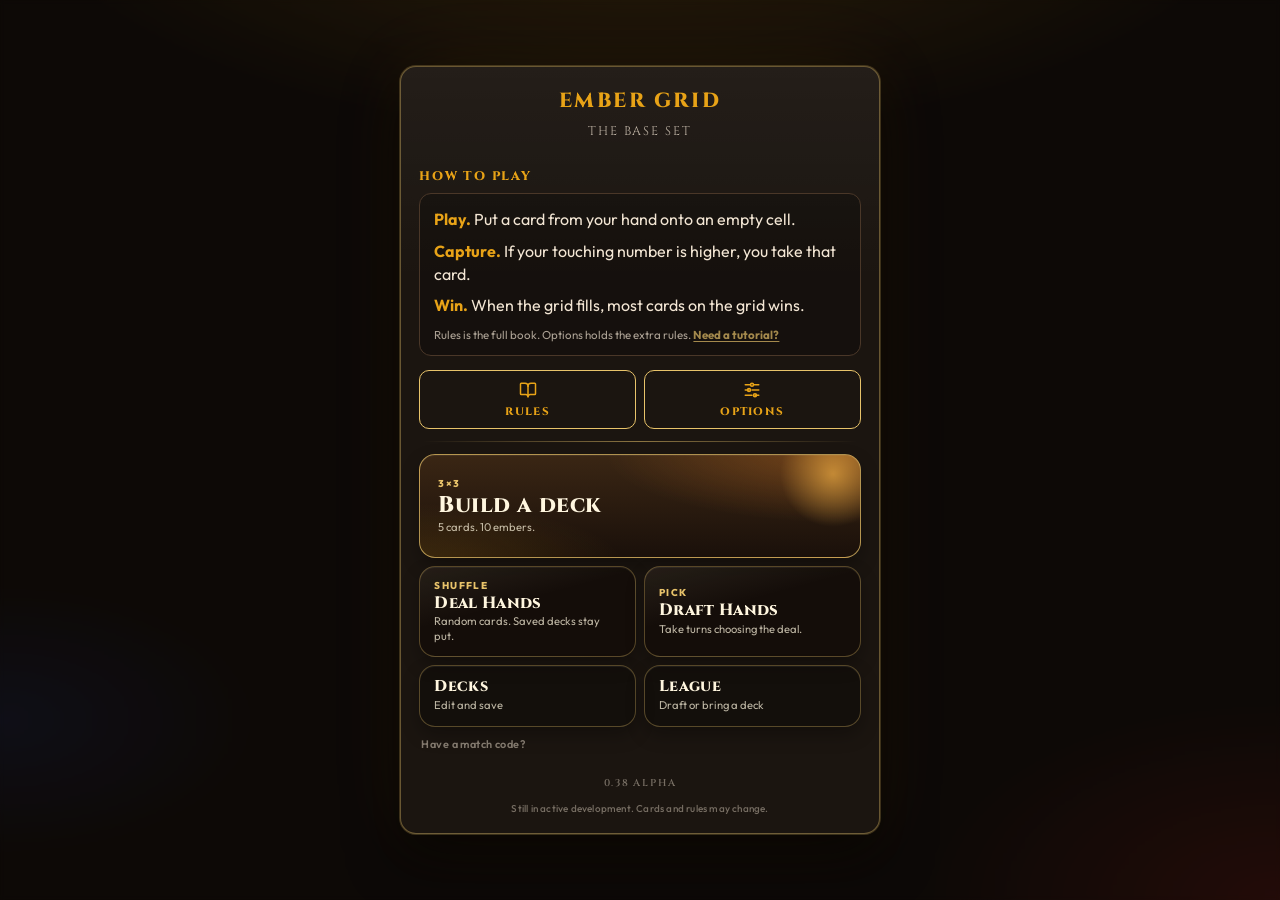
==== commit cc442c82: "Make the deckbuilder a full screen mobile grid" ====
--- a/index.html
+++ b/index.html
@@ -149,7 +149,7 @@
             </details>
             <div class="menu-foot">
                 <!-- Bump BUILD on every PR. Still pre-1.0, so this stays Alpha until 1.0 ships. -->
-                <button type="button" class="build-stamp" onclick="showChangelogModal()" title="Changelog">0.39 Alpha</button>
+                <button type="button" class="build-stamp" onclick="showChangelogModal()" title="Changelog">0.38 Alpha</button>
                 <p class="dev-note">Still in active development. Cards and rules may change.</p>
             </div>
         </div>
@@ -207,7 +207,7 @@
                     <strong>Draft Hands:</strong> Take turns picking cards, back and forth, until both sides have a full deal. Five each on 3×3, eight each on 4×4, thirteen each on 5×5, ten each on Honeycomb.
                 </div>
                 <div class="rule-detail-item">
-                    <strong>Decks:</strong> Build a deck for the grid in Options and save up to ten per grid. 3×3 is five cards, 4×4 is eight, 5×5 is thirteen, and Honeycomb is ten. Each card costs embers. In a tribe the weakest card is free, then 1, 2, 3, and 4. A whole tribe is 10 embers, so it fits on 3×3. A finished deck plays from the menu. Decks is where you edit the list. The menu on that screen can copy a deck code for a friend, or paste one in to load it. The computer brings a random deck under the same cap. Deal Hands is still a shuffle when you want a fast game.
+                    <strong>Decks:</strong> Build a deck for the grid in Options and save up to eight per grid. 3×3 is five cards, 4×4 is eight, 5×5 is thirteen, and Honeycomb is ten. Each card costs embers. In a tribe the weakest card is free, then 1, 2, 3, and 4. A whole tribe is 10 embers, so it fits on 3×3. A finished deck plays from the menu. Decks is where you edit the list. Copy the deck code to send that list to a friend, or paste one in to load it. The computer brings a random deck under the same cap. Deal Hands is still a shuffle when you want a fast game.
                 </div>
                 <div class="rule-detail-item">
                     <strong>League:</strong> You plus Ash, Vesper, and Rook on 3×3. Draft twenty cards, five each, or bring a finished 3×3 deck. When you bring yours, Ash, Vesper, and Rook each bring a random deck. Then everyone plays everyone twice. Each meeting is best of three. Rankings use series wins, then game wins, then grid score. Leftover scores and Ember/Classic stay locked for the season.
@@ -247,14 +247,6 @@
             <h2 class="modal-title">Changelog</h2>
             <p class="set-blurb">Alpha stamps. Newest first. Tap the version on the menu anytime.</p>
             <div class="changelog-list">
-                <section class="changelog-ver">
-                    <h3>0.39 Alpha</h3>
-                    <ul>
-                        <li>The deck builder on a phone fills the screen. Your deck sits in a tight grid (two rows of four on 4×4). The collection scrolls underneath, four cards across on a phone and five or six on a wider screen.</li>
-                        <li>Deck slots page five at a time, up to ten lists. The menu adds a deck, deletes one, fills a random legal list, and copies or pastes a deck code.</li>
-                        <li>Search cards by name. A full deck can swap: tap the card you want, then tap the deck card it replaces.</li>
-                    </ul>
-                </section>
                 <section class="changelog-ver">
                     <h3>0.38 Alpha</h3>
                     <ul>
@@ -606,7 +598,6 @@
         <div class="embers" aria-hidden="true"><span></span><span></span><span></span><span></span><span></span><span></span><span></span><span></span><span></span><span></span><span></span><span></span><span></span><span></span><span></span><span></span></div>
         <div class="modal-content" onclick="event.stopPropagation()">
             <button type="button" class="modal-close" onclick="cancelDeckPicker()" aria-label="Close decks"><svg class="ui-icon" aria-hidden="true" focusable="false" viewBox="0 0 24 24"><path d="M18 6 6 18"/><path d="m6 6 12 12"/></svg></button>
-            <button type="button" class="deck-menu-backdrop" id="deck-menu-backdrop" hidden onclick="closeDeckMenu()" tabindex="-1" aria-hidden="true"></button>
             <h2 class="modal-title">Decks</h2>
             <div class="grid-choices" role="group" aria-label="Deck grid">
                 <button type="button" class="grid-choice" data-grid-choice="3" onclick="setDeckGrid('3')">3×3</button>
@@ -614,34 +605,7 @@
                 <button type="button" class="grid-choice" data-grid-choice="5" onclick="setDeckGrid('5')">5×5</button>
                 <button type="button" class="grid-choice" data-grid-choice="hex" onclick="setDeckGrid('hex')">Honeycomb</button>
             </div>
-            <div class="deck-toolbar">
-                <div class="deck-pager" data-page="0">
-                    <button type="button" class="deck-page-btn" id="deck-page-prev" onclick="setDeckSlotPage(0)" aria-label="Show decks 1 through 5">
-                        <svg class="ui-icon" aria-hidden="true" focusable="false" viewBox="0 0 24 24"><path d="m15 18-6-6 6-6"/></svg>
-                    </button>
-                    <div id="deck-slots" class="deck-slots" role="radiogroup" aria-label="Saved decks"></div>
-                    <button type="button" class="deck-page-btn" id="deck-page-next" onclick="setDeckSlotPage(1)" aria-label="Show decks 6 through 10">
-                        <svg class="ui-icon" aria-hidden="true" focusable="false" viewBox="0 0 24 24"><path d="m9 18 6-6-6-6"/></svg>
-                    </button>
-                </div>
-                <div class="deck-menu" id="deck-menu">
-                    <button type="button" class="deck-menu-btn" id="deck-menu-btn" aria-haspopup="menu" aria-expanded="false" aria-controls="deck-menu-panel" aria-label="Deck actions" onclick="toggleDeckMenu()">
-                        <svg class="ui-icon" aria-hidden="true" focusable="false" viewBox="0 0 24 24"><path d="M4 6h16"/><path d="M4 12h16"/><path d="M4 18h16"/></svg>
-                    </button>
-                    <div id="deck-menu-panel" class="deck-menu-panel" role="menu" hidden>
-                        <button type="button" role="menuitem" id="deck-menu-add" onclick="addBuiltDeck()">Add Deck</button>
-                        <button type="button" role="menuitem" id="deck-menu-delete" onclick="askDeleteDeck()">Delete</button>
-                        <button type="button" role="menuitem" onclick="fillRandomDeck()">Random</button>
-                        <button type="button" role="menuitem" onclick="copyDeckCode()">Copy</button>
-                        <button type="button" role="menuitem" onclick="pasteDeckCode()">Paste</button>
-                    </div>
-                </div>
-            </div>
-            <p id="deck-code-note" class="deck-code-note" aria-live="polite"></p>
-            <div id="deck-paste-row" class="deck-paste-row" hidden>
-                <input id="deck-paste-input" class="deck-code" type="text" maxlength="80" spellcheck="false" autocomplete="off" autocapitalize="off" placeholder="Paste a deck code" aria-label="Deck code" onkeydown="if (event.key === 'Enter') loadDeckPasteInput()">
-                <button type="button" class="btn btn-alt" onclick="loadDeckPasteInput()">Load</button>
-            </div>
+            <div id="deck-slots" class="deck-slots" role="tablist" aria-label="Saved decks"></div>
             <div class="deck-name-row">
                 <input id="deck-name" class="deck-name" type="text" maxlength="24" aria-label="Deck name" oninput="onDeckNameInput(this)">
                 <div class="ember-meter" aria-live="polite">
@@ -649,14 +613,34 @@
                     <span id="deck-meter-label" class="ember-meter-label">0 / 10</span>
                 </div>
             </div>
-            <div id="deck-tray" class="deck-tray" data-size="5" aria-label="Cards in this deck"></div>
+            <div id="deck-tray" class="deck-tray" aria-label="Cards in this deck"></div>
             <p id="deck-hint" class="deck-hint"></p>
+            <div class="deck-actions">
+                <button class="btn" id="deck-save" type="button" onclick="saveDeckPicker()">Save</button>
+                <button class="btn btn-alt" type="button" onclick="fillRandomDeck()">Random</button>
+                <button class="btn btn-muted" type="button" onclick="clearBuiltDeck()">Clear</button>
+            </div>
+            <div class="deck-code-row">
+                <span class="deck-filter-kicker">Deck code</span>
+                <div class="deck-code-controls">
+                    <input id="deck-code" class="deck-code" type="text" maxlength="80" spellcheck="false" autocomplete="off" autocapitalize="off" placeholder="Paste a friend's code" aria-label="Deck code">
+                    <button type="button" class="btn btn-alt" id="deck-code-copy" onclick="copyDeckCode()">Copy</button>
+                    <button type="button" class="btn btn-alt" onclick="loadDeckCode()">Load</button>
+                </div>
+                <p id="deck-code-note" class="deck-code-note" aria-live="polite"></p>
+            </div>
             <div class="deck-filters">
-                <div class="deck-tool-row">
-                    <label class="deck-search">
-                        <input id="deck-search" type="search" maxlength="24" placeholder="Search by name" aria-label="Search cards by name" oninput="onDeckSearchInput(this)" autocomplete="off">
-                    </label>
+                <div class="deck-filter-block">
+                    <span class="deck-filter-kicker">Mechanics</span>
+                    <div id="deck-tribe-filters" class="deck-chip-row" role="group" aria-label="Mechanics"></div>
+                </div>
+                <div class="deck-filter-bar">
+                    <div class="deck-filter-block">
+                        <span class="deck-filter-kicker">Ember</span>
+                        <div id="deck-cost-filters" class="deck-cost-row" role="group" aria-label="Ember cost"></div>
+                    </div>
                     <div class="deck-sort">
+                        <span class="deck-filter-kicker">Sort</span>
                         <div class="deck-sort-controls">
                             <div class="deck-sort-menu" id="deck-sort-menu">
                                 <button type="button" id="deck-sort" class="deck-sort-btn" aria-haspopup="listbox" aria-expanded="false" aria-label="Sort cards by" onclick="toggleDeckSortMenu()">
@@ -675,27 +659,10 @@
                         </div>
                     </div>
                 </div>
-                <div class="deck-filter-block">
-                    <span class="deck-filter-kicker">Mechanics</span>
-                    <div id="deck-tribe-filters" class="deck-chip-row" role="group" aria-label="Mechanics"></div>
-                </div>
-                <div class="deck-filter-block">
-                    <span class="deck-filter-kicker">Ember</span>
-                    <div id="deck-cost-filters" class="deck-cost-row" role="group" aria-label="Ember cost"></div>
-                </div>
                 <p id="deck-filter-count" class="deck-filter-count"></p>
             </div>
             <div id="deck-collection" class="deck-collection" aria-label="Card collection"></div>
-            <div id="deck-confirm" class="deck-confirm hidden" role="alertdialog" aria-modal="true" aria-labelledby="deck-confirm-title" aria-describedby="deck-confirm-body">
-                <div class="deck-confirm-card">
-                    <h3 id="deck-confirm-title">Delete this deck?</h3>
-                    <p id="deck-confirm-body"></p>
-                    <div class="deck-confirm-actions">
-                        <button type="button" class="btn btn-muted" onclick="cancelDeleteDeck()">Cancel</button>
-                        <button type="button" class="btn" onclick="confirmDeleteDeck()">Delete</button>
-                    </div>
-                </div>
-            </div>
+            <button class="btn btn-muted btn-dismiss" onclick="cancelDeckPicker()">Close</button>
         </div>
     </div>
 
--- a/css/table.css
+++ b/css/table.css
@@ -1607,28 +1607,13 @@
         margin: 0;
     }
 
-    #draft-modal .modal-content {
+    #draft-modal .modal-content,
+    #deck-modal .modal-content {
         max-width: min(560px, 100%);
         width: 100%;
         max-height: min(86dvh, calc(100dvh - 24px));
         min-height: 0;
         border-radius: 16px;
-    }
-
-    #deck-modal {
-        padding: 0;
-        align-items: stretch;
-    }
-
-    #deck-modal .modal-content {
-        max-width: none;
-        width: 100%;
-        height: 100dvh;
-        max-height: 100dvh;
-        min-height: 0;
-        border-radius: 0;
-        align-self: stretch;
-        padding: calc(8px + env(safe-area-inset-top)) 10px calc(8px + env(safe-area-inset-bottom));
     }
 
     #draft-modal .draft-grid {
@@ -2077,28 +2062,11 @@
     max-width: 760px;
     box-sizing: border-box;
     width: min(760px, 100%);
-    height: min(920px, calc(100dvh - 16px));
-    max-height: min(920px, calc(100dvh - 16px));
-    overflow: hidden;
+    height: min(900px, calc(100dvh - 24px));
+    max-height: min(900px, calc(100dvh - 24px));
+    overflow-x: hidden;
+    overflow-y: auto;
     text-align: left;
-    container-type: inline-size;
-    container-name: deckbuilder;
-}
-
-#deck-modal .modal-title {
-    display: flex;
-    align-items: center;
-    justify-content: center;
-    min-height: 32px;
-    margin-bottom: 8px;
-    padding-right: 28px;
-    font-size: 1.05rem;
-    text-align: center;
-    flex-shrink: 0;
-}
-
-#deck-modal .modal-close {
-    z-index: 45;
 }
 
 #deck-modal .modal-content > * {
@@ -2106,192 +2074,22 @@
 }
 
 #deck-modal .modal-content > .deck-collection {
-    flex: 1 1 auto;
-    height: auto;
-    min-height: 0;
-    max-height: none;
-}
-
+    flex: 0 0 280px;
+    height: 280px;
+    min-height: 280px;
+    max-height: 280px;
+}
+
+#deck-modal .modal-content,
 #deck-modal .deck-collection {
     scrollbar-gutter: stable;
 }
 
-#deck-modal .grid-choices {
-    grid-template-columns: repeat(4, minmax(0, 1fr));
-    margin-bottom: 6px;
-}
-
-#deck-modal .grid-choice {
-    min-height: 34px;
-    padding: 6px 4px;
-    font-size: 0.68rem;
-}
-
-.deck-toolbar {
-    display: flex;
-    align-items: center;
-    gap: 6px;
-    margin: 0 0 4px;
-}
-
-.deck-pager {
-    display: flex;
-    align-items: center;
-    gap: 4px;
-    flex: 1 1 auto;
-    min-width: 0;
-}
-
-.deck-page-btn,
-.deck-menu-btn {
-    appearance: none;
-    flex: 0 0 auto;
-    width: 36px;
-    height: 36px;
-    padding: 0;
-    border-radius: 8px;
-    border: 1px solid var(--border-color);
-    background: var(--cell-bg);
-    color: var(--text-color);
-    display: inline-flex;
-    align-items: center;
-    justify-content: center;
-    cursor: pointer;
-}
-
-.deck-page-btn:disabled {
-    opacity: 0.32;
-    cursor: default;
-}
-
-.deck-page-btn .ui-icon,
-.deck-menu-btn .ui-icon {
-    width: 18px;
-    height: 18px;
-}
-
-.deck-menu {
-    position: relative;
-    z-index: 40;
-    flex: 0 0 auto;
-}
-
-.deck-menu-backdrop {
-    position: absolute;
-    inset: 0;
-    z-index: 25;
-    margin: 0;
-    padding: 0;
-    border: 0;
-    background: transparent;
-    cursor: default;
-}
-
-.deck-menu-panel {
-    position: absolute;
-    top: calc(100% + 6px);
-    right: 0;
-    z-index: 41;
-    min-width: 168px;
-    margin: 0;
-    padding: 4px;
-    display: flex;
-    flex-direction: column;
-    border-radius: 14px;
-    border: 1px solid rgba(232, 195, 106, 0.45);
-    background: #2a2118;
-    box-shadow: 0 16px 32px rgba(0, 0, 0, 0.5);
-}
-
-.deck-menu-panel[hidden] {
-    display: none;
-}
-
-.deck-menu-panel button {
-    appearance: none;
-    width: 100%;
-    border: 0;
-    border-radius: 10px;
-    background: transparent;
-    color: #fff6df;
-    font-family: var(--font-ui);
-    font-size: 0.82rem;
-    font-weight: 800;
-    text-align: left;
-    padding: 10px 12px;
-    cursor: pointer;
-}
-
-.deck-menu-panel button:hover,
-.deck-menu-panel button:focus-visible {
-    background: rgba(232, 163, 23, 0.22);
-    color: #ffe7a3;
-}
-
-.deck-menu-panel button:disabled {
-    opacity: 0.4;
-    cursor: default;
-    background: transparent;
-    color: #fff6df;
-}
-
-#deck-modal.deck-menu-open .deck-collection {
-    overflow: hidden;
-}
-
-.deck-confirm {
-    position: absolute;
-    inset: 0;
-    z-index: 60;
-    display: flex;
-    align-items: center;
-    justify-content: center;
-    padding: 16px;
-    background: rgba(0, 0, 0, 0.55);
-}
-
-.deck-confirm-card {
-    width: min(320px, 100%);
-    padding: 16px 14px 14px;
-    border-radius: 16px;
-    border: 1px solid rgba(232, 195, 106, 0.45);
-    background: #2a2118;
-    box-shadow: 0 18px 36px rgba(0, 0, 0, 0.5);
-}
-
-.deck-confirm-card h3 {
-    margin: 0 0 8px;
-    font-family: var(--font-display);
-    font-size: 1rem;
-    letter-spacing: 0.08em;
-    text-transform: uppercase;
-    color: var(--accent);
-}
-
-.deck-confirm-card p {
-    margin: 0 0 14px;
-    font-size: 0.84rem;
-    line-height: 1.4;
-}
-
-.deck-confirm-actions {
-    display: flex;
-    gap: 8px;
-}
-
-.deck-confirm-actions .btn {
-    width: auto;
-    flex: 1;
-    min-height: 40px;
-}
-
 .deck-slots {
     display: grid;
-    grid-template-columns: repeat(5, minmax(0, 1fr));
+    grid-template-columns: repeat(8, minmax(0, 1fr));
     gap: 4px;
-    flex: 1 1 auto;
-    min-width: 0;
-    margin: 0;
+    margin: 0 0 8px;
 }
 
 .deck-slot-chip {
@@ -2300,30 +2098,42 @@
     color: var(--text-color);
     border: 1px solid var(--border-color);
     border-radius: 8px;
-    min-width: 0;
-    min-height: 36px;
-    height: 36px;
-    padding: 0 2px;
+    min-height: 42px;
+    padding: 4px 2px;
     cursor: pointer;
+    display: flex;
+    flex-direction: column;
+    align-items: center;
+    justify-content: center;
+    gap: 1px;
+}
+
+.deck-slot-chip.selected {
+    border-color: var(--gold);
+    background: rgba(232, 163, 23, 0.2);
+    box-shadow: 0 0 0 1px rgba(232, 195, 106, 0.45);
+}
+
+.deck-slot-chip.ready .deck-slot-num {
+    color: var(--accent);
+}
+
+.deck-slot-num {
     font-family: var(--font-display);
     font-size: 0.85rem;
     font-weight: 800;
     line-height: 1;
 }
 
-.deck-slot-chip.selected {
-    border-color: var(--gold);
-    background: rgba(232, 163, 23, 0.2);
-    box-shadow: 0 0 0 1px rgba(232, 195, 106, 0.45);
-}
-
-.deck-slot-chip.ready {
-    color: var(--accent);
-}
-
-.deck-slot-chip:disabled {
-    opacity: 0.32;
-    cursor: default;
+.deck-slot-name {
+    max-width: 100%;
+    overflow: hidden;
+    text-overflow: ellipsis;
+    white-space: nowrap;
+    font-size: 0.52rem;
+    font-weight: 700;
+    opacity: 0.8;
+    padding: 0 2px;
 }
 
 .deck-name-row {
@@ -2382,98 +2192,48 @@
 }
 
 .deck-tray {
-    --deck-gap: clamp(4px, 1.6vw, 8px);
-    display: grid;
-    grid-template-columns: repeat(4, minmax(0, 1fr));
-    justify-content: center;
-    align-content: start;
-    gap: var(--deck-gap);
-    width: min(100%, calc(4 * 112px + 3 * var(--deck-gap)));
-    height: auto;
-    min-height: 0;
-    margin: 0 auto 4px;
-    padding: 0;
-    overflow: visible;
+    display: flex;
+    flex-wrap: nowrap;
+    gap: 8px;
+    justify-content: flex-start;
+    overflow-x: auto;
+    scroll-snap-type: x proximity;
+    height: 168px;
+    min-height: 168px;
+    margin: 0 0 6px;
+    padding: 4px 2px 10px;
     box-sizing: border-box;
 }
 
 .deck-tray .deck-card {
-    width: 100%;
-}
-
-.deck-tray[data-size="5"] {
-    grid-template-columns: repeat(6, minmax(0, 1fr));
-    width: min(100%, calc(3 * 96px + 2 * var(--deck-gap)));
-}
-
-.deck-tray[data-size="5"] .deck-card:nth-child(1) { grid-column: 1 / span 2; }
-.deck-tray[data-size="5"] .deck-card:nth-child(2) { grid-column: 3 / span 2; }
-.deck-tray[data-size="5"] .deck-card:nth-child(3) { grid-column: 5 / span 2; }
-.deck-tray[data-size="5"] .deck-card:nth-child(4) { grid-column: 2 / span 2; }
-.deck-tray[data-size="5"] .deck-card:nth-child(5) { grid-column: 4 / span 2; }
-
-.deck-tray[data-size="8"] {
-    grid-template-columns: repeat(4, minmax(0, 1fr));
-    width: min(100%, calc(4 * 112px + 3 * var(--deck-gap)));
-}
-
-.deck-tray[data-size="10"] {
-    grid-template-columns: repeat(5, minmax(0, 1fr));
-    width: min(100%, calc(5 * 92px + 4 * var(--deck-gap)));
-}
-
-.deck-tray[data-size="13"] {
-    grid-template-columns: repeat(10, minmax(0, 1fr));
-    width: min(100%, calc(5 * 92px + 4 * var(--deck-gap)));
-}
-
-.deck-tray[data-size="13"] .deck-card:nth-child(-n + 10):nth-child(5n + 1) { grid-column: 1 / span 2; }
-.deck-tray[data-size="13"] .deck-card:nth-child(-n + 10):nth-child(5n + 2) { grid-column: 3 / span 2; }
-.deck-tray[data-size="13"] .deck-card:nth-child(-n + 10):nth-child(5n + 3) { grid-column: 5 / span 2; }
-.deck-tray[data-size="13"] .deck-card:nth-child(-n + 10):nth-child(5n + 4) { grid-column: 7 / span 2; }
-.deck-tray[data-size="13"] .deck-card:nth-child(-n + 10):nth-child(5n + 5) { grid-column: 9 / span 2; }
-.deck-tray[data-size="13"] .deck-card:nth-child(11) { grid-column: 3 / span 2; }
-.deck-tray[data-size="13"] .deck-card:nth-child(12) { grid-column: 5 / span 2; }
-.deck-tray[data-size="13"] .deck-card:nth-child(13) { grid-column: 7 / span 2; }
+    flex: 0 0 auto;
+    scroll-snap-align: start;
+}
 
 .deck-collection {
     display: grid;
-    grid-template-columns: repeat(4, minmax(0, 1fr));
-    gap: clamp(4px, 1.4vw, 8px);
-    justify-items: stretch;
+    grid-template-columns: repeat(auto-fill, minmax(96px, 1fr));
+    gap: 8px;
+    justify-items: center;
     align-content: start;
     height: auto;
     max-height: none;
     overflow-y: auto;
-    overflow-x: hidden;
     padding: 8px;
-    margin: 0;
+    margin: 0 0 8px;
     border: 1px solid rgba(232, 195, 106, 0.28);
     border-radius: 14px;
     background:
         radial-gradient(circle at 50% 0%, rgba(245, 196, 81, 0.08), transparent 42%),
         rgba(0, 0, 0, 0.22);
-    -webkit-overflow-scrolling: touch;
-}
-
-@container deckbuilder (min-width: 480px) {
-    .deck-collection {
-        grid-template-columns: repeat(5, minmax(0, 1fr));
-    }
-}
-
-@container deckbuilder (min-width: 680px) {
-    .deck-collection {
-        grid-template-columns: repeat(6, minmax(0, 1fr));
-    }
 }
 
 .deck-hint {
-    margin: 0 0 6px;
+    margin: 0 0 8px;
     font-size: 0.72rem;
     line-height: 1.35;
     opacity: 0.88;
-    min-height: 1.35em;
+    min-height: 2.7em;
 }
 
 .deck-actions {
@@ -2499,52 +2259,15 @@
         linear-gradient(180deg, rgba(255, 255, 255, 0.05), transparent 42%),
         rgba(8, 6, 4, 0.55);
     border: 1px solid rgba(232, 195, 106, 0.32);
-    border-radius: 14px;
-    padding: 6px 8px 2px;
-    margin: 0 0 6px;
+    border-radius: 18px;
+    padding: 12px 12px 8px;
+    margin: 0 0 8px;
     box-shadow: inset 0 1px 0 rgba(255, 255, 255, 0.06), 0 10px 24px rgba(0, 0, 0, 0.22);
-}
-
-.deck-tool-row {
-    display: flex;
-    align-items: center;
-    gap: 8px;
-    margin: 0 0 6px;
-}
-
-.deck-search {
-    display: block;
-    flex: 1 1 auto;
-    min-width: 0;
-    margin: 0;
-}
-
-.deck-tool-row .deck-sort {
-    margin: 0;
-    flex: 0 0 auto;
-}
-
-.deck-search input {
-    width: 100%;
-    height: 36px;
-    box-sizing: border-box;
-    background: #2a2118;
-    border: 1px solid rgba(232, 195, 106, 0.38);
-    color: #fff6df;
-    border-radius: 999px;
-    padding: 0 14px;
-    font-family: var(--font-ui);
-    font-size: 0.78rem;
-    font-weight: 700;
-}
-
-.deck-search input::placeholder {
-    color: rgba(255, 246, 223, 0.45);
 }
 
 .deck-filter-kicker {
     display: block;
-    margin: 0 0 3px 2px;
+    margin: 0 0 6px 2px;
     font-size: 0.62rem;
     font-weight: 800;
     letter-spacing: 0.16em;
@@ -2559,24 +2282,6 @@
     flex-wrap: wrap;
     gap: 8px;
     padding: 0 0 8px;
-}
-
-.deck-chip-row {
-    flex-wrap: nowrap;
-    overflow-x: auto;
-    -webkit-overflow-scrolling: touch;
-    padding-bottom: 2px;
-    scrollbar-width: none;
-}
-
-.deck-chip-row::-webkit-scrollbar {
-    display: none;
-    height: 0;
-}
-
-.deck-cost-row {
-    flex-wrap: nowrap;
-    padding-bottom: 0;
 }
 
 .deck-mech,
@@ -2691,9 +2396,8 @@
 
 .deck-sort-btn {
     appearance: none;
-    width: auto;
-    min-width: 92px;
-    min-height: 36px;
+    width: 100%;
+    min-height: 38px;
     padding: 0 12px 0 14px;
     border-radius: 999px;
     border: 1px solid rgba(232, 195, 106, 0.38);
@@ -2779,31 +2483,8 @@
 }
 
 .deck-filter-count {
-    min-height: 1.2em;
+    min-height: 2.4em;
     line-height: 1.2;
-}
-
-.deck-code-note:empty {
-    display: none;
-}
-
-.deck-paste-row {
-    display: flex;
-    align-items: center;
-    gap: 6px;
-    margin: 0 0 6px;
-}
-
-.deck-paste-row[hidden] {
-    display: none !important;
-}
-
-.deck-paste-row .btn {
-    width: auto;
-    flex: 0 0 auto;
-    min-height: 36px;
-    padding: 8px 12px;
-    font-size: 0.72rem;
 }
 
 .deck-code-row {
@@ -2857,13 +2538,11 @@
 }
 
 .deck-card {
-    --nameplate-h: 18%;
+    --nameplate-h: 26px;
     appearance: none;
     position: relative;
-    width: 100%;
-    height: auto;
-    aspect-ratio: 96 / 130;
-    container-type: inline-size;
+    width: 96px;
+    height: 130px;
     padding: 0;
     border-radius: 12px;
     font-weight: 700;
@@ -2875,7 +2554,7 @@
         linear-gradient(165deg, #6b6258, #241c16 72%);
     border: 1px solid #e8c36a;
     box-shadow: 0 8px 16px rgba(0, 0, 0, 0.38), inset 0 1px 0 rgba(255,255,255,0.18);
-    font-size: 0.75rem;
+    font-size: 0.8rem;
 }
 
 .deck-card-empty {
@@ -2892,21 +2571,9 @@
         inset 0 1px 0 rgba(255,255,255,0.18);
 }
 
-.deck-card.swap-source {
-    box-shadow:
-        0 0 0 2px #7dd3fc,
-        0 8px 16px rgba(0, 0, 0, 0.38);
-}
-
-.deck-card.swap-target {
-    box-shadow:
-        0 0 0 2px rgba(125, 211, 252, 0.85),
-        0 8px 16px rgba(0, 0, 0, 0.38);
-}
-
 .deck-card .card-name {
     bottom: 3px;
-    font-size: 11cqw;
+    font-size: 0.62rem;
     padding: 1px 3px 2px;
 }
 
@@ -2916,50 +2583,49 @@
 .deck-card .stat-left,
 .deck-card .stat-ne,
 .deck-card .stat-nw {
-    width: 26cqw;
-    height: 26cqw;
-    font-size: 15cqw;
-}
-
-.deck-card .stat-top { top: 3cqw; }
+    width: 22px;
+    height: 22px;
+    font-size: 0.78rem;
+}
+
+.deck-card .stat-top { top: 4px; }
 .deck-card.has-hex {
-    aspect-ratio: 96 / 148;
-    height: auto;
+    height: 146px;
 }
 .deck-card.has-hex .stat-ne,
-.deck-card.has-hex .stat-nw { top: 22%; }
+.deck-card.has-hex .stat-nw { top: 32px; }
 .deck-card.has-hex .stat-left,
 .deck-card.has-hex .stat-right {
-    top: 46%;
-    transform: translateY(-50%);
+    top: 64px;
+    transform: none;
 }
 .deck-card .ability-badge {
-    top: 3cqw;
+    top: 4px;
     left: auto;
-    right: 3cqw;
-    font-size: 13cqw;
-    padding: 2px 3px;
+    right: 4px;
+    font-size: 0.68rem;
+    padding: 3px 4px;
 }
 body.grid-5 .deck-card .ability-badge {
-    top: 3cqw;
+    top: 4px;
     left: auto;
-    right: 3cqw;
-    font-size: 13cqw;
-    padding: 2px 3px;
+    right: 4px;
+    font-size: 0.68rem;
+    padding: 3px 4px;
 }
 .deck-card .card-emoji {
-    width: 1.7em;
-    height: 1.7em;
-    font-size: 30cqw;
+    width: 2.1em;
+    height: 2.1em;
+    font-size: 1.2em;
 }
 
 .deck-card .ember-cost {
     position: absolute;
-    top: 3cqw;
-    left: 3cqw;
+    top: 4px;
+    left: 4px;
     z-index: 6;
-    width: 26cqw;
-    height: 26cqw;
+    width: 22px;
+    height: 22px;
     display: flex;
     align-items: center;
     justify-content: center;
@@ -2967,37 +2633,14 @@
     background: radial-gradient(circle at 40% 30%, #fbbf24, #b45309 70%);
     color: #1c1208;
     border: 1px solid #fff1c9;
-    font-size: 15cqw;
+    font-size: 0.75rem;
     font-weight: 800;
     line-height: 1;
     box-shadow: 0 2px 6px rgba(0, 0, 0, 0.4);
 }
 
-@media (max-height: 760px) {
-    #deck-modal .deck-filter-kicker {
-        position: absolute;
-        width: 1px;
-        height: 1px;
-        margin: 0;
-        overflow: hidden;
-        clip: rect(0 0 0 0);
-    }
-
-    #deck-modal .deck-filters {
-        padding-top: 4px;
-        padding-bottom: 0;
-    }
-
-    .deck-tray[data-size="13"] {
-        width: min(100%, 280px);
-    }
-
-    .deck-tray[data-size="5"] {
-        width: min(100%, calc(3 * 84px + 2 * var(--deck-gap)));
-    }
-}
-
 @media (max-width: 640px) {
+    .deck-slot-name { display: none; }
     .deck-mech,
     .deck-cost-chip,
     .deck-sort-dir {
@@ -3009,7 +2652,7 @@
         gap: 6px;
     }
     .deck-filter-bar {
-        flex-wrap: nowrap;
+        flex-wrap: wrap;
         align-items: center;
     }
     .deck-sort {
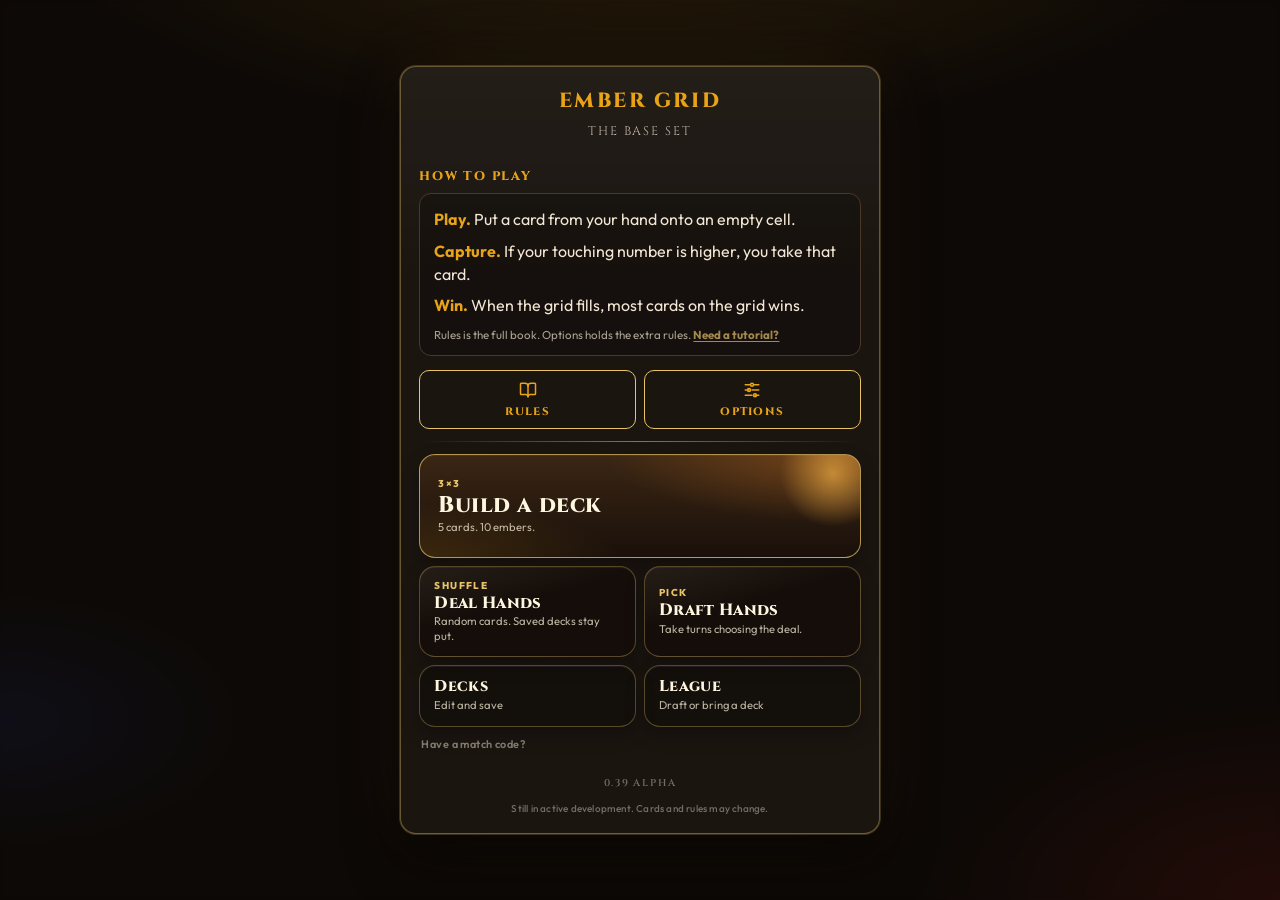
==== commit 83753ef2: "Enhancements to teh deck builder and art fixes" ====
--- a/index.html
+++ b/index.html
@@ -149,7 +149,7 @@
             </details>
             <div class="menu-foot">
                 <!-- Bump BUILD on every PR. Still pre-1.0, so this stays Alpha until 1.0 ships. -->
-                <button type="button" class="build-stamp" onclick="showChangelogModal()" title="Changelog">0.38 Alpha</button>
+                <button type="button" class="build-stamp" onclick="showChangelogModal()" title="Changelog">0.39 Alpha</button>
                 <p class="dev-note">Still in active development. Cards and rules may change.</p>
             </div>
         </div>
@@ -207,7 +207,7 @@
                     <strong>Draft Hands:</strong> Take turns picking cards, back and forth, until both sides have a full deal. Five each on 3×3, eight each on 4×4, thirteen each on 5×5, ten each on Honeycomb.
                 </div>
                 <div class="rule-detail-item">
-                    <strong>Decks:</strong> Build a deck for the grid in Options and save up to eight per grid. 3×3 is five cards, 4×4 is eight, 5×5 is thirteen, and Honeycomb is ten. Each card costs embers. In a tribe the weakest card is free, then 1, 2, 3, and 4. A whole tribe is 10 embers, so it fits on 3×3. A finished deck plays from the menu. Decks is where you edit the list. Copy the deck code to send that list to a friend, or paste one in to load it. The computer brings a random deck under the same cap. Deal Hands is still a shuffle when you want a fast game.
+                    <strong>Decks:</strong> Build a deck for the grid in Options and save up to ten per grid. 3×3 is five cards, 4×4 is eight, 5×5 is thirteen, and Honeycomb is ten. Each card costs embers. In a tribe the weakest card is free, then 1, 2, 3, and 4. A whole tribe is 10 embers, so it fits on 3×3. A finished deck plays from the menu. Decks is where you edit the list. The menu on that screen can copy a deck code for a friend, or paste one in to load it. The computer brings a random deck under the same cap. Deal Hands is still a shuffle when you want a fast game.
                 </div>
                 <div class="rule-detail-item">
                     <strong>League:</strong> You plus Ash, Vesper, and Rook on 3×3. Draft twenty cards, five each, or bring a finished 3×3 deck. When you bring yours, Ash, Vesper, and Rook each bring a random deck. Then everyone plays everyone twice. Each meeting is best of three. Rankings use series wins, then game wins, then grid score. Leftover scores and Ember/Classic stay locked for the season.
@@ -247,6 +247,15 @@
             <h2 class="modal-title">Changelog</h2>
             <p class="set-blurb">Alpha stamps. Newest first. Tap the version on the menu anytime.</p>
             <div class="changelog-list">
+                <section class="changelog-ver">
+                    <h3>0.39 Alpha</h3>
+                    <ul>
+                        <li>The deck builder on a phone fills the screen. Your deck sits in a tight grid (two rows of four on 4×4). The collection scrolls underneath, four cards across on a phone and five or six on a wider screen.</li>
+                        <li>Deck slots page five at a time, up to ten lists. The menu adds a deck, deletes one, fills a random legal list, and copies or pastes a deck code.</li>
+                        <li>Search cards by name. A full deck can swap: tap the card you want, then tap the deck card it replaces.</li>
+                        <li>Collection cards each get their own slot. Mechanic, ember, and sort filters open from a Filter button so the list can use the screen.</li>
+                    </ul>
+                </section>
                 <section class="changelog-ver">
                     <h3>0.38 Alpha</h3>
                     <ul>
@@ -598,6 +607,7 @@
         <div class="embers" aria-hidden="true"><span></span><span></span><span></span><span></span><span></span><span></span><span></span><span></span><span></span><span></span><span></span><span></span><span></span><span></span><span></span><span></span></div>
         <div class="modal-content" onclick="event.stopPropagation()">
             <button type="button" class="modal-close" onclick="cancelDeckPicker()" aria-label="Close decks"><svg class="ui-icon" aria-hidden="true" focusable="false" viewBox="0 0 24 24"><path d="M18 6 6 18"/><path d="m6 6 12 12"/></svg></button>
+            <button type="button" class="deck-menu-backdrop" id="deck-menu-backdrop" hidden onclick="closeDeckMenu()" tabindex="-1" aria-hidden="true"></button>
             <h2 class="modal-title">Decks</h2>
             <div class="grid-choices" role="group" aria-label="Deck grid">
                 <button type="button" class="grid-choice" data-grid-choice="3" onclick="setDeckGrid('3')">3×3</button>
@@ -605,7 +615,34 @@
                 <button type="button" class="grid-choice" data-grid-choice="5" onclick="setDeckGrid('5')">5×5</button>
                 <button type="button" class="grid-choice" data-grid-choice="hex" onclick="setDeckGrid('hex')">Honeycomb</button>
             </div>
-            <div id="deck-slots" class="deck-slots" role="tablist" aria-label="Saved decks"></div>
+            <div class="deck-toolbar">
+                <div class="deck-pager" data-page="0">
+                    <button type="button" class="deck-page-btn" id="deck-page-prev" onclick="setDeckSlotPage(0)" aria-label="Show decks 1 through 5">
+                        <svg class="ui-icon" aria-hidden="true" focusable="false" viewBox="0 0 24 24"><path d="m15 18-6-6 6-6"/></svg>
+                    </button>
+                    <div id="deck-slots" class="deck-slots" role="radiogroup" aria-label="Saved decks"></div>
+                    <button type="button" class="deck-page-btn" id="deck-page-next" onclick="setDeckSlotPage(1)" aria-label="Show decks 6 through 10">
+                        <svg class="ui-icon" aria-hidden="true" focusable="false" viewBox="0 0 24 24"><path d="m9 18 6-6-6-6"/></svg>
+                    </button>
+                </div>
+                <div class="deck-menu" id="deck-menu">
+                    <button type="button" class="deck-menu-btn" id="deck-menu-btn" aria-haspopup="menu" aria-expanded="false" aria-controls="deck-menu-panel" aria-label="Deck actions" onclick="toggleDeckMenu()">
+                        <svg class="ui-icon" aria-hidden="true" focusable="false" viewBox="0 0 24 24"><path d="M4 6h16"/><path d="M4 12h16"/><path d="M4 18h16"/></svg>
+                    </button>
+                    <div id="deck-menu-panel" class="deck-menu-panel" role="menu" hidden>
+                        <button type="button" role="menuitem" id="deck-menu-add" onclick="addBuiltDeck()">Add Deck</button>
+                        <button type="button" role="menuitem" id="deck-menu-delete" onclick="askDeleteDeck()">Delete</button>
+                        <button type="button" role="menuitem" onclick="fillRandomDeck()">Random</button>
+                        <button type="button" role="menuitem" onclick="copyDeckCode()">Copy</button>
+                        <button type="button" role="menuitem" onclick="pasteDeckCode()">Paste</button>
+                    </div>
+                </div>
+            </div>
+            <p id="deck-code-note" class="deck-code-note" aria-live="polite"></p>
+            <div id="deck-paste-row" class="deck-paste-row" hidden>
+                <input id="deck-paste-input" class="deck-code" type="text" maxlength="80" spellcheck="false" autocomplete="off" autocapitalize="off" placeholder="Paste a deck code" aria-label="Deck code" onkeydown="if (event.key === 'Enter') loadDeckPasteInput()">
+                <button type="button" class="btn btn-alt" onclick="loadDeckPasteInput()">Load</button>
+            </div>
             <div class="deck-name-row">
                 <input id="deck-name" class="deck-name" type="text" maxlength="24" aria-label="Deck name" oninput="onDeckNameInput(this)">
                 <div class="ember-meter" aria-live="polite">
@@ -613,56 +650,49 @@
                     <span id="deck-meter-label" class="ember-meter-label">0 / 10</span>
                 </div>
             </div>
-            <div id="deck-tray" class="deck-tray" aria-label="Cards in this deck"></div>
+            <div id="deck-tray" class="deck-tray" data-size="5" aria-label="Cards in this deck"></div>
             <p id="deck-hint" class="deck-hint"></p>
-            <div class="deck-actions">
-                <button class="btn" id="deck-save" type="button" onclick="saveDeckPicker()">Save</button>
-                <button class="btn btn-alt" type="button" onclick="fillRandomDeck()">Random</button>
-                <button class="btn btn-muted" type="button" onclick="clearBuiltDeck()">Clear</button>
-            </div>
-            <div class="deck-code-row">
-                <span class="deck-filter-kicker">Deck code</span>
-                <div class="deck-code-controls">
-                    <input id="deck-code" class="deck-code" type="text" maxlength="80" spellcheck="false" autocomplete="off" autocapitalize="off" placeholder="Paste a friend's code" aria-label="Deck code">
-                    <button type="button" class="btn btn-alt" id="deck-code-copy" onclick="copyDeckCode()">Copy</button>
-                    <button type="button" class="btn btn-alt" onclick="loadDeckCode()">Load</button>
-                </div>
-                <p id="deck-code-note" class="deck-code-note" aria-live="polite"></p>
-            </div>
-            <div class="deck-filters">
-                <div class="deck-filter-block">
-                    <span class="deck-filter-kicker">Mechanics</span>
-                    <div id="deck-tribe-filters" class="deck-chip-row" role="group" aria-label="Mechanics"></div>
-                </div>
-                <div class="deck-filter-bar">
+            <div class="deck-filters" id="deck-filters">
+                <div class="deck-tool-row">
+                    <label class="deck-search">
+                        <input id="deck-search" type="search" maxlength="24" placeholder="Search by name" aria-label="Search cards by name" oninput="onDeckSearchInput(this)" autocomplete="off">
+                    </label>
+                    <button type="button" id="deck-filter-toggle" class="deck-filter-toggle" aria-expanded="false" aria-controls="deck-filter-panel" onclick="toggleDeckFilterPanel()">Filter</button>
+                    <button type="button" id="deck-sort-dir" class="deck-sort-dir" onclick="toggleDeckSortDir()" aria-label="Ascending. Switch to descending.">
+                        <svg class="ui-icon" aria-hidden="true" focusable="false" viewBox="0 0 24 24"><path d="M12 19V5"/><path d="m6 11 6-6 6 6"/></svg>
+                    </button>
+                </div>
+                <div id="deck-filter-panel" class="deck-filter-panel" hidden>
+                    <div class="deck-filter-block">
+                        <span class="deck-filter-kicker">Mechanics</span>
+                        <div id="deck-tribe-filters" class="deck-chip-row" role="group" aria-label="Mechanics"></div>
+                    </div>
                     <div class="deck-filter-block">
                         <span class="deck-filter-kicker">Ember</span>
                         <div id="deck-cost-filters" class="deck-cost-row" role="group" aria-label="Ember cost"></div>
                     </div>
-                    <div class="deck-sort">
+                    <div class="deck-filter-block">
                         <span class="deck-filter-kicker">Sort</span>
-                        <div class="deck-sort-controls">
-                            <div class="deck-sort-menu" id="deck-sort-menu">
-                                <button type="button" id="deck-sort" class="deck-sort-btn" aria-haspopup="listbox" aria-expanded="false" aria-label="Sort cards by" onclick="toggleDeckSortMenu()">
-                                    <span id="deck-sort-label">Name</span>
-                                    <svg class="ui-icon" aria-hidden="true" focusable="false" viewBox="0 0 24 24"><path d="m6 9 6 6 6-6"/></svg>
-                                </button>
-                                <ul class="deck-sort-list" id="deck-sort-list" role="listbox" aria-label="Sort cards by" hidden>
-                                    <li><button type="button" role="option" data-sort="name" onclick="chooseDeckSort('name')">Name</button></li>
-                                    <li><button type="button" role="option" data-sort="cost" onclick="chooseDeckSort('cost')">Ember</button></li>
-                                    <li><button type="button" role="option" data-sort="tribe" onclick="chooseDeckSort('tribe')">Mechanic</button></li>
-                                </ul>
-                            </div>
-                            <button type="button" id="deck-sort-dir" class="deck-sort-dir" onclick="toggleDeckSortDir()" aria-label="Ascending. Switch to descending.">
-                                <svg class="ui-icon" aria-hidden="true" focusable="false" viewBox="0 0 24 24"><path d="M12 19V5"/><path d="m6 11 6-6 6 6"/></svg>
-                            </button>
+                        <div class="deck-sort-picks" role="radiogroup" aria-label="Sort cards by">
+                            <button type="button" role="radio" data-sort="name" onclick="chooseDeckSort('name')">Name</button>
+                            <button type="button" role="radio" data-sort="cost" onclick="chooseDeckSort('cost')">Ember</button>
+                            <button type="button" role="radio" data-sort="tribe" onclick="chooseDeckSort('tribe')">Mechanic</button>
                         </div>
                     </div>
-                </div>
-                <p id="deck-filter-count" class="deck-filter-count"></p>
+                    <p id="deck-filter-count" class="deck-filter-count"></p>
+                </div>
             </div>
             <div id="deck-collection" class="deck-collection" aria-label="Card collection"></div>
-            <button class="btn btn-muted btn-dismiss" onclick="cancelDeckPicker()">Close</button>
+            <div id="deck-confirm" class="deck-confirm hidden" role="alertdialog" aria-modal="true" aria-labelledby="deck-confirm-title" aria-describedby="deck-confirm-body">
+                <div class="deck-confirm-card">
+                    <h3 id="deck-confirm-title">Delete this deck?</h3>
+                    <p id="deck-confirm-body"></p>
+                    <div class="deck-confirm-actions">
+                        <button type="button" class="btn btn-muted" onclick="cancelDeleteDeck()">Cancel</button>
+                        <button type="button" class="btn" onclick="confirmDeleteDeck()">Delete</button>
+                    </div>
+                </div>
+            </div>
         </div>
     </div>
 
--- a/css/table.css
+++ b/css/table.css
@@ -1607,13 +1607,28 @@
         margin: 0;
     }
 
-    #draft-modal .modal-content,
-    #deck-modal .modal-content {
+    #draft-modal .modal-content {
         max-width: min(560px, 100%);
         width: 100%;
         max-height: min(86dvh, calc(100dvh - 24px));
         min-height: 0;
         border-radius: 16px;
+    }
+
+    #deck-modal {
+        padding: 0;
+        align-items: stretch;
+    }
+
+    #deck-modal .modal-content {
+        max-width: none;
+        width: 100%;
+        height: 100dvh;
+        max-height: 100dvh;
+        min-height: 0;
+        border-radius: 0;
+        align-self: stretch;
+        padding: calc(8px + env(safe-area-inset-top)) 10px calc(8px + env(safe-area-inset-bottom));
     }
 
     #draft-modal .draft-grid {
@@ -2062,11 +2077,28 @@
     max-width: 760px;
     box-sizing: border-box;
     width: min(760px, 100%);
-    height: min(900px, calc(100dvh - 24px));
-    max-height: min(900px, calc(100dvh - 24px));
-    overflow-x: hidden;
-    overflow-y: auto;
+    height: min(920px, calc(100dvh - 16px));
+    max-height: min(920px, calc(100dvh - 16px));
+    overflow: hidden;
     text-align: left;
+    container-type: inline-size;
+    container-name: deckbuilder;
+}
+
+#deck-modal .modal-title {
+    display: flex;
+    align-items: center;
+    justify-content: center;
+    min-height: 32px;
+    margin-bottom: 8px;
+    padding-right: 28px;
+    font-size: 1.05rem;
+    text-align: center;
+    flex-shrink: 0;
+}
+
+#deck-modal .modal-close {
+    z-index: 45;
 }
 
 #deck-modal .modal-content > * {
@@ -2074,22 +2106,192 @@
 }
 
 #deck-modal .modal-content > .deck-collection {
-    flex: 0 0 280px;
-    height: 280px;
-    min-height: 280px;
-    max-height: 280px;
-}
-
-#deck-modal .modal-content,
+    flex: 1 1 auto;
+    height: auto;
+    min-height: 0;
+    max-height: none;
+}
+
 #deck-modal .deck-collection {
     scrollbar-gutter: stable;
 }
 
+#deck-modal .grid-choices {
+    grid-template-columns: repeat(4, minmax(0, 1fr));
+    margin-bottom: 6px;
+}
+
+#deck-modal .grid-choice {
+    min-height: 34px;
+    padding: 6px 4px;
+    font-size: 0.68rem;
+}
+
+.deck-toolbar {
+    display: flex;
+    align-items: center;
+    gap: 6px;
+    margin: 0 0 4px;
+}
+
+.deck-pager {
+    display: flex;
+    align-items: center;
+    gap: 4px;
+    flex: 1 1 auto;
+    min-width: 0;
+}
+
+.deck-page-btn,
+.deck-menu-btn {
+    appearance: none;
+    flex: 0 0 auto;
+    width: 36px;
+    height: 36px;
+    padding: 0;
+    border-radius: 8px;
+    border: 1px solid var(--border-color);
+    background: var(--cell-bg);
+    color: var(--text-color);
+    display: inline-flex;
+    align-items: center;
+    justify-content: center;
+    cursor: pointer;
+}
+
+.deck-page-btn:disabled {
+    opacity: 0.32;
+    cursor: default;
+}
+
+.deck-page-btn .ui-icon,
+.deck-menu-btn .ui-icon {
+    width: 18px;
+    height: 18px;
+}
+
+.deck-menu {
+    position: relative;
+    z-index: 40;
+    flex: 0 0 auto;
+}
+
+.deck-menu-backdrop {
+    position: absolute;
+    inset: 0;
+    z-index: 25;
+    margin: 0;
+    padding: 0;
+    border: 0;
+    background: transparent;
+    cursor: default;
+}
+
+.deck-menu-panel {
+    position: absolute;
+    top: calc(100% + 6px);
+    right: 0;
+    z-index: 41;
+    min-width: 168px;
+    margin: 0;
+    padding: 4px;
+    display: flex;
+    flex-direction: column;
+    border-radius: 14px;
+    border: 1px solid rgba(232, 195, 106, 0.45);
+    background: #2a2118;
+    box-shadow: 0 16px 32px rgba(0, 0, 0, 0.5);
+}
+
+.deck-menu-panel[hidden] {
+    display: none;
+}
+
+.deck-menu-panel button {
+    appearance: none;
+    width: 100%;
+    border: 0;
+    border-radius: 10px;
+    background: transparent;
+    color: #fff6df;
+    font-family: var(--font-ui);
+    font-size: 0.82rem;
+    font-weight: 800;
+    text-align: left;
+    padding: 10px 12px;
+    cursor: pointer;
+}
+
+.deck-menu-panel button:hover,
+.deck-menu-panel button:focus-visible {
+    background: rgba(232, 163, 23, 0.22);
+    color: #ffe7a3;
+}
+
+.deck-menu-panel button:disabled {
+    opacity: 0.4;
+    cursor: default;
+    background: transparent;
+    color: #fff6df;
+}
+
+#deck-modal.deck-menu-open .deck-collection {
+    overflow: hidden;
+}
+
+.deck-confirm {
+    position: absolute;
+    inset: 0;
+    z-index: 60;
+    display: flex;
+    align-items: center;
+    justify-content: center;
+    padding: 16px;
+    background: rgba(0, 0, 0, 0.55);
+}
+
+.deck-confirm-card {
+    width: min(320px, 100%);
+    padding: 16px 14px 14px;
+    border-radius: 16px;
+    border: 1px solid rgba(232, 195, 106, 0.45);
+    background: #2a2118;
+    box-shadow: 0 18px 36px rgba(0, 0, 0, 0.5);
+}
+
+.deck-confirm-card h3 {
+    margin: 0 0 8px;
+    font-family: var(--font-display);
+    font-size: 1rem;
+    letter-spacing: 0.08em;
+    text-transform: uppercase;
+    color: var(--accent);
+}
+
+.deck-confirm-card p {
+    margin: 0 0 14px;
+    font-size: 0.84rem;
+    line-height: 1.4;
+}
+
+.deck-confirm-actions {
+    display: flex;
+    gap: 8px;
+}
+
+.deck-confirm-actions .btn {
+    width: auto;
+    flex: 1;
+    min-height: 40px;
+}
+
 .deck-slots {
     display: grid;
-    grid-template-columns: repeat(8, minmax(0, 1fr));
+    grid-template-columns: repeat(5, minmax(0, 1fr));
     gap: 4px;
-    margin: 0 0 8px;
+    flex: 1 1 auto;
+    min-width: 0;
+    margin: 0;
 }
 
 .deck-slot-chip {
@@ -2098,14 +2300,15 @@
     color: var(--text-color);
     border: 1px solid var(--border-color);
     border-radius: 8px;
-    min-height: 42px;
-    padding: 4px 2px;
+    min-width: 0;
+    min-height: 36px;
+    height: 36px;
+    padding: 0 2px;
     cursor: pointer;
-    display: flex;
-    flex-direction: column;
-    align-items: center;
-    justify-content: center;
-    gap: 1px;
+    font-family: var(--font-display);
+    font-size: 0.85rem;
+    font-weight: 800;
+    line-height: 1;
 }
 
 .deck-slot-chip.selected {
@@ -2114,26 +2317,13 @@
     box-shadow: 0 0 0 1px rgba(232, 195, 106, 0.45);
 }
 
-.deck-slot-chip.ready .deck-slot-num {
+.deck-slot-chip.ready {
     color: var(--accent);
 }
 
-.deck-slot-num {
-    font-family: var(--font-display);
-    font-size: 0.85rem;
-    font-weight: 800;
-    line-height: 1;
-}
-
-.deck-slot-name {
-    max-width: 100%;
-    overflow: hidden;
-    text-overflow: ellipsis;
-    white-space: nowrap;
-    font-size: 0.52rem;
-    font-weight: 700;
-    opacity: 0.8;
-    padding: 0 2px;
+.deck-slot-chip:disabled {
+    opacity: 0.32;
+    cursor: default;
 }
 
 .deck-name-row {
@@ -2192,48 +2382,101 @@
 }
 
 .deck-tray {
-    display: flex;
-    flex-wrap: nowrap;
-    gap: 8px;
-    justify-content: flex-start;
-    overflow-x: auto;
-    scroll-snap-type: x proximity;
-    height: 168px;
-    min-height: 168px;
-    margin: 0 0 6px;
-    padding: 4px 2px 10px;
+    --deck-gap: clamp(4px, 1.6vw, 8px);
+    display: grid;
+    grid-template-columns: repeat(4, minmax(0, 1fr));
+    justify-content: center;
+    align-content: start;
+    gap: var(--deck-gap);
+    width: min(100%, calc(4 * 112px + 3 * var(--deck-gap)));
+    height: auto;
+    min-height: 0;
+    margin: 0 auto 4px;
+    padding: 0;
+    overflow: visible;
     box-sizing: border-box;
 }
 
 .deck-tray .deck-card {
-    flex: 0 0 auto;
-    scroll-snap-align: start;
-}
+    width: 100%;
+}
+
+.deck-tray[data-size="5"] {
+    grid-template-columns: repeat(6, minmax(0, 1fr));
+    width: min(100%, calc(3 * 96px + 2 * var(--deck-gap)));
+}
+
+.deck-tray[data-size="5"] .deck-card:nth-child(1) { grid-column: 1 / span 2; }
+.deck-tray[data-size="5"] .deck-card:nth-child(2) { grid-column: 3 / span 2; }
+.deck-tray[data-size="5"] .deck-card:nth-child(3) { grid-column: 5 / span 2; }
+.deck-tray[data-size="5"] .deck-card:nth-child(4) { grid-column: 2 / span 2; }
+.deck-tray[data-size="5"] .deck-card:nth-child(5) { grid-column: 4 / span 2; }
+
+.deck-tray[data-size="8"] {
+    grid-template-columns: repeat(4, minmax(0, 1fr));
+    width: min(100%, calc(4 * 112px + 3 * var(--deck-gap)));
+}
+
+.deck-tray[data-size="10"] {
+    grid-template-columns: repeat(5, minmax(0, 1fr));
+    width: min(100%, calc(5 * 92px + 4 * var(--deck-gap)));
+}
+
+.deck-tray[data-size="13"] {
+    grid-template-columns: repeat(10, minmax(0, 1fr));
+    width: min(100%, calc(5 * 92px + 4 * var(--deck-gap)));
+}
+
+.deck-tray[data-size="13"] .deck-card:nth-child(-n + 10):nth-child(5n + 1) { grid-column: 1 / span 2; }
+.deck-tray[data-size="13"] .deck-card:nth-child(-n + 10):nth-child(5n + 2) { grid-column: 3 / span 2; }
+.deck-tray[data-size="13"] .deck-card:nth-child(-n + 10):nth-child(5n + 3) { grid-column: 5 / span 2; }
+.deck-tray[data-size="13"] .deck-card:nth-child(-n + 10):nth-child(5n + 4) { grid-column: 7 / span 2; }
+.deck-tray[data-size="13"] .deck-card:nth-child(-n + 10):nth-child(5n + 5) { grid-column: 9 / span 2; }
+.deck-tray[data-size="13"] .deck-card:nth-child(11) { grid-column: 3 / span 2; }
+.deck-tray[data-size="13"] .deck-card:nth-child(12) { grid-column: 5 / span 2; }
+.deck-tray[data-size="13"] .deck-card:nth-child(13) { grid-column: 7 / span 2; }
 
 .deck-collection {
     display: grid;
-    grid-template-columns: repeat(auto-fill, minmax(96px, 1fr));
-    gap: 8px;
-    justify-items: center;
+    isolation: isolate;
+    grid-template-columns: repeat(4, minmax(0, 1fr));
+    grid-auto-rows: max-content;
+    gap: clamp(4px, 1.4vw, 8px);
+    justify-items: stretch;
+    align-items: start;
     align-content: start;
     height: auto;
     max-height: none;
     overflow-y: auto;
+    overflow-x: hidden;
     padding: 8px;
-    margin: 0 0 8px;
+    margin: 0;
     border: 1px solid rgba(232, 195, 106, 0.28);
     border-radius: 14px;
     background:
         radial-gradient(circle at 50% 0%, rgba(245, 196, 81, 0.08), transparent 42%),
         rgba(0, 0, 0, 0.22);
+    -webkit-overflow-scrolling: touch;
+}
+
+@container deckbuilder (min-width: 480px) {
+    .deck-collection {
+        grid-template-columns: repeat(5, minmax(0, 1fr));
+    }
+}
+
+@container deckbuilder (min-width: 680px) {
+    .deck-collection {
+        grid-template-columns: repeat(6, minmax(0, 1fr));
+    }
 }
 
 .deck-hint {
-    margin: 0 0 8px;
+    margin: 0 0 6px;
     font-size: 0.72rem;
     line-height: 1.35;
     opacity: 0.88;
-    min-height: 2.7em;
+    min-height: 1.35em;
 }
 
 .deck-actions {
@@ -2255,19 +2498,58 @@
 }
 
 .deck-filters {
+    position: relative;
+    z-index: 8;
     background:
         linear-gradient(180deg, rgba(255, 255, 255, 0.05), transparent 42%),
         rgba(8, 6, 4, 0.55);
     border: 1px solid rgba(232, 195, 106, 0.32);
-    border-radius: 18px;
-    padding: 12px 12px 8px;
-    margin: 0 0 8px;
+    border-radius: 14px;
+    padding: 6px;
+    margin: 0 0 6px;
     box-shadow: inset 0 1px 0 rgba(255, 255, 255, 0.06), 0 10px 24px rgba(0, 0, 0, 0.22);
+}
+
+.deck-tool-row {
+    display: flex;
+    align-items: center;
+    gap: 8px;
+    margin: 0;
+}
+
+.deck-search {
+    display: block;
+    flex: 1 1 auto;
+    min-width: 0;
+    margin: 0;
+}
+
+.deck-tool-row .deck-sort {
+    margin: 0;
+    flex: 0 0 auto;
+}
+
+.deck-search input {
+    width: 100%;
+    height: 36px;
+    box-sizing: border-box;
+    background: #2a2118;
+    border: 1px solid rgba(232, 195, 106, 0.38);
+    color: #fff6df;
+    border-radius: 999px;
+    padding: 0 14px;
+    font-family: var(--font-ui);
+    font-size: 0.78rem;
+    font-weight: 700;
+}
+
+.deck-search input::placeholder {
+    color: rgba(255, 246, 223, 0.45);
 }
 
 .deck-filter-kicker {
     display: block;
-    margin: 0 0 6px 2px;
+    margin: 0 0 3px 2px;
     font-size: 0.62rem;
     font-weight: 800;
     letter-spacing: 0.16em;
@@ -2282,6 +2564,24 @@
     flex-wrap: wrap;
     gap: 8px;
     padding: 0 0 8px;
+}
+
+.deck-chip-row {
+    flex-wrap: nowrap;
+    overflow-x: auto;
+    -webkit-overflow-scrolling: touch;
+    padding-bottom: 2px;
+    scrollbar-width: none;
+}
+
+.deck-chip-row::-webkit-scrollbar {
+    display: none;
+    height: 0;
+}
+
+.deck-cost-row {
+    flex-wrap: nowrap;
+    padding-bottom: 0;
 }
 
 .deck-mech,
@@ -2367,38 +2667,11 @@
         0 0 16px rgba(245, 158, 11, 0.45);
 }
 
-.deck-filter-bar {
-    display: flex;
-    align-items: flex-end;
-    justify-content: space-between;
-    gap: 12px;
-}
-
-.deck-cost-row {
-    padding-bottom: 0;
-}
-
-.deck-sort {
-    margin-left: auto;
-}
-
-.deck-sort-controls {
-    display: flex;
-    align-items: center;
-    gap: 8px;
-}
-
-.deck-sort-menu {
-    position: relative;
-    flex: 1 1 auto;
-    min-width: 0;
-}
-
-.deck-sort-btn {
+.deck-filter-toggle {
     appearance: none;
-    width: 100%;
-    min-height: 38px;
-    padding: 0 12px 0 14px;
+    flex: 0 0 auto;
+    height: 36px;
+    padding: 0 12px;
     border-radius: 999px;
     border: 1px solid rgba(232, 195, 106, 0.38);
     background: #2a2118;
@@ -2406,55 +2679,85 @@
     font-family: var(--font-ui);
     font-size: 0.75rem;
     font-weight: 800;
-    letter-spacing: 0;
-    text-transform: none;
-    display: flex;
-    align-items: center;
-    justify-content: space-between;
-    gap: 10px;
+    white-space: nowrap;
     cursor: pointer;
 }
 
-.deck-sort-btn .ui-icon {
-    width: 14px;
-    height: 14px;
-    color: var(--gold);
-}
-
-.deck-sort-list {
+.deck-filter-toggle:hover,
+.deck-filter-toggle:focus-visible {
+    border-color: var(--gold);
+}
+
+.deck-filter-toggle:focus-visible {
+    outline: 2px solid var(--accent);
+    outline-offset: 2px;
+}
+
+.deck-filter-toggle.active {
+    color: #1c1208;
+    border-color: #fff1c9;
+    background: radial-gradient(circle at 40% 30%, #ffe7a3, #f59e0b 55%, #d97706 100%);
+    box-shadow: 0 0 0 2px rgba(251, 191, 36, 0.95);
+}
+
+.deck-filter-panel {
     position: absolute;
-    top: calc(100% + 6px);
     left: 0;
     right: 0;
-    z-index: 30;
-    margin: 0;
-    padding: 4px;
-    list-style: none;
+    top: calc(100% + 4px);
+    z-index: 7;
+    display: flex;
+    flex-direction: column;
+    gap: 8px;
+    padding: 10px;
     border-radius: 14px;
     border: 1px solid rgba(232, 195, 106, 0.45);
     background: #2a2118;
     box-shadow: 0 16px 32px rgba(0, 0, 0, 0.5);
 }
 
-.deck-sort-list button {
+.deck-filter-panel[hidden] {
+    display: none !important;
+}
+
+.deck-filter-block {
+    min-width: 0;
+}
+
+.deck-sort-picks {
+    display: flex;
+    gap: 6px;
+}
+
+.deck-sort-picks button {
     appearance: none;
-    width: 100%;
-    border: 0;
-    border-radius: 10px;
-    background: transparent;
+    flex: 1 1 0;
+    min-width: 0;
+    min-height: 34px;
+    padding: 0 8px;
+    border-radius: 999px;
+    border: 1px solid rgba(232, 195, 106, 0.38);
+    background: #1c1510;
     color: #fff6df;
     font-family: var(--font-ui);
-    font-size: 0.78rem;
+    font-size: 0.72rem;
     font-weight: 800;
-    text-align: left;
-    padding: 8px 12px;
     cursor: pointer;
 }
 
-.deck-sort-list button:hover,
-.deck-sort-list button.selected {
-    background: rgba(232, 163, 23, 0.22);
-    color: #ffe7a3;
+.deck-sort-picks button.selected {
+    color: #1c1208;
+    border-color: #fff1c9;
+    background: radial-gradient(circle at 40% 30%, #ffe7a3, #f59e0b 55%, #d97706 100%);
+}
+
+.deck-filter-panel .deck-chip-row,
+.deck-filter-panel .deck-cost-row {
+    padding-bottom: 0;
+}
+
+.deck-filter-panel .deck-filter-count {
+    margin: 0;
 }
 
 .deck-sort-dir .ui-icon {
@@ -2483,8 +2786,31 @@
 }
 
 .deck-filter-count {
-    min-height: 2.4em;
+    min-height: 1.2em;
     line-height: 1.2;
+}
+
+.deck-code-note:empty {
+    display: none;
+}
+
+.deck-paste-row {
+    display: flex;
+    align-items: center;
+    gap: 6px;
+    margin: 0 0 6px;
+}
+
+.deck-paste-row[hidden] {
+    display: none !important;
+}
+
+.deck-paste-row .btn {
+    width: auto;
+    flex: 0 0 auto;
+    min-height: 36px;
+    padding: 8px 12px;
+    font-size: 0.72rem;
 }
 
 .deck-code-row {
@@ -2538,11 +2864,14 @@
 }
 
 .deck-card {
-    --nameplate-h: 26px;
+    --nameplate-h: 18%;
     appearance: none;
+    display: block;
     position: relative;
-    width: 96px;
-    height: 130px;
+    isolation: isolate;
+    width: 100%;
+    height: auto;
+    container-type: inline-size;
     padding: 0;
     border-radius: 12px;
     font-weight: 700;
@@ -2557,6 +2886,12 @@
     font-size: 0.8rem;
 }
 
+.deck-card::before {
+    content: "";
+    display: block;
+    padding-top: calc(130 / 96 * 100%);
+}
+
 .deck-card-empty {
     border-style: dashed;
     background: rgba(0, 0, 0, 0.18);
@@ -2571,9 +2906,21 @@
         inset 0 1px 0 rgba(255,255,255,0.18);
 }
 
+.deck-card.swap-source {
+    box-shadow:
+        0 0 0 2px #7dd3fc,
+        0 8px 16px rgba(0, 0, 0, 0.38);
+}
+
+.deck-card.swap-target {
+    box-shadow:
+        0 0 0 2px rgba(125, 211, 252, 0.85),
+        0 8px 16px rgba(0, 0, 0, 0.38);
+}
+
 .deck-card .card-name {
     bottom: 3px;
-    font-size: 0.62rem;
+    font-size: 11cqw;
     padding: 1px 3px 2px;
 }
 
@@ -2583,35 +2930,35 @@
 .deck-card .stat-left,
 .deck-card .stat-ne,
 .deck-card .stat-nw {
-    width: 22px;
-    height: 22px;
-    font-size: 0.78rem;
-}
-
-.deck-card .stat-top { top: 4px; }
-.deck-card.has-hex {
-    height: 146px;
+    width: 26cqw;
+    height: 26cqw;
+    font-size: 15cqw;
+}
+
+.deck-card .stat-top { top: 3cqw; }
+.deck-card.has-hex::before {
+    padding-top: calc(148 / 96 * 100%);
 }
 .deck-card.has-hex .stat-ne,
-.deck-card.has-hex .stat-nw { top: 32px; }
+.deck-card.has-hex .stat-nw { top: 22%; }
 .deck-card.has-hex .stat-left,
 .deck-card.has-hex .stat-right {
-    top: 64px;
-    transform: none;
+    top: 46%;
+    transform: translateY(-50%);
 }
 .deck-card .ability-badge {
-    top: 4px;
+    top: 3cqw;
     left: auto;
-    right: 4px;
-    font-size: 0.68rem;
-    padding: 3px 4px;
+    right: 3cqw;
+    font-size: 13cqw;
+    padding: 2px 3px;
 }
 body.grid-5 .deck-card .ability-badge {
-    top: 4px;
+    top: 3cqw;
     left: auto;
-    right: 4px;
-    font-size: 0.68rem;
-    padding: 3px 4px;
+    right: 3cqw;
+    font-size: 13cqw;
+    padding: 2px 3px;
 }
 .deck-card .card-emoji {
     width: 2.1em;
@@ -2621,11 +2968,11 @@
 
 .deck-card .ember-cost {
     position: absolute;
-    top: 4px;
-    left: 4px;
+    top: 3cqw;
+    left: 3cqw;
     z-index: 6;
-    width: 22px;
-    height: 22px;
+    width: 26cqw;
+    height: 26cqw;
     display: flex;
     align-items: center;
     justify-content: center;
@@ -2633,14 +2980,23 @@
     background: radial-gradient(circle at 40% 30%, #fbbf24, #b45309 70%);
     color: #1c1208;
     border: 1px solid #fff1c9;
-    font-size: 0.75rem;
+    font-size: 15cqw;
     font-weight: 800;
     line-height: 1;
     box-shadow: 0 2px 6px rgba(0, 0, 0, 0.4);
 }
 
+@media (max-height: 760px) {
+    .deck-tray[data-size="13"] {
+        width: min(100%, 280px);
+    }
+
+    .deck-tray[data-size="5"] {
+        width: min(100%, calc(3 * 84px + 2 * var(--deck-gap)));
+    }
+}
+
 @media (max-width: 640px) {
-    .deck-slot-name { display: none; }
     .deck-mech,
     .deck-cost-chip,
     .deck-sort-dir {
@@ -2650,24 +3006,6 @@
     .deck-chip-row,
     .deck-cost-row {
         gap: 6px;
-    }
-    .deck-filter-bar {
-        flex-wrap: wrap;
-        align-items: center;
-    }
-    .deck-sort {
-        width: auto;
-        margin-left: auto;
-        flex: 0 0 auto;
-    }
-    .deck-sort-controls {
-        width: auto;
-    }
-    .deck-sort-menu {
-        flex: 0 0 auto;
-    }
-    .deck-sort-btn {
-        width: auto;
     }
     .ember-meter-track { width: 56px; }
 }
@@ -4696,3 +5034,22 @@
         height: 1.85em;
     }
 }
+
+/* Face emoji is the card art. Size it from the card, not the label type,
+   on the battle grid and in the draft. Deck cards keep their own size. */
+.cell .card,
+.draft-card {
+    container-type: inline-size;
+}
+
+.cell .card-emoji,
+body.grid-4 .cell .card-emoji,
+body.grid-5 .cell .card-emoji,
+body.grid-hex .cell .card-emoji,
+.draft-card .card-emoji,
+#draft-modal.draft-dense .draft-card .card-emoji,
+#draft-modal.league-draft .draft-card .card-emoji {
+    width: 2.1em;
+    height: 2.1em;
+    font-size: clamp(11px, 20cqw, 28px);
+}
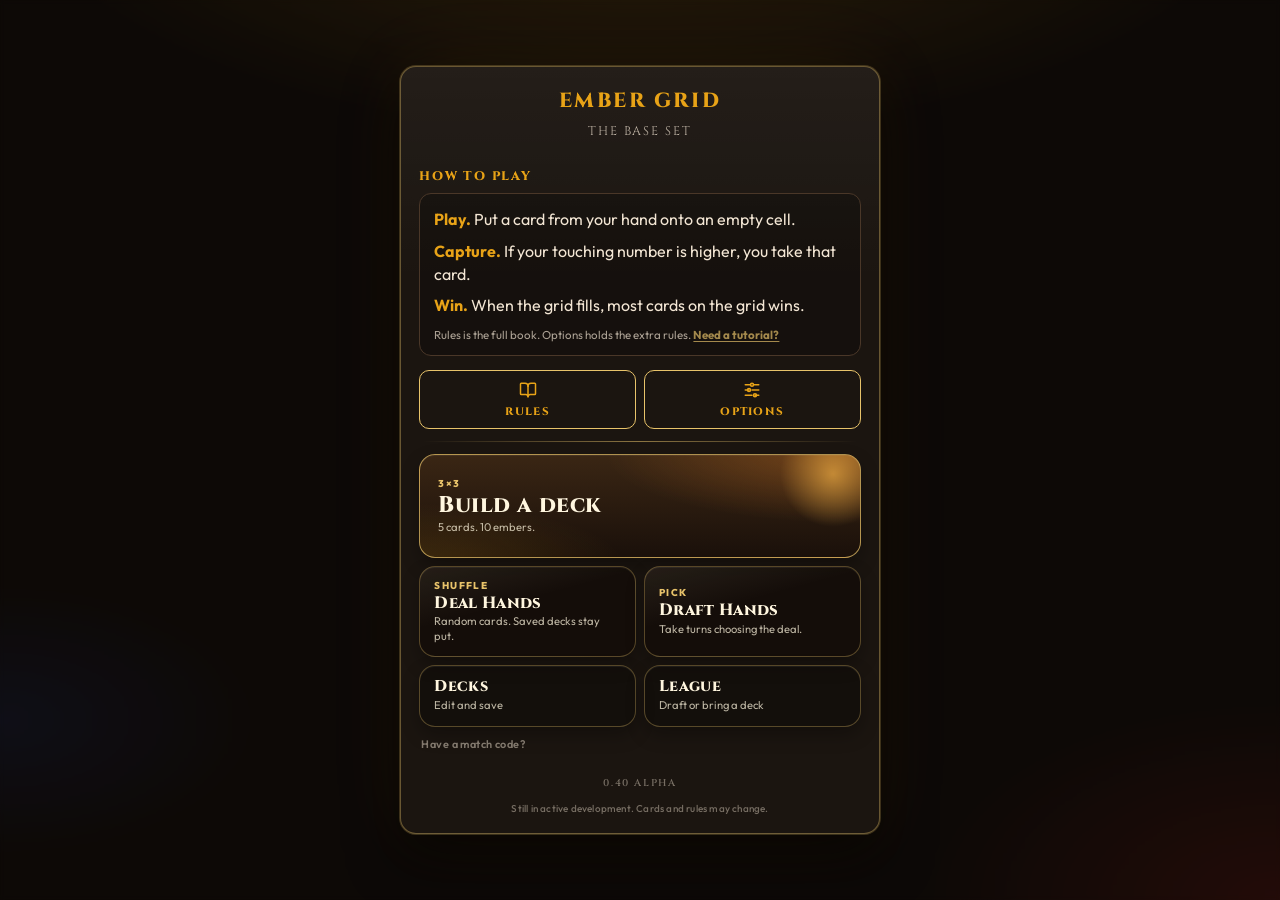
==== commit c01dddd5: "more art updates" ====
--- a/index.html
+++ b/index.html
@@ -149,7 +149,7 @@
             </details>
             <div class="menu-foot">
                 <!-- Bump BUILD on every PR. Still pre-1.0, so this stays Alpha until 1.0 ships. -->
-                <button type="button" class="build-stamp" onclick="showChangelogModal()" title="Changelog">0.39 Alpha</button>
+                <button type="button" class="build-stamp" onclick="showChangelogModal()" title="Changelog">0.40 Alpha</button>
                 <p class="dev-note">Still in active development. Cards and rules may change.</p>
             </div>
         </div>
@@ -247,6 +247,12 @@
             <h2 class="modal-title">Changelog</h2>
             <p class="set-blurb">Alpha stamps. Newest first. Tap the version on the menu anytime.</p>
             <div class="changelog-list">
+                <section class="changelog-ver">
+                    <h3>0.40 Alpha</h3>
+                    <ul>
+                        <li>The face on a card is the art. The emoji fills most of the card on the table, in your hand, in a draft, on the honeycomb, in the compendium, and in the deck builder.</li>
+                    </ul>
+                </section>
                 <section class="changelog-ver">
                     <h3>0.39 Alpha</h3>
                     <ul>
--- a/css/table.css
+++ b/css/table.css
@@ -38,6 +38,7 @@
     --draft-h: 100px;
     --draft-font-main: 0.72rem;
     --draft-font-name: 0.44rem;
+    --card-art: 78%;
 }
 
 @media (max-width: 360px) {
@@ -76,12 +77,6 @@
         --draft-font-main: 0.78rem;
         --draft-font-name: 0.5rem;
         --nameplate-h: 30px;
-    }
-
-    .card-emoji {
-        width: 2.1em;
-        height: 2.1em;
-        font-size: 1.28em;
     }
 }
 
@@ -454,31 +449,6 @@
         --nameplate-h: 20px;
     }
 
-    body.grid-4 .card-emoji,
-    body.grid-5 .card-emoji {
-        width: 2.1em;
-        height: 2.1em;
-        font-size: 1.1rem;
-    }
-
-    body.grid-4 .cell .card,
-    body.grid-5 .cell .card {
-        container-type: size;
-    }
-
-    body.grid-4 .cell .card-emoji,
-    body.grid-5 .cell .card-emoji {
-        font-size: clamp(1.1rem, 22cqh, 2rem);
-        width: 2.1em;
-        height: 2.1em;
-    }
-
-    body.grid-4 .cell .card-emoji img.twemoji,
-    body.grid-5 .cell .card-emoji img.twemoji {
-        width: 1.15em;
-        height: 1.15em;
-    }
-
     body.grid-4 #top-area .hand,
     body.grid-5 #top-area .hand {
         --fan-w: 66px;
@@ -744,14 +714,6 @@
     padding: 1px 3px;
 }
 
-@media (max-width: 767px) {
-    body.grid-5 .card-emoji {
-        width: 1.35em;
-        height: 1.35em;
-        font-size: 0.9em;
-    }
-}
-
 .cell {
     background:
         linear-gradient(180deg, rgba(255,255,255,0.03), rgba(0,0,0,0.18)),
@@ -1033,24 +995,27 @@
     top: calc((100% - var(--nameplate-h)) / 2);
     left: 50%;
     transform: translate(-50%, -50%);
-    width: 1.9em;
-    height: 1.9em;
+    width: var(--card-art);
+    aspect-ratio: 1;
+    height: auto;
     display: flex;
     align-items: center;
     justify-content: center;
-    font-size: 1.15em;
+    font-size: 2.6em;
     z-index: 1;
-    background: radial-gradient(circle at 50% 38%, rgba(255,255,255,0.2), rgba(0,0,0,0.28));
+    background: radial-gradient(circle at 50% 42%, rgba(255,255,255,0.32), rgba(255,255,255,0.06) 42%, rgba(0,0,0,0.2) 74%);
     border-radius: 50%;
-    box-shadow: inset 0 0 0 1px rgba(255,255,255,0.16), 0 4px 8px rgba(0,0,0,0.35);
+    box-shadow: inset 0 0 0 1px rgba(255,255,255,0.2), 0 8px 16px rgba(0,0,0,0.28);
     filter: none;
 }
 
 .card-emoji img.twemoji {
-    width: 1.15em;
-    height: 1.15em;
+    width: 88%;
+    height: auto;
+    aspect-ratio: 1;
     display: block;
     pointer-events: none;
+    filter: drop-shadow(0 3px 3px rgba(0,0,0,0.4));
 }
 
 .stat-top,
@@ -2960,11 +2925,6 @@
     font-size: 13cqw;
     padding: 2px 3px;
 }
-.deck-card .card-emoji {
-    width: 2.1em;
-    height: 2.1em;
-    font-size: 1.2em;
-}
 
 .deck-card .ember-cost {
     position: absolute;
@@ -3252,12 +3212,6 @@
     --draft-font-name: 0.32rem;
 }
 
-#draft-modal.draft-dense .draft-card .card-emoji {
-    width: 1.35em;
-    height: 1.35em;
-    font-size: 0.95em;
-}
-
 #draft-modal.draft-dense .draft-card:hover {
     transform: none;
 }
@@ -3359,12 +3313,6 @@
 
 .compendium-card .stat-top,
 .draft-card .stat-top { top: 2px; }
-.compendium-card .card-emoji,
-.draft-card .card-emoji {
-    width: 1.85em;
-    height: 1.85em;
-    font-size: 1.1em;
-}
 
 .stats-grid {
     display: grid;
@@ -4774,12 +4722,6 @@
     --draft-font-name: 0.4rem;
 }
 
-#draft-modal.league-draft .draft-card .card-emoji {
-    width: 1.45em;
-    height: 1.45em;
-    font-size: 1.05em;
-}
-
 #draft-modal.league-draft .draft-card:hover {
     transform: none;
 }
@@ -4965,10 +4907,8 @@
 }
 
 body.grid-hex .cell .card-emoji {
-    top: 40%;
-    width: 1.45em;
-    height: 1.45em;
-    font-size: clamp(11px, 20cqh, 20px);
+    --card-art: 62%;
+    top: 42%;
 }
 
 body.grid-hex .cell .card-name {
@@ -5028,28 +4968,3 @@
     transform: translate(-50%, -50%);
 }
 
-@media (min-width: 768px) {
-    body.grid-hex .cell .card-emoji {
-        width: 1.85em;
-        height: 1.85em;
-    }
-}
-
-/* Face emoji is the card art. Size it from the card, not the label type,
-   on the battle grid and in the draft. Deck cards keep their own size. */
-.cell .card,
-.draft-card {
-    container-type: inline-size;
-}
-
-.cell .card-emoji,
-body.grid-4 .cell .card-emoji,
-body.grid-5 .cell .card-emoji,
-body.grid-hex .cell .card-emoji,
-.draft-card .card-emoji,
-#draft-modal.draft-dense .draft-card .card-emoji,
-#draft-modal.league-draft .draft-card .card-emoji {
-    width: 2.1em;
-    height: 2.1em;
-    font-size: clamp(11px, 20cqw, 28px);
-}
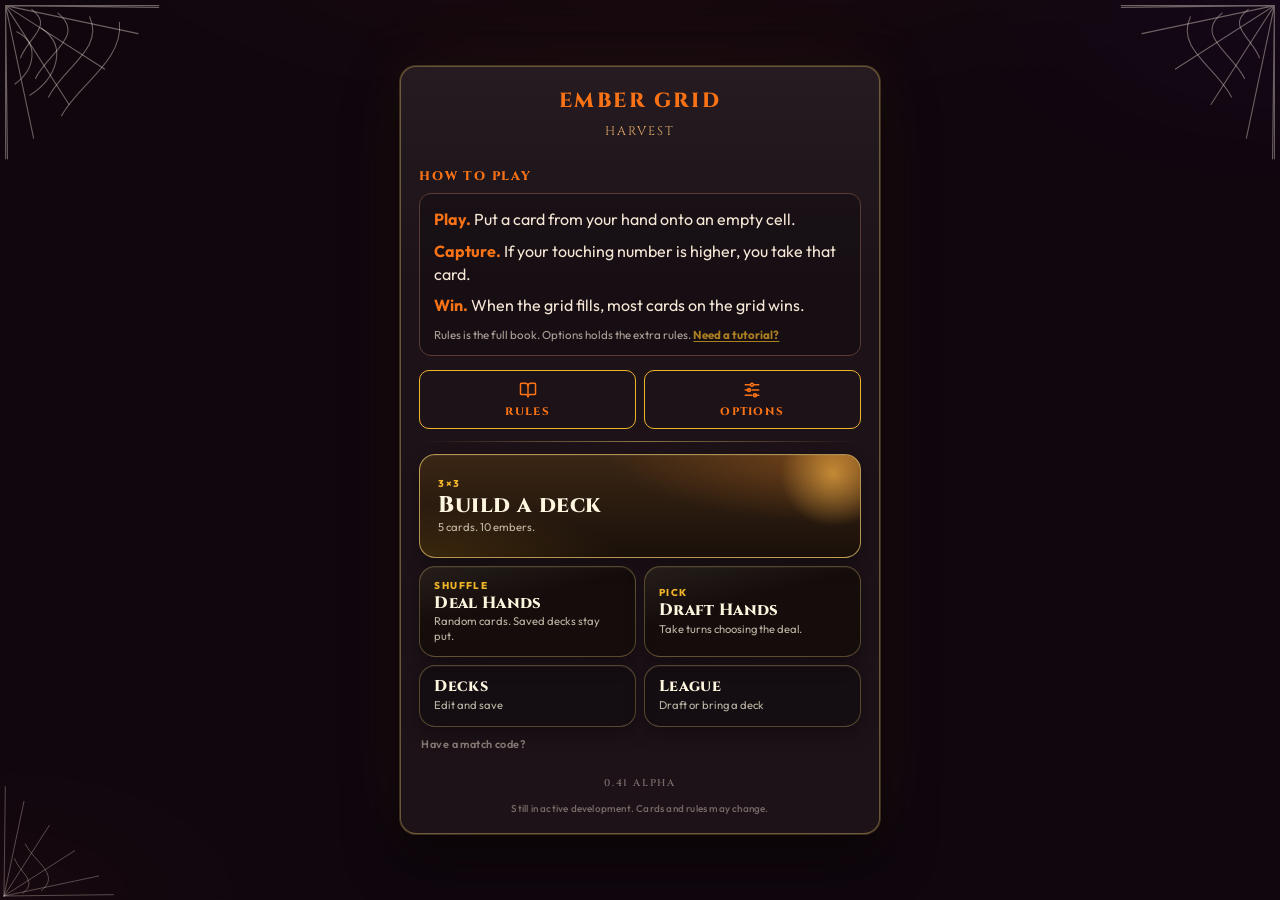
==== commit fb765222: "Added harvest expansion" ====
--- a/index.html
+++ b/index.html
@@ -11,7 +11,23 @@
     <link rel="stylesheet" href="css/table.css">
 </head>
 
-<body>
+<!-- Holiday theme. Remove class season-harvest, and the cobwebs block below, to restore the ember table. -->
+<body class="season-harvest">
+    <div class="cobwebs" aria-hidden="true">
+        <svg class="cobweb cobweb-tl" viewBox="0 0 180 180" fill="none" stroke="currentColor" stroke-linecap="round">
+            <path d="M6 6 L170 8 M6 6 L148 36 M6 6 L112 74 M6 6 L74 112 M6 6 L36 148 M6 6 L8 170 M6 6 L170 6 M6 6 L6 170"/>
+            <path d="M34 10 C58 28 30 40 22 62 M62 14 C92 38 52 56 38 84 M96 18 C112 52 68 72 52 104 M128 24 C132 66 84 90 66 124"/>
+            <path d="M18 34 C42 46 38 74 16 90 M44 30 C74 50 60 84 32 102"/>
+        </svg>
+        <svg class="cobweb cobweb-tr" viewBox="0 0 180 180" fill="none" stroke="currentColor" stroke-linecap="round">
+            <path d="M6 6 L170 8 M6 6 L148 36 M6 6 L112 74 M6 6 L74 112 M6 6 L36 148 M6 6 L8 170 M6 6 L170 6 M6 6 L6 170"/>
+            <path d="M34 10 C58 28 30 40 22 62 M62 14 C92 38 52 56 38 84 M96 18 C112 52 68 72 52 104"/>
+        </svg>
+        <svg class="cobweb cobweb-bl" viewBox="0 0 180 180" fill="none" stroke="currentColor" stroke-linecap="round">
+            <path d="M6 6 L170 8 M6 6 L148 36 M6 6 L112 74 M6 6 L74 112 M6 6 L36 148 M6 6 L8 170"/>
+            <path d="M34 10 C58 28 30 40 22 62 M62 14 C92 38 52 56 38 84"/>
+        </svg>
+    </div>
     <!-- Lucide-style SVG icons (ISC license, https://lucide.dev) -->
     <svg class="icon-sprite" aria-hidden="true" focusable="false">
         <symbol id="i-stats" viewBox="0 0 24 24" fill="none" stroke="currentColor" stroke-width="2" stroke-linecap="round" stroke-linejoin="round"><path d="M18 20V10"/><path d="M12 20V4"/><path d="M6 20v-6"/></symbol>
@@ -61,7 +77,7 @@
             <div id="bottom-area"></div>
         </div>
 
-        <div class="status-msg" id="status-msg">The Base Set is the deck. Each player is dealt a hand of five.</div>
+        <div class="status-msg" id="status-msg">Harvest is in the deck. Each player is dealt a hand of five.</div>
         <button type="button" class="battle-log-link" id="battle-log-link" onclick="showBattleLogModal()">Battle log</button>
     </div>
 
@@ -86,7 +102,7 @@
         <div class="embers" aria-hidden="true"><span></span><span></span><span></span><span></span><span></span><span></span><span></span><span></span><span></span><span></span><span></span><span></span><span></span><span></span><span></span><span></span></div>
         <div class="modal-content">
             <h2 class="modal-title">Ember Grid</h2>
-            <p class="brand-tag">The Base Set</p>
+            <p class="brand-tag">Harvest</p>
 
             <div class="menu-section-title">How to Play</div>
             <div class="rules-compact">
@@ -149,7 +165,7 @@
             </details>
             <div class="menu-foot">
                 <!-- Bump BUILD on every PR. Still pre-1.0, so this stays Alpha until 1.0 ships. -->
-                <button type="button" class="build-stamp" onclick="showChangelogModal()" title="Changelog">0.40 Alpha</button>
+                <button type="button" class="build-stamp" onclick="showChangelogModal()" title="Changelog">0.41 Alpha</button>
                 <p class="dev-note">Still in active development. Cards and rules may change.</p>
             </div>
         </div>
@@ -194,14 +210,14 @@
                     <strong>Grid:</strong> The usual grid is 3×3, five cards each. In Options you can play 4×4 (eight dealt), 5×5 (thirteen dealt), or a Honeycomb of nineteen cells (ten dealt). You still start with five in hand. Decks use that same deal size. League always uses 3×3.
                 </div>
                 <div class="rule-detail-item">
-                    <strong>The deck:</strong> The Base Set is 70 cards in fourteen tribes. Every Ember card has an ability. Classic Mode turns abilities off.
+                    <strong>The deck:</strong> 85 cards in seventeen tribes. The Base Set is 70. Harvest adds 15, for Halloween and Thanksgiving. Every Ember card has an ability. Classic Mode turns abilities off.
                 </div>
             </div>
 
             <div class="menu-section-title">Game Modes</div>
             <div class="expanded-rules-list">
                 <div class="rule-detail-item">
-                    <strong>Deal Hands:</strong> Shuffle the Base Set and deal cards for the grid size in Options.
+                    <strong>Deal Hands:</strong> Shuffle the Base Set and Harvest, then deal cards for the grid size in Options.
                 </div>
                 <div class="rule-detail-item">
                     <strong>Draft Hands:</strong> Take turns picking cards, back and forth, until both sides have a full deal. Five each on 3×3, eight each on 4×4, thirteen each on 5×5, ten each on Honeycomb.
@@ -233,6 +249,9 @@
                 <div class="rule-detail-item"><strong>🌀 Siphon:</strong> On play, steals 1 from each adjacent enemy's touching number onto the opposite side of this card.</div>
                 <div class="rule-detail-item"><strong>⏳ Pendulum:</strong> At the start of every turn, swaps top and bottom with left and right.</div>
                 <div class="rule-detail-item"><strong>🌱 Symbiosis:</strong> +1 to all stats for each capture you have made. You see it in your hand, and it counts on the turn you play the card. After that fight, the card goes back to its printed numbers.</div>
+                <div class="rule-detail-item"><strong>🥀 Wither:</strong> On play, a random card in the enemy hand loses 1 from all stats. It does not capture. You see which card only if Show Hands is on.</div>
+                <div class="rule-detail-item"><strong>🦃 March:</strong> On play, swaps with the adjacent friendly card of highest printed power, then captures from that seat. The friend does not capture.</div>
+                <div class="rule-detail-item"><strong>🎃 Notch:</strong> On play, the adjacent enemy with the highest touching stat loses 2 from that stat only, then this card captures.</div>
             </div>
 
             <button class="btn btn-alt btn-dismiss" onclick="closeRulesModal()">Close</button>
@@ -247,6 +266,14 @@
             <h2 class="modal-title">Changelog</h2>
             <p class="set-blurb">Alpha stamps. Newest first. Tap the version on the menu anytime.</p>
             <div class="changelog-list">
+                <section class="changelog-ver">
+                    <h3>0.41 Alpha</h3>
+                    <ul>
+                        <li>Harvest, the first expansion. Fifteen cards, three tribes: Wither, March, and Notch. Names and faces are Halloween and Thanksgiving.</li>
+                        <li>Wither lowers a random card in the enemy hand. March steps into a friendly neighbor's seat and captures from there. Notch cuts one touching number by 2, then captures.</li>
+                        <li>The table wears a holiday coat: pumpkin and violet, plus cobwebs in the corners. Remove season-harvest from the page to bring the ember colors back.</li>
+                    </ul>
+                </section>
                 <section class="changelog-ver">
                     <h3>0.40 Alpha</h3>
                     <ul>
@@ -463,7 +490,7 @@
         <div class="modal-content" onclick="event.stopPropagation()">
             <button type="button" class="modal-close" onclick="closeCompendiumModal()" aria-label="Close compendium"><svg class="ui-icon" aria-hidden="true" focusable="false" viewBox="0 0 24 24"><path d="M18 6 6 18"/><path d="m6 6 12 12"/></svg></button>
             <h2 class="modal-title">Compendium</h2>
-            <p class="set-blurb">The Base Set is 70 cards in fourteen tribes. Every Ember card has an ability. Classic Mode still strips abilities and plays as pure stats.</p>
+            <p class="set-blurb">85 cards in seventeen tribes. The Base Set is 70. Harvest adds Wither, March, and Notch. Every Ember card has an ability. Classic Mode still strips abilities and plays as pure stats.</p>
             <select id="compendium-filter" class="settings-select compendium-filter" onchange="renderCompendium()">
                 <option value="all">All cards</option>
                 <option value="aura_buff">Buff</option>
@@ -480,6 +507,9 @@
                 <option value="siphon">Siphon</option>
                 <option value="pendulum">Pendulum</option>
                 <option value="symbiosis">Symbiosis</option>
+                <option value="wither">Wither</option>
+                <option value="march">March</option>
+                <option value="notch">Notch</option>
             </select>
             <div class="compendium-grid" id="compendium-grid"></div>
             <button class="btn btn-alt btn-dismiss" onclick="closeCompendiumModal()">Close</button>
@@ -502,7 +532,7 @@
                 </select>
             </div>
             <div id="ruleset-desc" class="ruleset-desc-box">
-                <strong>Ember Mode:</strong> Every card has an ability. Fourteen tribes.
+                <strong>Ember Mode:</strong> Every card has an ability. Seventeen tribes. Harvest is in the deck.
             </div>
             <div id="classic-ties-block" hidden>
                 <label class="settings-row" for="classic-ties-check">
--- a/css/table.css
+++ b/css/table.css
@@ -3501,6 +3501,9 @@
 .mech-flash.siphon { background: radial-gradient(circle, rgba(165,243,252,0.7) 0%, rgba(6,182,212,0.32) 52%, transparent 74%); }
 .mech-flash.pendulum { background: radial-gradient(circle, rgba(254,240,138,0.7) 0%, rgba(245,158,11,0.32) 52%, transparent 74%); }
 .mech-flash.symbiosis { background: radial-gradient(circle, rgba(187,247,208,0.7) 0%, rgba(22,163,74,0.32) 52%, transparent 74%); }
+.mech-flash.wither { background: radial-gradient(circle, rgba(216,180,254,0.7) 0%, rgba(91,33,182,0.36) 52%, transparent 74%); }
+.mech-flash.march { background: radial-gradient(circle, rgba(254,215,170,0.75) 0%, rgba(234,88,12,0.34) 52%, transparent 74%); }
+.mech-flash.notch { background: radial-gradient(circle, rgba(254,215,170,0.8) 0%, rgba(249,115,22,0.4) 48%, transparent 74%); }
 
 @keyframes mechFlash {
     0% { opacity: 0; transform: scale(0.86); }
@@ -3742,6 +3745,15 @@
     box-shadow: 0 0 12px #93c5fd, 0 0 22px #3b82f6;
 }
 
+.mech-travel.march {
+    width: 10px;
+    height: 10px;
+    margin: -5px 0 0 -5px;
+    border-radius: 50%;
+    background: #fb923c;
+    box-shadow: 0 0 12px 4px rgba(251, 146, 60, 0.75);
+    transition: transform 0.42s cubic-bezier(0.2, 0.7, 0.2, 1);
+}
 .mech-travel.cinder {
     width: 11px;
     height: 11px;
@@ -4968,3 +4980,67 @@
     transform: translate(-50%, -50%);
 }
 
+/* Holiday coat. Drop body.season-harvest (and the cobwebs in index.html) to restore the ember table. */
+body.season-harvest {
+    --bg-color: #140c12;
+    --text-color: #f6e7d6;
+    --panel-bg: #1c1218;
+    --border-color: #5c3a32;
+    --accent: #f97316;
+    --accent-hot: #fb923c;
+    --gold: #f0b429;
+    --grid-bg: #0c070c;
+    --cell-bg: #1a1016;
+    background-image:
+        radial-gradient(ellipse 90% 55% at 50% -15%, rgba(249, 115, 22, 0.28), transparent 55%),
+        radial-gradient(ellipse 48% 40% at 100% 0%, rgba(124, 58, 237, 0.22), transparent 52%),
+        radial-gradient(ellipse 46% 36% at 0% 100%, rgba(234, 88, 12, 0.16), transparent 50%);
+}
+
+body.season-harvest h1 {
+    background: linear-gradient(180deg, #fff4e0 0%, #fb923c 46%, #7c3aed 100%);
+    filter: drop-shadow(0 2px 10px rgba(249, 115, 22, 0.35));
+}
+
+body.season-harvest .brand-tag {
+    color: #fdba74;
+    opacity: 0.9;
+}
+
+body.season-harvest .embers span {
+    background: #fb923c;
+    box-shadow: 0 0 10px 3px rgba(251, 146, 60, 0.55);
+}
+
+body.season-harvest .embers span:nth-child(3n) {
+    background: #c084fc;
+    box-shadow: 0 0 10px 3px rgba(192, 132, 252, 0.45);
+}
+
+body.season-harvest .modal {
+    background: rgba(16, 6, 14, 0.8);
+}
+
+.cobwebs {
+    position: fixed;
+    inset: 0;
+    z-index: 140;
+    pointer-events: none;
+    color: rgba(236, 224, 210, 0.42);
+}
+
+.cobweb {
+    position: absolute;
+    width: min(168px, 34vw);
+    height: min(168px, 34vw);
+    stroke-width: 1.15;
+}
+
+.cobweb-tl { top: 0; left: 0; }
+.cobweb-tr { top: 0; right: 0; transform: scaleX(-1); }
+.cobweb-bl { bottom: 0; left: 0; width: min(120px, 26vw); height: min(120px, 26vw); transform: scaleY(-1); }
+
+@media (max-width: 520px) {
+    .cobweb { width: 108px; height: 108px; }
+    .cobweb-bl { width: 84px; height: 84px; }
+}
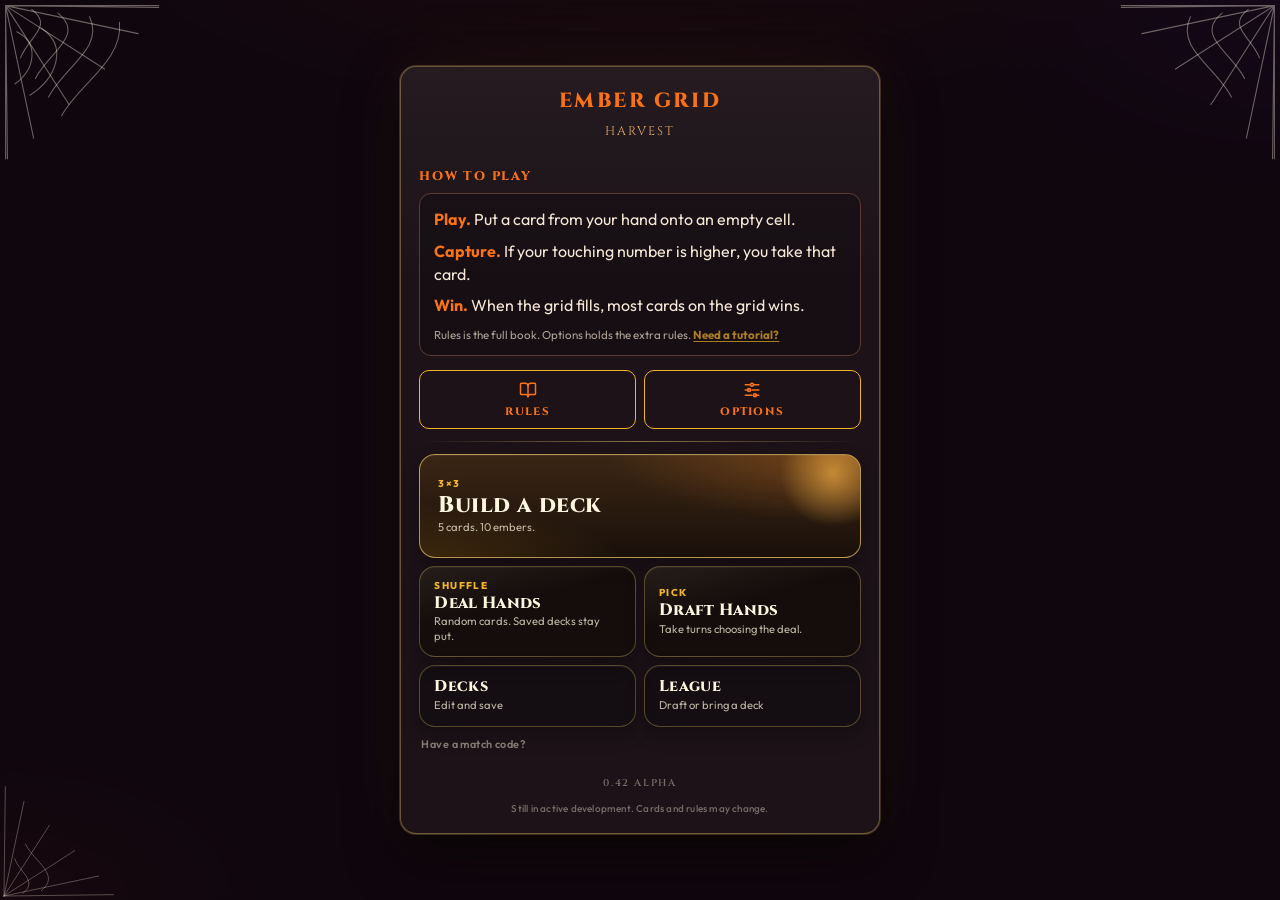
==== commit c2e4ebc3: "bug fixes" ====
--- a/index.html
+++ b/index.html
@@ -5,10 +5,17 @@
     <meta charset="UTF-8">
     <meta name="viewport" content="width=device-width, initial-scale=1.0, maximum-scale=1.0, user-scalable=no">
     <title>Ember Grid</title>
+    <!-- Bump this on every PR. CSS and JS load as ?v=BUILD, so phones fetch the new files. Saved games stay in localStorage. -->
+    <meta name="ember-build" content="0.42">
     <link rel="preconnect" href="https://fonts.googleapis.com">
     <link rel="preconnect" href="https://fonts.gstatic.com" crossorigin>
     <link href="https://fonts.googleapis.com/css2?family=Cinzel:wght@600;800&family=Outfit:wght@400;500;600;700;800&display=swap" rel="stylesheet">
-    <link rel="stylesheet" href="css/table.css">
+    <script>
+        (function () {
+            var build = document.querySelector('meta[name="ember-build"]').content;
+            document.write('<link rel="stylesheet" href="css/table.css?v=' + encodeURIComponent(build) + '">');
+        })();
+    </script>
 </head>
 
 <!-- Holiday theme. Remove class season-harvest, and the cobwebs block below, to restore the ember table. -->
@@ -164,8 +171,14 @@
                 <p id="match-code-error" class="match-code-error" hidden></p>
             </details>
             <div class="menu-foot">
-                <!-- Bump BUILD on every PR. Still pre-1.0, so this stays Alpha until 1.0 ships. -->
-                <button type="button" class="build-stamp" onclick="showChangelogModal()" title="Changelog">0.41 Alpha</button>
+                <!-- Label comes from ember-build. Still pre-1.0, so this stays Alpha until 1.0 ships. -->
+                <button type="button" class="build-stamp" onclick="showChangelogModal()" title="Changelog">0.42 Alpha</button>
+                <script>
+                    (function () {
+                        var build = document.querySelector('meta[name="ember-build"]').content;
+                        document.currentScript.previousElementSibling.textContent = build + " Alpha";
+                    })();
+                </script>
                 <p class="dev-note">Still in active development. Cards and rules may change.</p>
             </div>
         </div>
@@ -267,11 +280,18 @@
             <p class="set-blurb">Alpha stamps. Newest first. Tap the version on the menu anytime.</p>
             <div class="changelog-list">
                 <section class="changelog-ver">
+                    <h3>0.42 Alpha</h3>
+                    <ul>
+                        <li>The battle-page title is the words Ember Grid again. The holiday gradient stays inside the letters.</li>
+                    </ul>
+                </section>
+                <section class="changelog-ver">
                     <h3>0.41 Alpha</h3>
                     <ul>
                         <li>Harvest, the first expansion. Fifteen cards, three tribes: Wither, March, and Notch. Names and faces are Halloween and Thanksgiving.</li>
                         <li>Wither lowers a random card in the enemy hand. March steps into a friendly neighbor's seat and captures from there. Notch cuts one touching number by 2, then captures.</li>
                         <li>The table wears a holiday coat: pumpkin and violet, plus cobwebs in the corners. Remove season-harvest from the page to bring the ember colors back.</li>
+                        <li>A new build stamp loads fresh styles and scripts. Career stats, decks, and the league stay saved.</li>
                     </ul>
                 </section>
                 <section class="changelog-ver">
@@ -817,11 +837,14 @@
         </div>
     </div>
 
-    <script src="js/cards.js"></script>
-    <script src="js/engine.js"></script>
-    <script src="js/ai.js"></script>
-    <script src="js/league.js"></script>
-    <script src="js/ui.js"></script>
+    <script>
+        (function () {
+            var build = document.querySelector('meta[name="ember-build"]').content;
+            ["js/cards.js", "js/engine.js", "js/ai.js", "js/league.js", "js/ui.js"].forEach(function (src) {
+                document.write('<script src="' + src + '?v=' + encodeURIComponent(build) + '"><\/script>');
+            });
+        })();
+    </script>
 
 </body>
 
--- a/css/table.css
+++ b/css/table.css
@@ -4998,7 +4998,11 @@
 }
 
 body.season-harvest h1 {
-    background: linear-gradient(180deg, #fff4e0 0%, #fb923c 46%, #7c3aed 100%);
+    /* Keep this on background-image. The background shorthand resets background-clip and paints the gradient as a bar. */
+    background-image: linear-gradient(180deg, #fff4e0 0%, #fb923c 46%, #7c3aed 100%);
+    -webkit-background-clip: text;
+    background-clip: text;
+    color: transparent;
     filter: drop-shadow(0 2px 10px rgba(249, 115, 22, 0.35));
 }
 
